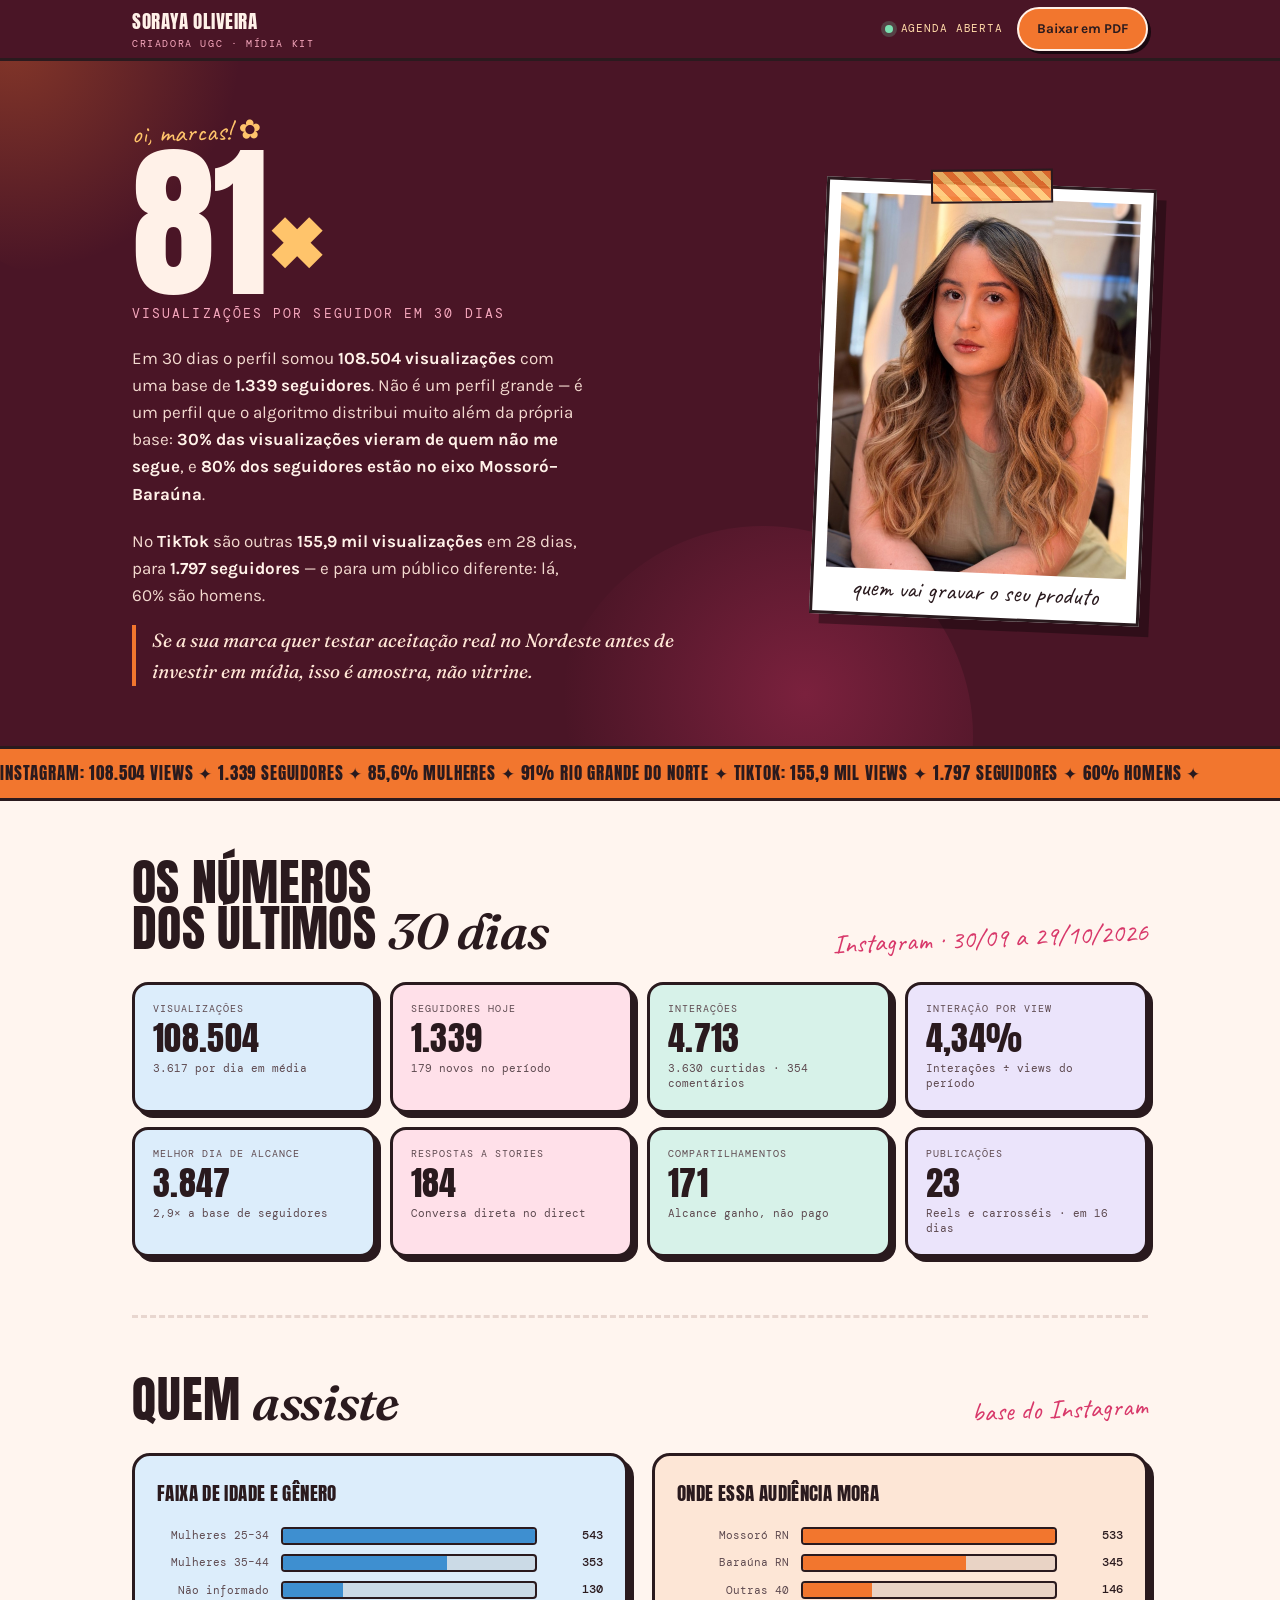
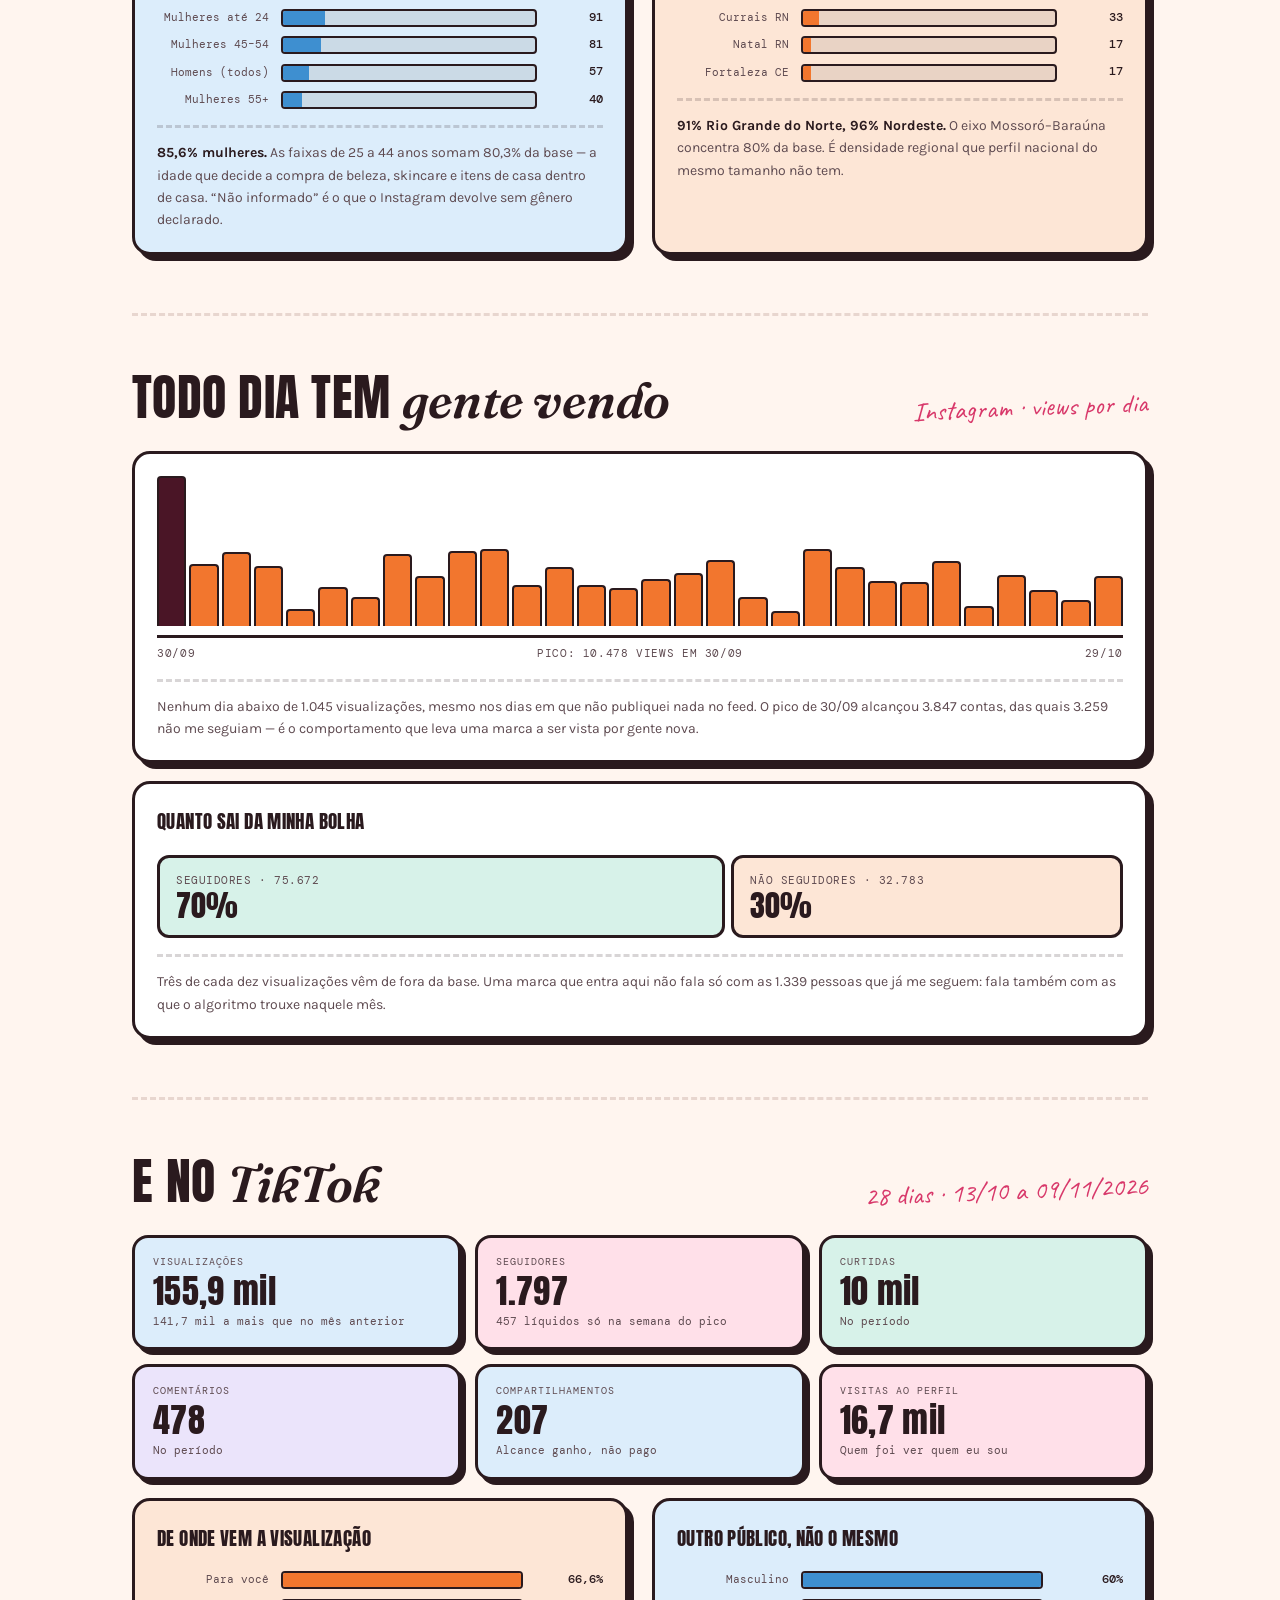
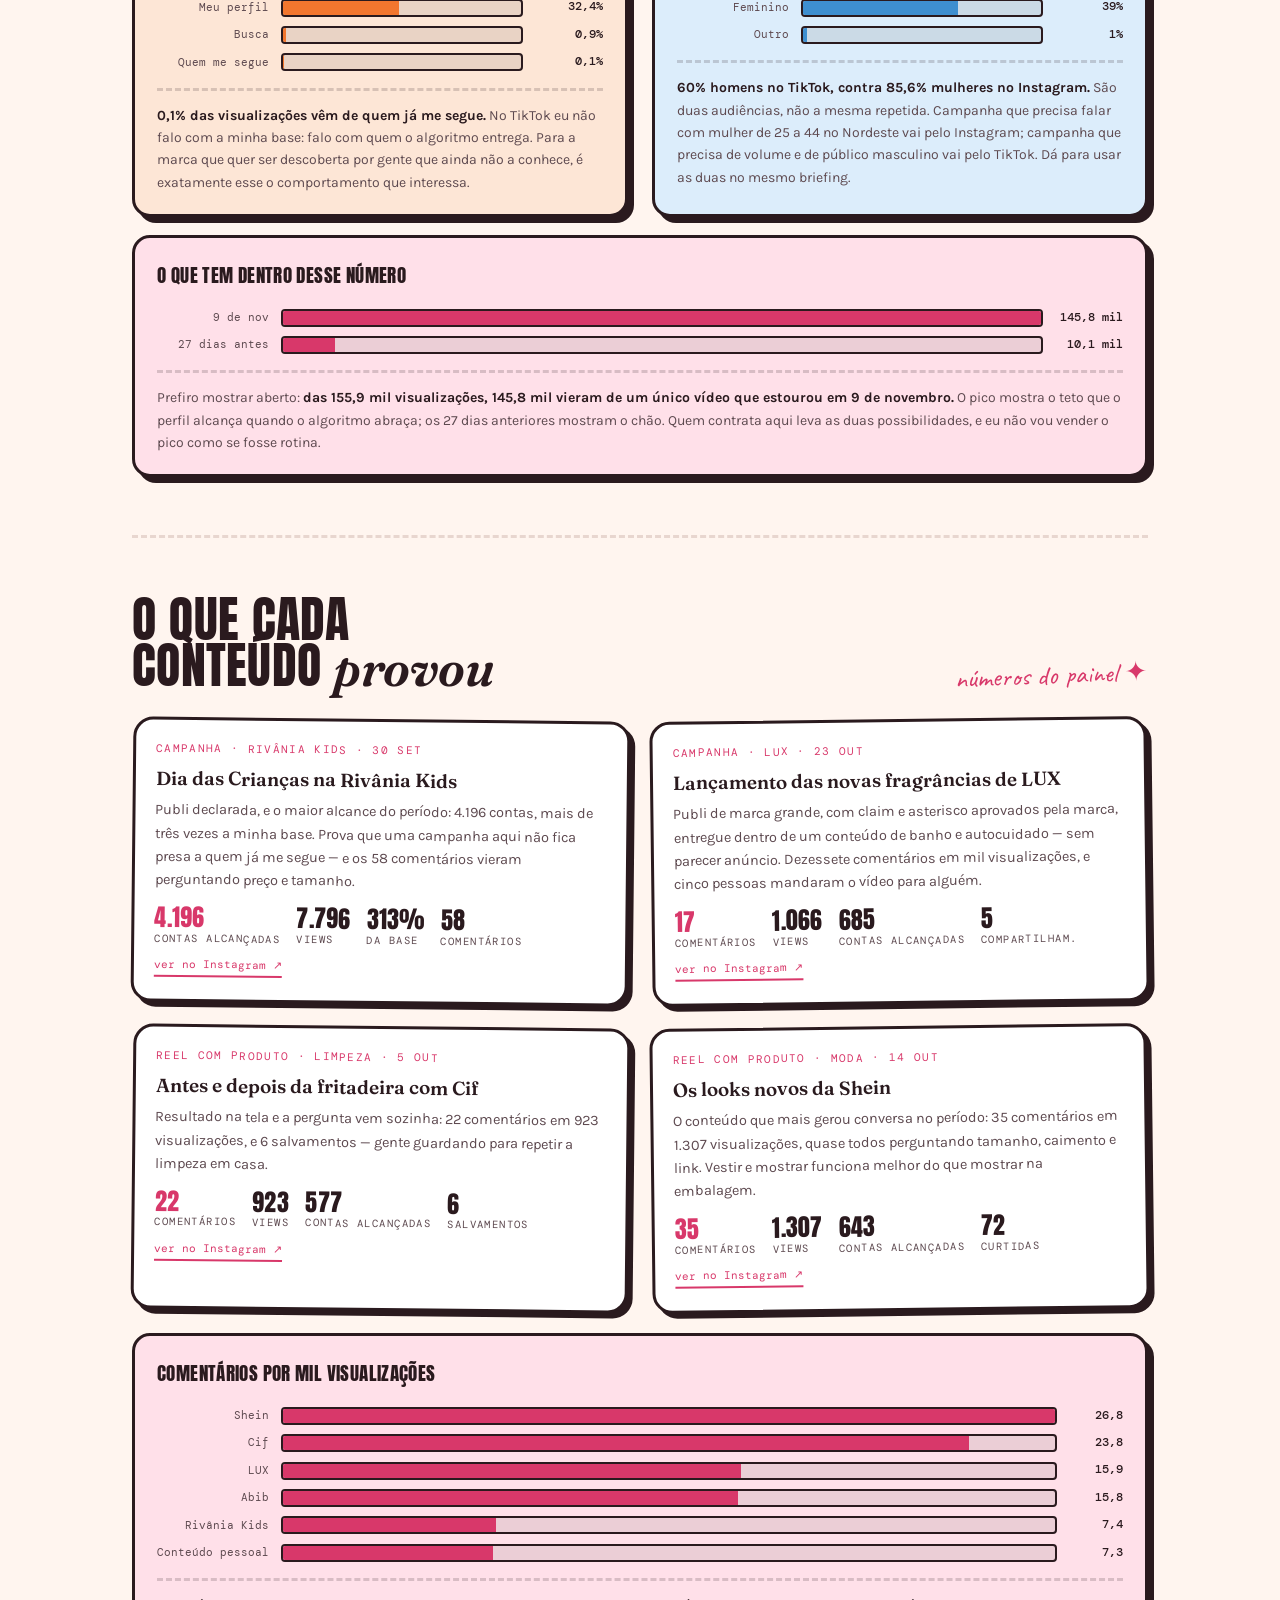
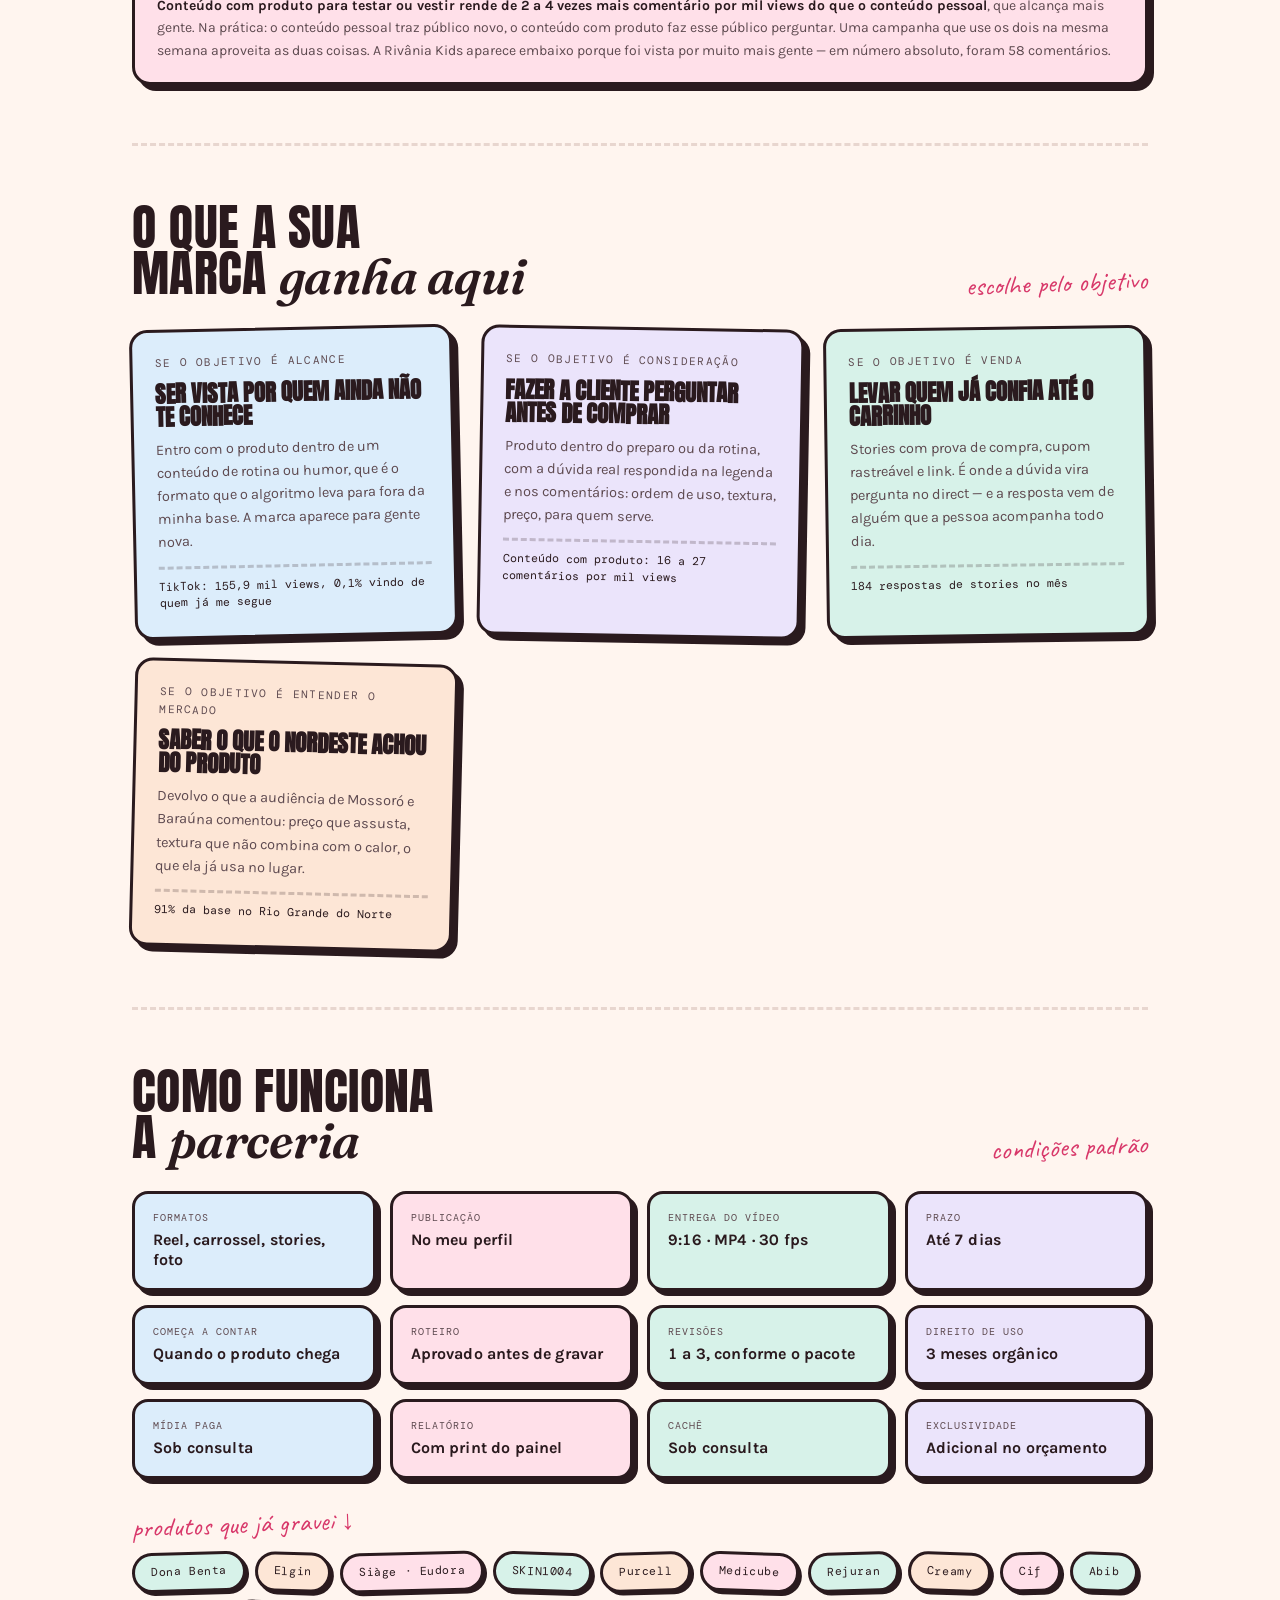
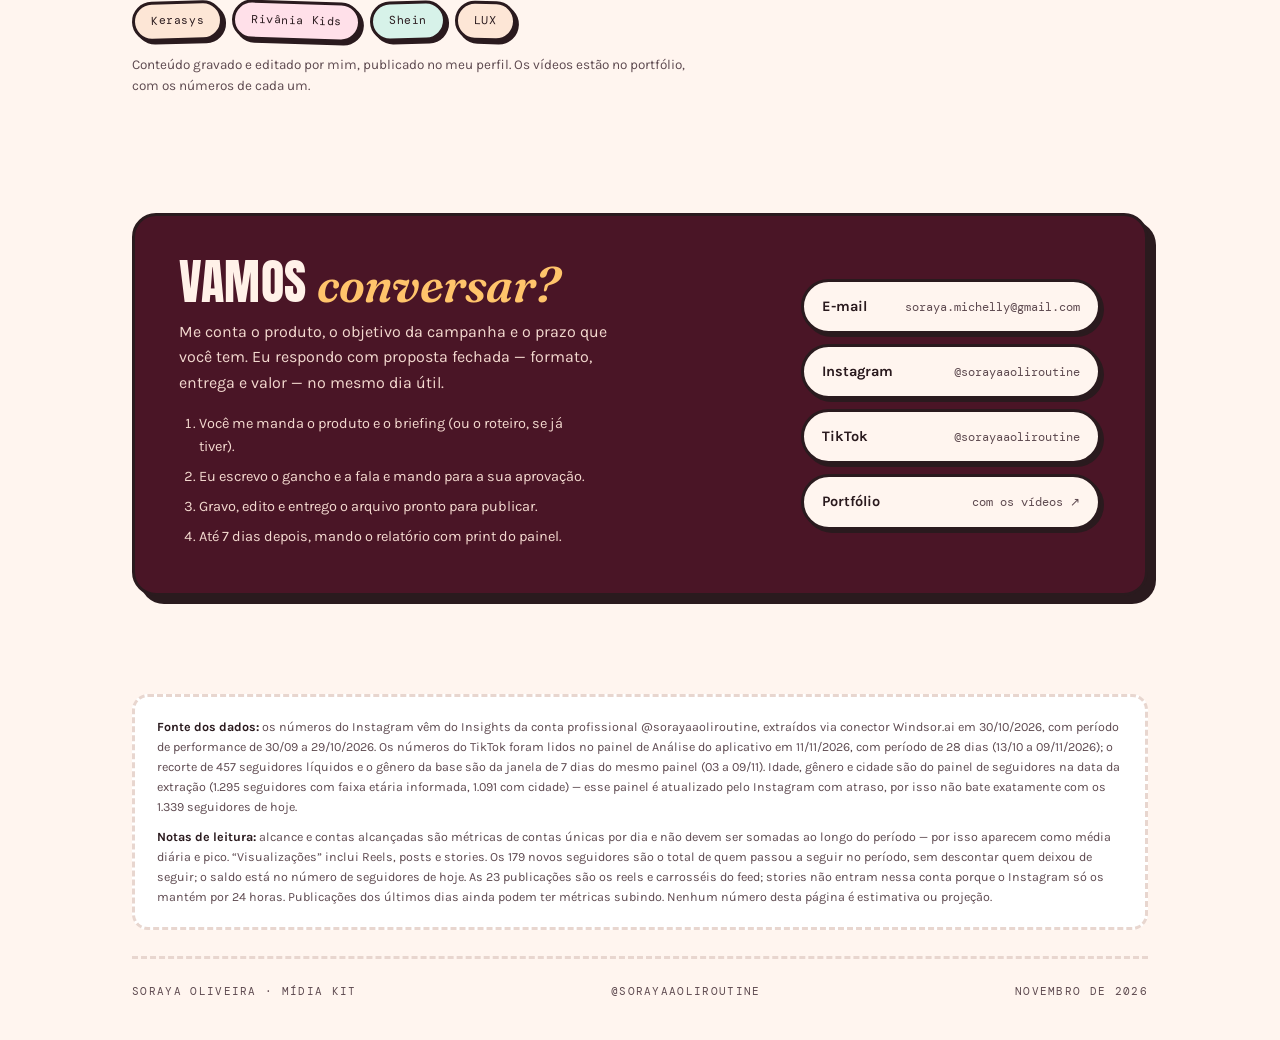
==== midia-kit/index.html @ 6ed76f70 "Poe o TikTok no contato do midia kit O portfolio ja listava @sorayaaoliroutine no TikTok; o midia ki" ====
<!doctype html>
<html lang="pt-BR">
<head>
<meta charset="utf-8">
<meta name="viewport" content="width=device-width,initial-scale=1,viewport-fit=cover">
<title>Mídia Kit · Soraya Oliveira</title>
<meta name="description" content="Mídia kit de Soraya Oliveira, criadora UGC: números do Instagram, público, o que a marca ganha por objetivo e condições de parceria.">
<link rel="preconnect" href="https://fonts.googleapis.com">
<link rel="preconnect" href="https://fonts.gstatic.com" crossorigin>
<link rel="stylesheet" href="https://fonts.googleapis.com/css2?family=Anton&family=Caveat:wght@600;700&family=DM+Mono:wght@400;500&family=Fraunces:ital,opsz,wght@0,9..144,600;1,9..144,500;1,9..144,600&family=Karla:wght@400;500;700&display=swap">
<style>
  /* mesmo mundo visual do portfolio: colagem de revista, sempre claro */
  :root {
    --ground: #FFF5EF;
    --paper: #FFFFFF;
    --ink: #2A1A1E;
    --ink-2: #5E4A50;
    --ink-3: #9A868C;
    --line: #E8D6CF;

    --wine: #4A1526;
    --berry: #D8386A;
    --berry-soft: #FFE0E9;
    --tangerine: #F2762E;
    --tangerine-soft: #FDE6D6;
    --lilac: #8A6FD1;
    --lilac-soft: #EBE4FB;
    --mint: #1F9C7E;
    --mint-soft: #D7F2E9;
    --sky: #3E8FD0;
    --sky-soft: #DCEDFB;

    --poster: "Anton", "Haettenschweiler", "Arial Narrow", sans-serif;
    --serif: "Fraunces", Georgia, serif;
    --body: "Karla", "Helvetica Neue", Arial, sans-serif;
    --hand: "Caveat", "Bradley Hand", cursive;
    --mono: "DM Mono", ui-monospace, Menlo, monospace;

    --maxw: 1120px;
    --pad: clamp(18px, 5vw, 52px);
  }

  * { box-sizing: border-box; }

  body {
    background: var(--ground);
    color: var(--ink);
    font-family: var(--body);
    font-size: 16px;
    line-height: 1.6;
    -webkit-font-smoothing: antialiased;
    overflow-x: hidden;
    margin: 0;
  }

  .wrap { max-width: var(--maxw); margin: 0 auto; padding-inline: var(--pad); }
  p { margin: 0; }
  a { color: inherit; }
  a:focus-visible, button:focus-visible { outline: 3px solid var(--berry); outline-offset: 3px; }
  img { max-width: 100%; }

  /* ---------- pecas ---------- */

  .poster {
    font-family: var(--poster);
    font-weight: 400;
    text-transform: uppercase;
    line-height: 0.92;
    letter-spacing: 0.005em;
    margin: 0;
    text-wrap: balance;
  }

  .said {
    font-family: var(--serif);
    font-style: italic;
    font-weight: 600;
    text-transform: none;
    letter-spacing: -0.01em;
  }

  .note {
    font-family: var(--hand);
    font-size: clamp(21px, 2.4vw, 27px);
    line-height: 1.15;
    color: var(--berry);
    transform: rotate(-2.2deg);
    display: inline-block;
  }

  .tag {
    font-family: var(--mono);
    font-size: 11px;
    letter-spacing: 0.12em;
    text-transform: uppercase;
  }

  .btn {
    display: inline-flex;
    align-items: center;
    gap: 9px;
    font-family: var(--body);
    font-weight: 700;
    font-size: 15px;
    padding: 14px 24px;
    border-radius: 999px;
    border: 2px solid var(--ink);
    background: var(--berry);
    color: #fff;
    text-decoration: none;
    box-shadow: 4px 4px 0 var(--ink);
    transition: transform .12s ease, box-shadow .12s ease;
  }

  .btn:hover { transform: translate(2px, 2px); box-shadow: 2px 2px 0 var(--ink); }
  .btn.sun { background: var(--tangerine); color: var(--ink); }

  /* ---------- topo ---------- */

  .topbar {
    position: sticky;
    top: env(safe-area-inset-top, 0px);
    z-index: 30;
    background: var(--wine);
    color: #FFF1E8;
    border-bottom: 3px solid var(--ink);
  }

  .topbar .wrap { display: flex; align-items: center; gap: 14px; min-height: 58px; flex-wrap: wrap; }

  .brand {
    font-family: var(--poster);
    text-transform: uppercase;
    font-size: 19px;
    letter-spacing: 0.03em;
    margin-right: auto;
  }

  .brand small {
    font-family: var(--mono);
    font-size: 10px;
    letter-spacing: 0.16em;
    color: #F7A8BE;
    display: block;
    text-transform: uppercase;
  }

  .open {
    display: inline-flex;
    align-items: center;
    gap: 8px;
    font-family: var(--mono);
    font-size: 11px;
    letter-spacing: 0.08em;
    text-transform: uppercase;
    color: #FFD9A8;
  }

  .blink { width: 8px; height: 8px; border-radius: 50%; background: #7BE0B0; box-shadow: 0 0 0 4px rgba(123,224,176,.22); }

  .topbar .btn { padding: 9px 18px; font-size: 13.5px; border-color: #FFF1E8; box-shadow: 3px 3px 0 #1A0810; }

  /* ---------- abertura ---------- */

  .hero {
    background: var(--wine);
    color: #FFF1E8;
    border-bottom: 3px solid var(--ink);
    position: relative;
    overflow: hidden;
  }

  .hero::before, .hero::after { content: ""; position: absolute; border-radius: 50%; pointer-events: none; }
  .hero::before { width: 340px; height: 340px; background: radial-gradient(circle at 30% 30%, rgba(242,118,46,.34), transparent 68%); top: -120px; left: -90px; }
  .hero::after { width: 420px; height: 420px; background: radial-gradient(circle at 60% 40%, rgba(216,56,106,.34), transparent 68%); bottom: -200px; right: 24%; }

  .hero .wrap {
    position: relative;
    z-index: 1;
    display: grid;
    grid-template-columns: 1.15fr .85fr;
    gap: clamp(26px, 4vw, 56px);
    align-items: center;
    padding-block: clamp(34px, 5vw, 56px) clamp(38px, 5vw, 60px);
  }

  .hero .wrap > * { min-width: 0; }

  .hero .note { color: #FFC46B; margin-bottom: 6px; }

  .numerao {
    font-family: var(--poster);
    font-size: clamp(88px, 17vw, 168px);
    line-height: .82;
    color: #FFF1E8;
    letter-spacing: -0.01em;
  }

  .numerao .x { color: #FFC46B; }

  .numerao-leg {
    font-family: var(--mono);
    font-size: clamp(11px, 1.4vw, 13px);
    letter-spacing: 0.16em;
    text-transform: uppercase;
    color: #F7A8BE;
    margin-top: 12px;
  }

  .hero .lede { font-size: clamp(15px, 1.6vw, 17px); color: #F3D9CF; max-width: 46ch; margin-top: 20px; }
  .hero .lede strong { color: #FFF1E8; }

  .hero .lede.destaque {
    margin-top: 16px;
    border-left: 4px solid var(--tangerine);
    padding-left: 16px;
    font-family: var(--serif);
    font-style: italic;
    font-size: clamp(16px, 1.8vw, 19px);
    color: #FFE6D6;
  }

  .polaroid {
    margin: 0;
    background: var(--paper);
    padding: 12px 12px 0;
    border: 3px solid var(--ink);
    box-shadow: 10px 10px 0 rgba(0,0,0,.35);
    transform: rotate(2.4deg);
    position: relative;
    max-width: 330px;
    justify-self: end;
  }

  .polaroid img { display: block; width: 100%; height: auto; aspect-ratio: 4 / 5; object-fit: cover; object-position: 50% 16%; background: var(--berry-soft); }
  .polaroid figcaption { font-family: var(--hand); font-size: 25px; color: var(--ink); text-align: center; padding: 6px 4px 10px; line-height: 1.1; }

  .polaroid::before {
    content: "";
    position: absolute;
    top: -17px; left: 50%;
    translate: -50% 0;
    width: 118px; height: 30px;
    background: repeating-linear-gradient(45deg, rgba(242,118,46,.85) 0 7px, rgba(255,196,107,.85) 7px 14px);
    border: 2px solid var(--ink);
    rotate: -3deg;
  }

  /* ---------- faixa ---------- */

  .marquee { background: var(--tangerine); border-bottom: 3px solid var(--ink); overflow: hidden; padding-block: 11px; }
  .marquee-track { display: flex; width: max-content; gap: 26px; animation: slide 30s linear infinite; }
  .marquee span { font-family: var(--poster); text-transform: uppercase; font-size: 17px; letter-spacing: 0.05em; color: var(--ink); white-space: nowrap; }
  @keyframes slide { from { transform: translateX(0); } to { transform: translateX(-50%); } }

  /* ---------- secoes ---------- */

  section { padding-block: clamp(34px, 5vw, 58px); }

  .head { display: flex; align-items: end; gap: 16px; flex-wrap: wrap; margin-bottom: 28px; }
  .head h2 { font-size: clamp(30px, 5vw, 50px); }
  .head .note { margin-left: auto; }

  .rule-dash { border: 0; border-top: 3px dashed var(--line); margin: 0; }

  /* etiquetas de numero */

  .labels { display: grid; grid-template-columns: repeat(4, 1fr); gap: 14px; margin: 0; }

  .label {
    background: var(--paper);
    border: 3px solid var(--ink);
    border-radius: 16px;
    padding: 16px 18px 18px;
    display: grid;
    gap: 4px;
    align-content: start;
    box-shadow: 5px 5px 0 var(--ink);
  }

  .label:nth-child(4n+1) { background: var(--sky-soft); }
  .label:nth-child(4n+2) { background: var(--berry-soft); }
  .label:nth-child(4n+3) { background: var(--mint-soft); }
  .label:nth-child(4n+4) { background: var(--lilac-soft); }

  .label dt { font-family: var(--mono); font-size: 10px; letter-spacing: 0.1em; text-transform: uppercase; color: var(--ink-2); }
  .label dd { margin: 0; font-family: var(--poster); font-size: 34px; line-height: 1; letter-spacing: 0.01em; font-variant-numeric: tabular-nums; }
  .label p { font-family: var(--mono); font-size: 10.5px; color: var(--ink-2); line-height: 1.45; margin-top: 2px; }

  .cond .label dd { font-family: var(--body); font-weight: 700; font-size: 16px; line-height: 1.25; }

  /* quadros de grafico */

  .duplo { display: grid; grid-template-columns: repeat(auto-fit, minmax(320px, 1fr)); gap: clamp(16px, 2.4vw, 24px); }

  .quadro {
    margin: 0;
    background: var(--paper);
    border: 3px solid var(--ink);
    border-radius: 18px;
    box-shadow: 6px 6px 0 var(--ink);
    padding: 22px 22px 20px;
  }

  .quadro.azul { background: var(--sky-soft); }
  .quadro.laranja { background: var(--tangerine-soft); }
  .quadro.rosa { background: var(--berry-soft); }

  .figtitle { font-family: var(--poster); text-transform: uppercase; font-size: 19px; letter-spacing: 0.02em; margin-bottom: 18px; }

  .quadro figcaption { font-size: 14px; color: var(--ink-2); margin-top: 16px; padding-top: 14px; border-top: 3px dashed rgba(42,26,30,.18); }
  .quadro figcaption strong { color: var(--ink); }

  .bars { display: grid; gap: 9px; }
  .bar-row { display: grid; grid-template-columns: 112px minmax(0, 1fr) 54px; gap: 12px; align-items: center; }
  .bar-row .cat { font-family: var(--mono); font-size: 11px; color: var(--ink-2); text-align: right; white-space: nowrap; overflow: hidden; text-overflow: ellipsis; }
  .bar-track { background: rgba(42,26,30,.09); height: 18px; border: 2px solid var(--ink); border-radius: 4px; overflow: hidden; }
  .bar-fill { height: 100%; background: var(--sky); }
  .bars.warm .bar-fill { background: var(--tangerine); }
  .bars.berry .bar-fill { background: var(--berry); }
  /* o bloco do TikTok tem valores longos ("145,8 mil") e so seis etiquetas */
  #tiktok .labels { grid-template-columns: repeat(3, 1fr); }
  #tiktok .bar-row { grid-template-columns: 112px minmax(0, 1fr) 68px; }

  .bar-row .val { font-family: var(--mono); font-size: 11.5px; color: var(--ink); text-align: right; font-variant-numeric: tabular-nums; font-weight: 500; }

  @media (max-width: 520px) {
    .bar-row { grid-template-columns: 84px minmax(0, 1fr) 46px; gap: 8px; }
    .bar-row .cat, .bar-row .val { font-size: 10px; }
  }

  /* colunas do dia a dia */

  .cols { display: flex; align-items: flex-end; gap: 3px; height: 150px; position: relative; }
  .col { flex: 1 1 0; min-width: 0; background: var(--tangerine); border: 2px solid var(--ink); border-bottom: 0; border-radius: 4px 4px 0 0; }
  .col.peak { background: var(--wine); }
  .colaxis { display: flex; justify-content: space-between; font-family: var(--mono); font-size: 10.5px; color: var(--ink-2); margin-top: 9px; border-top: 3px solid var(--ink); padding-top: 8px; text-transform: uppercase; letter-spacing: .06em; }
  .tip { position: absolute; pointer-events: none; background: var(--ink); color: var(--ground); font-family: var(--mono); font-size: 11px; padding: 5px 9px; border-radius: 5px; white-space: nowrap; transform: translate(-50%,-118%); opacity: 0; transition: opacity .1s; z-index: 5; }
  .tip.on { opacity: 1; }

  /* seguidor x nao seguidor */

  .split { display: flex; gap: 6px; }
  .split > div { border: 3px solid var(--ink); border-radius: 12px; padding: 14px 16px; display: grid; gap: 2px; align-content: center; min-width: 0; }
  .split .seg { background: var(--mint-soft); flex: 60 1 0; }
  .split .nao { background: var(--tangerine-soft); flex: 40 1 0; }
  .split span { font-family: var(--mono); font-size: 11px; letter-spacing: .05em; text-transform: uppercase; color: var(--ink-2); overflow: hidden; text-overflow: ellipsis; white-space: nowrap; }
  .split b { font-family: var(--poster); font-size: 30px; line-height: 1; font-weight: 400; }

  /* provas */

  .provas { display: grid; grid-template-columns: repeat(2, 1fr); gap: clamp(16px, 2.4vw, 22px); }

  .prova {
    border: 3px solid var(--ink);
    border-radius: 20px;
    background: var(--paper);
    padding: 20px 20px 22px;
    box-shadow: 5px 5px 0 var(--ink);
    display: grid;
    gap: 9px;
    align-content: start;
  }

  .prova:nth-child(even) { rotate: -.7deg; }
  .prova:nth-child(odd) { rotate: .6deg; }
  .prova .tag { color: var(--berry); }
  .prova h3 { font-family: var(--serif); font-weight: 600; font-size: 19px; margin: 0; line-height: 1.2; }
  .prova > p { font-size: 14.5px; color: var(--ink-2); }

  .nums { display: flex; gap: 16px; flex-wrap: wrap; margin-top: 4px; }
  .nums div { font-family: var(--mono); font-size: 10.5px; color: var(--ink-2); letter-spacing: .04em; text-transform: uppercase; }
  .nums b { display: block; font-family: var(--poster); font-size: 24px; font-weight: 400; color: var(--ink); line-height: 1.1; letter-spacing: .01em; font-variant-numeric: tabular-nums; }
  .nums .star b { color: var(--berry); }

  .clip-link { font-family: var(--mono); font-size: 11px; color: var(--berry); text-decoration: none; border-bottom: 2px solid var(--berry); justify-self: start; padding-bottom: 1px; }
  .clip-link:hover { color: var(--ink); border-color: var(--ink); }

  /* ganhos */

  .ganhos { display: grid; grid-template-columns: repeat(auto-fit, minmax(270px, 1fr)); gap: clamp(16px, 2.4vw, 24px); }

  .ganho {
    border: 3px solid var(--ink);
    border-radius: 18px;
    padding: 22px 22px 24px;
    box-shadow: 6px 6px 0 var(--ink);
    display: grid;
    gap: 10px;
    align-content: start;
  }

  .ganho:nth-child(1) { background: var(--sky-soft); rotate: -1.2deg; }
  .ganho:nth-child(2) { background: var(--lilac-soft); rotate: 1deg; }
  .ganho:nth-child(3) { background: var(--mint-soft); rotate: -.8deg; }
  .ganho:nth-child(4) { background: var(--tangerine-soft); rotate: 1.4deg; }

  .ganho .tag { color: var(--ink-2); }
  .ganho h3 { font-family: var(--poster); text-transform: uppercase; font-size: 23px; line-height: 1; margin: 0; }
  .ganho p { font-size: 14.5px; color: var(--ink-2); }

  .ganho .prova-num {
    font-family: var(--mono);
    font-size: 11.5px;
    color: var(--ink);
    border-top: 3px dashed rgba(42,26,30,.22);
    padding-top: 10px;
    margin-top: 2px;
    line-height: 1.45;
  }

  /* marcas */

  .marcas-bloco { margin-top: clamp(22px, 3vw, 30px); display: grid; gap: 12px; justify-items: start; }
  .chips { display: flex; flex-wrap: wrap; gap: 9px; }

  .chip {
    font-family: var(--mono);
    font-size: 11.5px;
    letter-spacing: 0.05em;
    border: 3px solid var(--ink);
    border-radius: 999px;
    padding: 8px 16px;
    background: var(--paper);
    box-shadow: 3px 3px 0 var(--ink);
    rotate: -1.5deg;
  }

  .chip:nth-child(even) { rotate: 1.8deg; }
  .chip:nth-child(3n) { background: var(--berry-soft); }
  .chip:nth-child(3n+1) { background: var(--mint-soft); }
  .chip:nth-child(3n+2) { background: var(--tangerine-soft); }

  .rodape-chips { font-size: 13.5px; color: var(--ink-2); max-width: 70ch; }

  /* contato */

  .contact {
    background: var(--wine);
    color: #FFF1E8;
    border: 3px solid var(--ink);
    border-radius: 24px;
    padding: clamp(26px, 4vw, 44px);
    display: grid;
    grid-template-columns: 1fr auto;
    gap: clamp(22px, 3vw, 40px);
    align-items: center;
    box-shadow: 8px 8px 0 var(--ink);
  }

  .contact h2 { font-size: clamp(30px, 4.6vw, 48px); color: #FFF1E8; }
  .contact .said { color: #FFC46B; }
  .contact > div > p { color: #F3D9CF; margin-top: 12px; max-width: 46ch; }

  .passos { margin: 16px 0 0; padding-left: 20px; color: #F3D9CF; font-size: 14.5px; display: grid; gap: 7px; max-width: 46ch; }
  .passos::marker { color: #FFC46B; }

  .channels { display: grid; gap: 10px; min-width: 300px; }

  .channel {
    display: flex;
    align-items: baseline;
    justify-content: space-between;
    gap: 14px;
    flex-wrap: wrap;
    padding: 13px 18px;
    border: 3px solid var(--ink);
    border-radius: 999px;
    background: var(--ground);
    color: var(--ink);
    text-decoration: none;
    font-weight: 700;
    font-size: 14.5px;
    box-shadow: 3px 3px 0 var(--ink);
    transition: transform .12s ease, box-shadow .12s ease, background .12s ease;
  }

  .channel:hover { transform: translate(2px,2px); box-shadow: 1px 1px 0 var(--ink); background: var(--tangerine); }
  .channel .val { font-family: var(--mono); font-size: 12px; font-weight: 400; color: var(--ink-2); overflow-wrap: anywhere; }

  /* fonte dos dados */

  .fonte { margin-top: clamp(26px, 4vw, 40px); border: 3px dashed var(--line); border-radius: 16px; padding: 20px 22px; background: var(--paper); display: grid; gap: 10px; }
  .fonte p { font-size: 12.5px; color: var(--ink-2); line-height: 1.6; }
  .fonte strong { color: var(--ink); }

  footer { border-top: 3px dashed var(--line); margin-top: 26px; padding-block: 24px 40px; display: flex; justify-content: space-between; gap: 14px; flex-wrap: wrap; color: var(--ink-2); }

  @media (max-width: 880px) {
    .provas { grid-template-columns: 1fr; }
    .hero .wrap { grid-template-columns: 1fr; }
    .polaroid { max-width: 320px; margin-inline: auto; justify-self: center; }
    .labels { grid-template-columns: repeat(2, 1fr); }
    .contact { grid-template-columns: 1fr; }
    .channels { min-width: 0; }
  }

  @media (max-width: 520px) {
    .labels { grid-template-columns: 1fr; }
  }

  @media (prefers-reduced-motion: reduce) {
    *, *::before, *::after { transition: none !important; animation: none !important; }
  }

</style>
</head>
<body>
<header class="topbar">
  <div class="wrap">
    <div class="brand">
      Soraya Oliveira
      <small>Criadora UGC · mídia kit</small>
    </div>
    <span class="open"><i class="blink"></i> Agenda aberta</span>
    <a class="btn sun dl" href="midia-kit-soraya-oliveira.pdf" download>Baixar em PDF</a>
  </div>
</header>

<!-- ================= ABERTURA ================= -->
<div class="hero">
  <div class="wrap">
    <div>
      <span class="note">oi, marcas! ✿</span>

      <p class="numerao">81<span class="x">×</span></p>
      <p class="numerao-leg">visualizações por seguidor em 30 dias</p>

      <p class="lede">
        Em 30 dias o perfil somou <strong>108.504 visualizações</strong> com uma base de
        <strong>1.339 seguidores</strong>. Não é um perfil grande — é um perfil que o algoritmo
        distribui muito além da própria base: <strong>30% das visualizações vieram de quem não me
        segue</strong>, e <strong>80% dos seguidores estão no eixo Mossoró–Baraúna</strong>.
      </p>

      <p class="lede">
        No <strong>TikTok</strong> são outras <strong>155,9 mil visualizações</strong> em 28 dias,
        para <strong>1.797 seguidores</strong> — e para um público diferente: lá, 60% são homens.
      </p>

      <p class="lede destaque">
        Se a sua marca quer testar aceitação real no Nordeste antes de investir em mídia,
        isso é amostra, não vitrine.
      </p>
    </div>

    <figure class="polaroid">
      <img src="soraya.jpg" alt="Soraya Oliveira, criadora de conteúdo UGC" width="1000" height="1250">
      <figcaption>quem vai gravar o seu produto</figcaption>
    </figure>
  </div>
</div>

<!-- ================= FAIXA ================= -->
<div class="marquee" aria-hidden="true">
  <div class="marquee-track">
    <span>Instagram: 108.504 views ✦ 1.339 seguidores ✦ 85,6% mulheres ✦ 91% Rio Grande do Norte ✦ TikTok: 155,9 mil views ✦ 1.797 seguidores ✦ 60% homens ✦&nbsp;</span>
  </div>
</div>

<main class="wrap">

  <!-- ================= NUMEROS ================= -->
  <section id="numeros">
    <div class="head">
      <h2 class="poster">Os números<br>dos últimos <span class="said">30 dias</span></h2>
      <span class="note">Instagram · 30/09 a 29/10/2026</span>
    </div>

    <dl class="labels">
      <div class="label"><dt>Visualizações</dt><dd>108.504</dd><p>3.617 por dia em média</p></div>
      <div class="label"><dt>Seguidores hoje</dt><dd>1.339</dd><p>179 novos no período</p></div>
      <div class="label"><dt>Interações</dt><dd>4.713</dd><p>3.630 curtidas · 354 comentários</p></div>
      <div class="label"><dt>Interação por view</dt><dd>4,34%</dd><p>Interações ÷ views do período</p></div>
      <div class="label"><dt>Melhor dia de alcance</dt><dd>3.847</dd><p>2,9× a base de seguidores</p></div>
      <div class="label"><dt>Respostas a stories</dt><dd>184</dd><p>Conversa direta no direct</p></div>
      <div class="label"><dt>Compartilhamentos</dt><dd>171</dd><p>Alcance ganho, não pago</p></div>
      <div class="label"><dt>Publicações</dt><dd>23</dd><p>Reels e carrosséis · em 16 dias</p></div>
    </dl>
  </section>

  <hr class="rule-dash">

  <!-- ================= PUBLICO ================= -->
  <section id="publico">
    <div class="head">
      <h2 class="poster">Quem <span class="said">assiste</span></h2>
      <span class="note">base do Instagram</span>
    </div>

    <div class="duplo">
      <figure class="quadro azul">
        <p class="figtitle">Faixa de idade e gênero</p>
        <div class="bars">
          <div class="bar-row"><span class="cat">Mulheres 25–34</span><div class="bar-track"><div class="bar-fill" style="width:100%"></div></div><span class="val">543</span></div>
          <div class="bar-row"><span class="cat">Mulheres 35–44</span><div class="bar-track"><div class="bar-fill" style="width:65%"></div></div><span class="val">353</span></div>
          <div class="bar-row"><span class="cat">Não informado</span><div class="bar-track"><div class="bar-fill" style="width:23.9%"></div></div><span class="val">130</span></div>
          <div class="bar-row"><span class="cat">Mulheres até 24</span><div class="bar-track"><div class="bar-fill" style="width:16.8%"></div></div><span class="val">91</span></div>
          <div class="bar-row"><span class="cat">Mulheres 45–54</span><div class="bar-track"><div class="bar-fill" style="width:14.9%"></div></div><span class="val">81</span></div>
          <div class="bar-row"><span class="cat">Homens (todos)</span><div class="bar-track"><div class="bar-fill" style="width:10.5%"></div></div><span class="val">57</span></div>
          <div class="bar-row"><span class="cat">Mulheres 55+</span><div class="bar-track"><div class="bar-fill" style="width:7.4%"></div></div><span class="val">40</span></div>
        </div>
        <figcaption><strong>85,6% mulheres.</strong> As faixas de 25 a 44 anos somam 80,3% da base — a idade que decide a compra de beleza, skincare e itens de casa dentro de casa. “Não informado” é o que o Instagram devolve sem gênero declarado.</figcaption>
      </figure>

      <figure class="quadro laranja">
        <p class="figtitle">Onde essa audiência mora</p>
        <div class="bars warm">
          <div class="bar-row"><span class="cat">Mossoró RN</span><div class="bar-track"><div class="bar-fill" style="width:100%"></div></div><span class="val">533</span></div>
          <div class="bar-row"><span class="cat">Baraúna RN</span><div class="bar-track"><div class="bar-fill" style="width:64.7%"></div></div><span class="val">345</span></div>
          <div class="bar-row"><span class="cat">Outras 40</span><div class="bar-track"><div class="bar-fill" style="width:27.4%"></div></div><span class="val">146</span></div>
          <div class="bar-row"><span class="cat">Currais RN</span><div class="bar-track"><div class="bar-fill" style="width:6.2%"></div></div><span class="val">33</span></div>
          <div class="bar-row"><span class="cat">Natal RN</span><div class="bar-track"><div class="bar-fill" style="width:3.2%"></div></div><span class="val">17</span></div>
          <div class="bar-row"><span class="cat">Fortaleza CE</span><div class="bar-track"><div class="bar-fill" style="width:3.2%"></div></div><span class="val">17</span></div>
        </div>
        <figcaption><strong>91% Rio Grande do Norte, 96% Nordeste.</strong> O eixo Mossoró–Baraúna concentra 80% da base. É densidade regional que perfil nacional do mesmo tamanho não tem.</figcaption>
      </figure>
    </div>
  </section>

  <hr class="rule-dash">

  <!-- ================= DIA A DIA ================= -->
  <section id="diario">
    <div class="head">
      <h2 class="poster">Todo dia tem <span class="said">gente vendo</span></h2>
      <span class="note">Instagram · views por dia</span>
    </div>

    <figure class="quadro">
      <div class="cols" id="cols"><div class="tip" id="tip"></div></div>
      <div class="colaxis"><span>30/09</span><span>pico: 10.478 views em 30/09</span><span>29/10</span></div>
      <figcaption>Nenhum dia abaixo de 1.045 visualizações, mesmo nos dias em que não publiquei nada no feed. O pico de 30/09 alcançou 3.847 contas, das quais 3.259 não me seguiam — é o comportamento que leva uma marca a ser vista por gente nova.</figcaption>
    </figure>

    <figure class="quadro" style="margin-top:18px">
      <p class="figtitle">Quanto sai da minha bolha</p>
      <div class="split">
        <div class="seg"><span>seguidores · 75.672</span><b>70%</b></div>
        <div class="nao"><span>não seguidores · 32.783</span><b>30%</b></div>
      </div>
      <figcaption>Três de cada dez visualizações vêm de fora da base. Uma marca que entra aqui não fala só com as 1.339 pessoas que já me seguem: fala também com as que o algoritmo trouxe naquele mês.</figcaption>
    </figure>
  </section>

  <hr class="rule-dash">

  <!-- ================= TIKTOK ================= -->
  <section id="tiktok">
    <div class="head">
      <h2 class="poster">E no <span class="said">TikTok</span></h2>
      <span class="note">28 dias · 13/10 a 09/11/2026</span>
    </div>

    <dl class="labels">
      <div class="label"><dt>Visualizações</dt><dd>155,9 mil</dd><p>141,7 mil a mais que no mês anterior</p></div>
      <div class="label"><dt>Seguidores</dt><dd>1.797</dd><p>457 líquidos só na semana do pico</p></div>
      <div class="label"><dt>Curtidas</dt><dd>10 mil</dd><p>No período</p></div>
      <div class="label"><dt>Comentários</dt><dd>478</dd><p>No período</p></div>
      <div class="label"><dt>Compartilhamentos</dt><dd>207</dd><p>Alcance ganho, não pago</p></div>
      <div class="label"><dt>Visitas ao perfil</dt><dd>16,7 mil</dd><p>Quem foi ver quem eu sou</p></div>
    </dl>

    <div class="duplo" style="margin-top:18px">
      <figure class="quadro laranja">
        <p class="figtitle">De onde vem a visualização</p>
        <div class="bars warm">
          <div class="bar-row"><span class="cat">Para você</span><div class="bar-track"><div class="bar-fill" style="width:100%"></div></div><span class="val">66,6%</span></div>
          <div class="bar-row"><span class="cat">Meu perfil</span><div class="bar-track"><div class="bar-fill" style="width:48.6%"></div></div><span class="val">32,4%</span></div>
          <div class="bar-row"><span class="cat">Busca</span><div class="bar-track"><div class="bar-fill" style="width:1.4%"></div></div><span class="val">0,9%</span></div>
          <div class="bar-row"><span class="cat">Quem me segue</span><div class="bar-track"><div class="bar-fill" style="width:0.2%"></div></div><span class="val">0,1%</span></div>
        </div>
        <figcaption><strong>0,1% das visualizações vêm de quem já me segue.</strong> No TikTok eu não falo com a minha base: falo com quem o algoritmo entrega. Para a marca que quer ser descoberta por gente que ainda não a conhece, é exatamente esse o comportamento que interessa.</figcaption>
      </figure>

      <figure class="quadro azul">
        <p class="figtitle">Outro público, não o mesmo</p>
        <div class="bars">
          <div class="bar-row"><span class="cat">Masculino</span><div class="bar-track"><div class="bar-fill" style="width:100%"></div></div><span class="val">60%</span></div>
          <div class="bar-row"><span class="cat">Feminino</span><div class="bar-track"><div class="bar-fill" style="width:65%"></div></div><span class="val">39%</span></div>
          <div class="bar-row"><span class="cat">Outro</span><div class="bar-track"><div class="bar-fill" style="width:1.7%"></div></div><span class="val">1%</span></div>
        </div>
        <figcaption><strong>60% homens no TikTok, contra 85,6% mulheres no Instagram.</strong> São duas audiências, não a mesma repetida. Campanha que precisa falar com mulher de 25 a 44 no Nordeste vai pelo Instagram; campanha que precisa de volume e de público masculino vai pelo TikTok. Dá para usar as duas no mesmo briefing.</figcaption>
      </figure>
    </div>

    <figure class="quadro rosa" style="margin-top:18px">
      <p class="figtitle">O que tem dentro desse número</p>
      <div class="bars berry">
        <div class="bar-row"><span class="cat">9 de nov</span><div class="bar-track"><div class="bar-fill" style="width:100%"></div></div><span class="val">145,8 mil</span></div>
        <div class="bar-row"><span class="cat">27 dias antes</span><div class="bar-track"><div class="bar-fill" style="width:6.9%"></div></div><span class="val">10,1 mil</span></div>
      </div>
      <figcaption>Prefiro mostrar aberto: <strong>das 155,9 mil visualizações, 145,8 mil vieram de um único vídeo que estourou em 9 de novembro.</strong> O pico mostra o teto que o perfil alcança quando o algoritmo abraça; os 27 dias anteriores mostram o chão. Quem contrata aqui leva as duas possibilidades, e eu não vou vender o pico como se fosse rotina.</figcaption>
    </figure>
  </section>

  <hr class="rule-dash">

  <!-- ================= PROVAS ================= -->
  <section id="provas">
    <div class="head">
      <h2 class="poster">O que cada<br>conteúdo <span class="said">provou</span></h2>
      <span class="note">números do painel ✦</span>
    </div>

    <div class="provas">
      <article class="prova">
        <span class="tag">Campanha · Rivânia Kids · 30 set</span>
        <h3>Dia das Crianças na Rivânia Kids</h3>
        <p>Publi declarada, e o maior alcance do período: 4.196 contas, mais de três vezes a minha base. Prova que uma campanha aqui não fica presa a quem já me segue — e os 58 comentários vieram perguntando preço e tamanho.</p>
        <div class="nums">
          <div class="star"><b>4.196</b>contas alcançadas</div>
          <div><b>7.796</b>views</div>
          <div><b>313%</b>da base</div>
          <div><b>58</b>comentários</div>
        </div>
        <a class="clip-link" href="https://www.instagram.com/reel/Dd66SUpp7Xo/" target="_blank" rel="noopener">ver no Instagram ↗</a>
      </article>

      <article class="prova">
        <span class="tag">Campanha · LUX · 23 out</span>
        <h3>Lançamento das novas fragrâncias de LUX</h3>
        <p>Publi de marca grande, com claim e asterisco aprovados pela marca, entregue dentro de um conteúdo de banho e autocuidado — sem parecer anúncio. Dezessete comentários em mil visualizações, e cinco pessoas mandaram o vídeo para alguém.</p>
        <div class="nums">
          <div class="star"><b>17</b>comentários</div>
          <div><b>1.066</b>views</div>
          <div><b>685</b>contas alcançadas</div>
          <div><b>5</b>compartilham.</div>
        </div>
        <a class="clip-link" href="https://www.instagram.com/reel/De2HKQMpwyJ/" target="_blank" rel="noopener">ver no Instagram ↗</a>
      </article>

      <article class="prova">
        <span class="tag">Reel com produto · limpeza · 5 out</span>
        <h3>Antes e depois da fritadeira com Cif</h3>
        <p>Resultado na tela e a pergunta vem sozinha: 22 comentários em 923 visualizações, e 6 salvamentos — gente guardando para repetir a limpeza em casa.</p>
        <div class="nums">
          <div class="star"><b>22</b>comentários</div>
          <div><b>923</b>views</div>
          <div><b>577</b>contas alcançadas</div>
          <div><b>6</b>salvamentos</div>
        </div>
        <a class="clip-link" href="https://www.instagram.com/reel/DeICrFkpcfK/" target="_blank" rel="noopener">ver no Instagram ↗</a>
      </article>

      <article class="prova">
        <span class="tag">Reel com produto · moda · 14 out</span>
        <h3>Os looks novos da Shein</h3>
        <p>O conteúdo que mais gerou conversa no período: 35 comentários em 1.307 visualizações, quase todos perguntando tamanho, caimento e link. Vestir e mostrar funciona melhor do que mostrar na embalagem.</p>
        <div class="nums">
          <div class="star"><b>35</b>comentários</div>
          <div><b>1.307</b>views</div>
          <div><b>643</b>contas alcançadas</div>
          <div><b>72</b>curtidas</div>
        </div>
        <a class="clip-link" href="https://www.instagram.com/reel/DeeiBCtOu9y/" target="_blank" rel="noopener">ver no Instagram ↗</a>
      </article>

    </div>

    <figure class="quadro rosa" style="margin-top:22px">
      <p class="figtitle">Comentários por mil visualizações</p>
      <div class="bars berry">
        <div class="bar-row"><span class="cat">Shein</span><div class="bar-track"><div class="bar-fill" style="width:100%"></div></div><span class="val">26,8</span></div>
        <div class="bar-row"><span class="cat">Cif</span><div class="bar-track"><div class="bar-fill" style="width:88.8%"></div></div><span class="val">23,8</span></div>
        <div class="bar-row"><span class="cat">LUX</span><div class="bar-track"><div class="bar-fill" style="width:59.3%"></div></div><span class="val">15,9</span></div>
        <div class="bar-row"><span class="cat">Abib</span><div class="bar-track"><div class="bar-fill" style="width:59%"></div></div><span class="val">15,8</span></div>
        <div class="bar-row"><span class="cat">Rivânia Kids</span><div class="bar-track"><div class="bar-fill" style="width:27.6%"></div></div><span class="val">7,4</span></div>
        <div class="bar-row"><span class="cat">Conteúdo pessoal</span><div class="bar-track"><div class="bar-fill" style="width:27.2%"></div></div><span class="val">7,3</span></div>
      </div>
      <figcaption><strong>Conteúdo com produto para testar ou vestir rende de 2 a 4 vezes mais comentário por mil views do que o conteúdo pessoal</strong>, que alcança mais gente. Na prática: o conteúdo pessoal traz público novo, o conteúdo com produto faz esse público perguntar. Uma campanha que use os dois na mesma semana aproveita as duas coisas. A Rivânia Kids aparece embaixo porque foi vista por muito mais gente — em número absoluto, foram 58 comentários.</figcaption>
    </figure>
  </section>

  <hr class="rule-dash">

  <!-- ================= GANHOS ================= -->
  <section id="ganhos">
    <div class="head">
      <h2 class="poster">O que a sua<br>marca <span class="said">ganha aqui</span></h2>
      <span class="note">escolhe pelo objetivo</span>
    </div>

    <div class="ganhos">
      <article class="ganho">
        <span class="tag">Se o objetivo é alcance</span>
        <h3>Ser vista por quem ainda não te conhece</h3>
        <p>Entro com o produto dentro de um conteúdo de rotina ou humor, que é o formato que o algoritmo leva para fora da minha base. A marca aparece para gente nova.</p>
        <p class="prova-num">TikTok: 155,9 mil views, 0,1% vindo de quem já me segue</p>
      </article>
      <article class="ganho">
        <span class="tag">Se o objetivo é consideração</span>
        <h3>Fazer a cliente perguntar antes de comprar</h3>
        <p>Produto dentro do preparo ou da rotina, com a dúvida real respondida na legenda e nos comentários: ordem de uso, textura, preço, para quem serve.</p>
        <p class="prova-num">Conteúdo com produto: 16 a 27 comentários por mil views</p>
      </article>
      <article class="ganho">
        <span class="tag">Se o objetivo é venda</span>
        <h3>Levar quem já confia até o carrinho</h3>
        <p>Stories com prova de compra, cupom rastreável e link. É onde a dúvida vira pergunta no direct — e a resposta vem de alguém que a pessoa acompanha todo dia.</p>
        <p class="prova-num">184 respostas de stories no mês</p>
      </article>
      <article class="ganho">
        <span class="tag">Se o objetivo é entender o mercado</span>
        <h3>Saber o que o Nordeste achou do produto</h3>
        <p>Devolvo o que a audiência de Mossoró e Baraúna comentou: preço que assusta, textura que não combina com o calor, o que ela já usa no lugar.</p>
        <p class="prova-num">91% da base no Rio Grande do Norte</p>
      </article>
    </div>
  </section>

  <hr class="rule-dash">

  <!-- ================= PARCERIA ================= -->
  <section id="parceria">
    <div class="head">
      <h2 class="poster">Como funciona<br>a <span class="said">parceria</span></h2>
      <span class="note">condições padrão</span>
    </div>

    <dl class="labels cond">
      <div class="label"><dt>Formatos</dt><dd>Reel, carrossel, stories, foto</dd></div>
      <div class="label"><dt>Publicação</dt><dd>No meu perfil</dd></div>
      <div class="label"><dt>Entrega do vídeo</dt><dd>9:16 · MP4 · 30 fps</dd></div>
      <div class="label"><dt>Prazo</dt><dd>Até 7 dias</dd></div>
      <div class="label"><dt>Começa a contar</dt><dd>Quando o produto chega</dd></div>
      <div class="label"><dt>Roteiro</dt><dd>Aprovado antes de gravar</dd></div>
      <div class="label"><dt>Revisões</dt><dd>1 a 3, conforme o pacote</dd></div>
      <div class="label"><dt>Direito de uso</dt><dd>3 meses orgânico</dd></div>
      <div class="label"><dt>Mídia paga</dt><dd>Sob consulta</dd></div>
      <div class="label"><dt>Relatório</dt><dd>Com print do painel</dd></div>
      <div class="label"><dt>Cachê</dt><dd>Sob consulta</dd></div>
      <div class="label"><dt>Exclusividade</dt><dd>Adicional no orçamento</dd></div>
    </dl>

    <div class="marcas-bloco">
      <span class="note">produtos que já gravei ↓</span>
      <div class="chips">
        <span class="chip">Dona Benta</span>
        <span class="chip">Elgin</span>
        <span class="chip">Siàge · Eudora</span>
        <span class="chip">SKIN1004</span>
        <span class="chip">Purcell</span>
        <span class="chip">Medicube</span>
        <span class="chip">Rejuran</span>
        <span class="chip">Creamy</span>
        <span class="chip">Cif</span>
        <span class="chip">Abib</span>
        <span class="chip">Kerasys</span>
        <span class="chip">Rivânia Kids</span>
        <span class="chip">Shein</span>
        <span class="chip">LUX</span>
      </div>
      <p class="rodape-chips">Conteúdo gravado e editado por mim, publicado no meu perfil. Os vídeos estão no portfólio, com os números de cada um.</p>
    </div>
  </section>

  <!-- ================= CONTATO ================= -->
  <section id="contato">
    <div class="contact">
      <div>
        <h2 class="poster">Vamos <span class="said">conversar?</span></h2>
        <p>Me conta o produto, o objetivo da campanha e o prazo que você tem. Eu respondo com proposta fechada — formato, entrega e valor — no mesmo dia útil.</p>
        <ol class="passos">
          <li>Você me manda o produto e o briefing (ou o roteiro, se já tiver).</li>
          <li>Eu escrevo o gancho e a fala e mando para a sua aprovação.</li>
          <li>Gravo, edito e entrego o arquivo pronto para publicar.</li>
          <li>Até 7 dias depois, mando o relatório com print do painel.</li>
        </ol>
      </div>

      <div class="channels">
        <a class="channel" href="mailto:soraya.michelly@gmail.com?subject=Parceria%20com%20a%20Soraya">
          <span>E-mail</span>
          <span class="val">soraya.michelly@gmail.com</span>
        </a>
        <a class="channel" href="https://instagram.com/sorayaaoliroutine" target="_blank" rel="noopener">
          <span>Instagram</span>
          <span class="val">@sorayaaoliroutine</span>
        </a>
        <a class="channel" href="https://tiktok.com/@sorayaaoliroutine" target="_blank" rel="noopener">
          <span>TikTok</span>
          <span class="val">@sorayaaoliroutine</span>
        </a>
        <a class="channel" href="https://sorayamichelly-dev.github.io/ugc/portfolio/" target="_blank" rel="noopener">
          <span>Portfólio</span>
          <span class="val">com os vídeos ↗</span>
        </a>
      </div>
    </div>
  </section>

  <div class="fonte">
    <p><strong>Fonte dos dados:</strong> os números do Instagram vêm do Insights da conta profissional @sorayaaoliroutine, extraídos via conector Windsor.ai em 30/10/2026, com período de performance de 30/09 a 29/10/2026. Os números do TikTok foram lidos no painel de Análise do aplicativo em 11/11/2026, com período de 28 dias (13/10 a 09/11/2026); o recorte de 457 seguidores líquidos e o gênero da base são da janela de 7 dias do mesmo painel (03 a 09/11). Idade, gênero e cidade são do painel de seguidores na data da extração (1.295 seguidores com faixa etária informada, 1.091 com cidade) — esse painel é atualizado pelo Instagram com atraso, por isso não bate exatamente com os 1.339 seguidores de hoje.</p>
    <p><strong>Notas de leitura:</strong> alcance e contas alcançadas são métricas de contas únicas por dia e não devem ser somadas ao longo do período — por isso aparecem como média diária e pico. “Visualizações” inclui Reels, posts e stories. Os 179 novos seguidores são o total de quem passou a seguir no período, sem descontar quem deixou de seguir; o saldo está no número de seguidores de hoje. As 23 publicações são os reels e carrosséis do feed; stories não entram nessa conta porque o Instagram só os mantém por 24 horas. Publicações dos últimos dias ainda podem ter métricas subindo. Nenhum número desta página é estimativa ou projeção.</p>
  </div>

  <footer>
    <span class="tag">Soraya Oliveira · Mídia kit</span>
    <span class="tag">@sorayaaoliroutine</span>
    <span class="tag">Novembro de 2026</span>
  </footer>

</main>

<script>
  (function(){
    var v=[10478,4292,5115,4191,1173,2709,1969,5039,3435,5233,5313,2862,4068,2790,2573,3254,3655,4578,1957,1045,5320,4082,3146,3047,4512,1343,3599,2496,1783,3447];
    var d=["30/09","01/10","02/10","03/10","04/10","05/10","06/10","07/10","08/10","09/10","10/10","11/10","12/10","13/10","14/10","15/10","16/10","17/10","18/10","19/10","20/10","21/10","22/10","23/10","24/10","25/10","26/10","27/10","28/10","29/10"];
    var max=Math.max.apply(null,v);
    var host=document.getElementById('cols');
    var tip=document.getElementById('tip');
    v.forEach(function(n,i){
      var el=document.createElement('div');
      el.className='col'+(n===max?' peak':'');
      el.style.height=Math.max(5,Math.round(n/max*100))+'%';
      el.addEventListener('mouseenter',function(){
        tip.textContent=d[i]+' · '+n.toLocaleString('pt-BR')+' views';
        tip.style.left=(el.offsetLeft+el.offsetWidth/2)+'px';
        tip.style.top=el.offsetTop+'px';
        tip.classList.add('on');
      });
      el.addEventListener('mouseleave',function(){tip.classList.remove('on');});
      host.appendChild(el);
    });
  })();
</script>
</body>
</html>
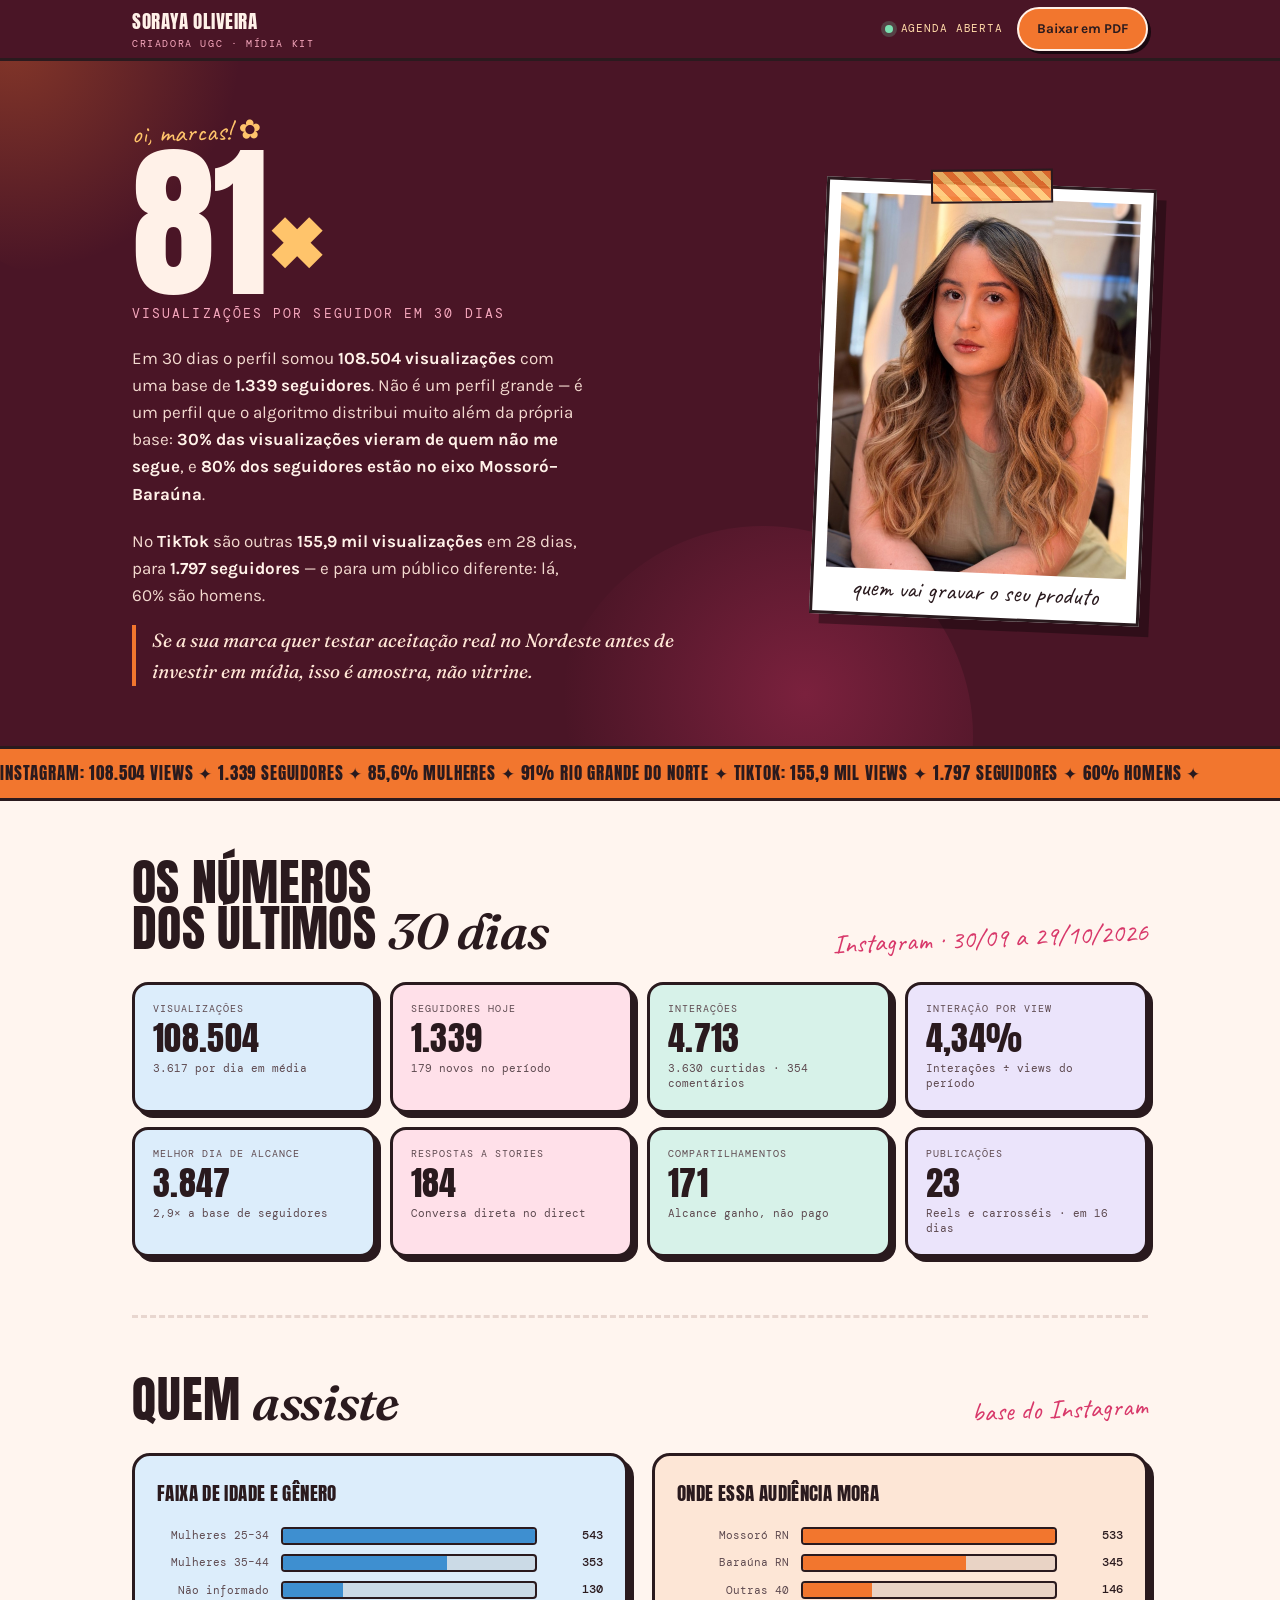
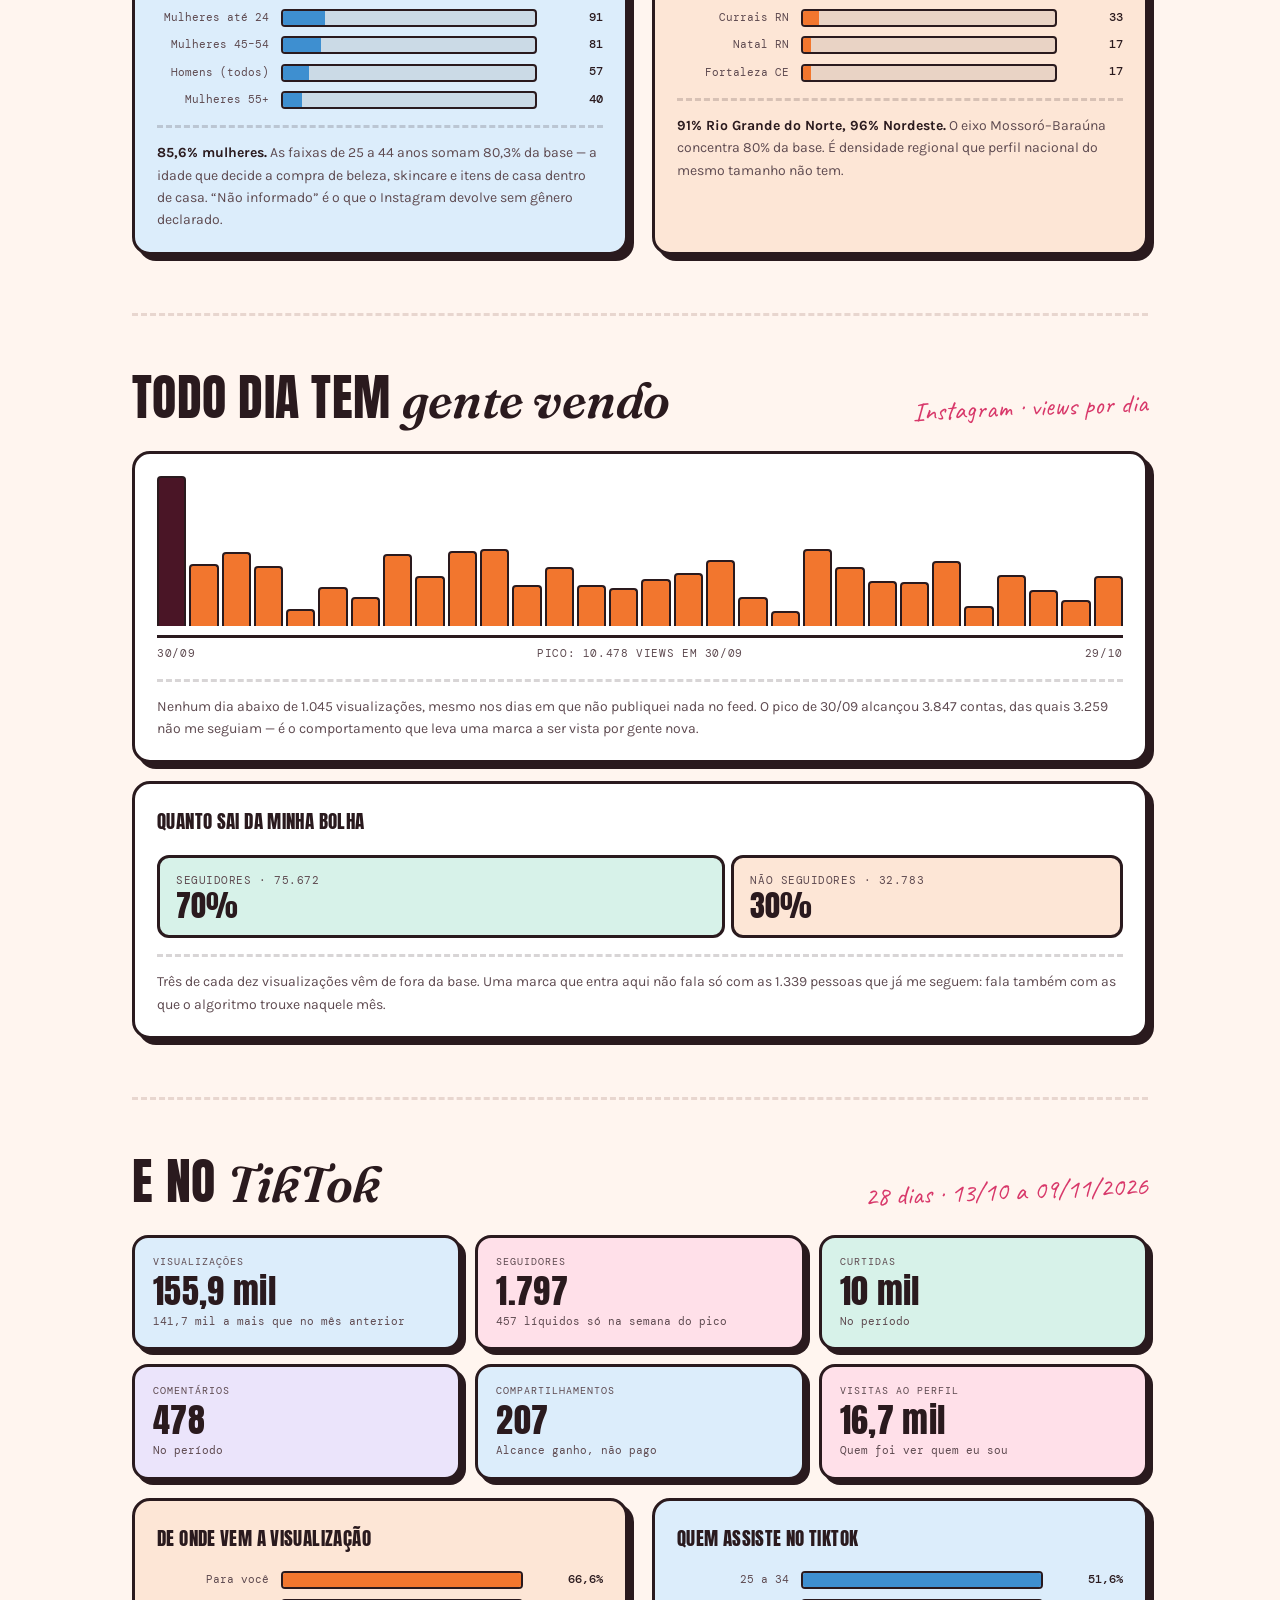
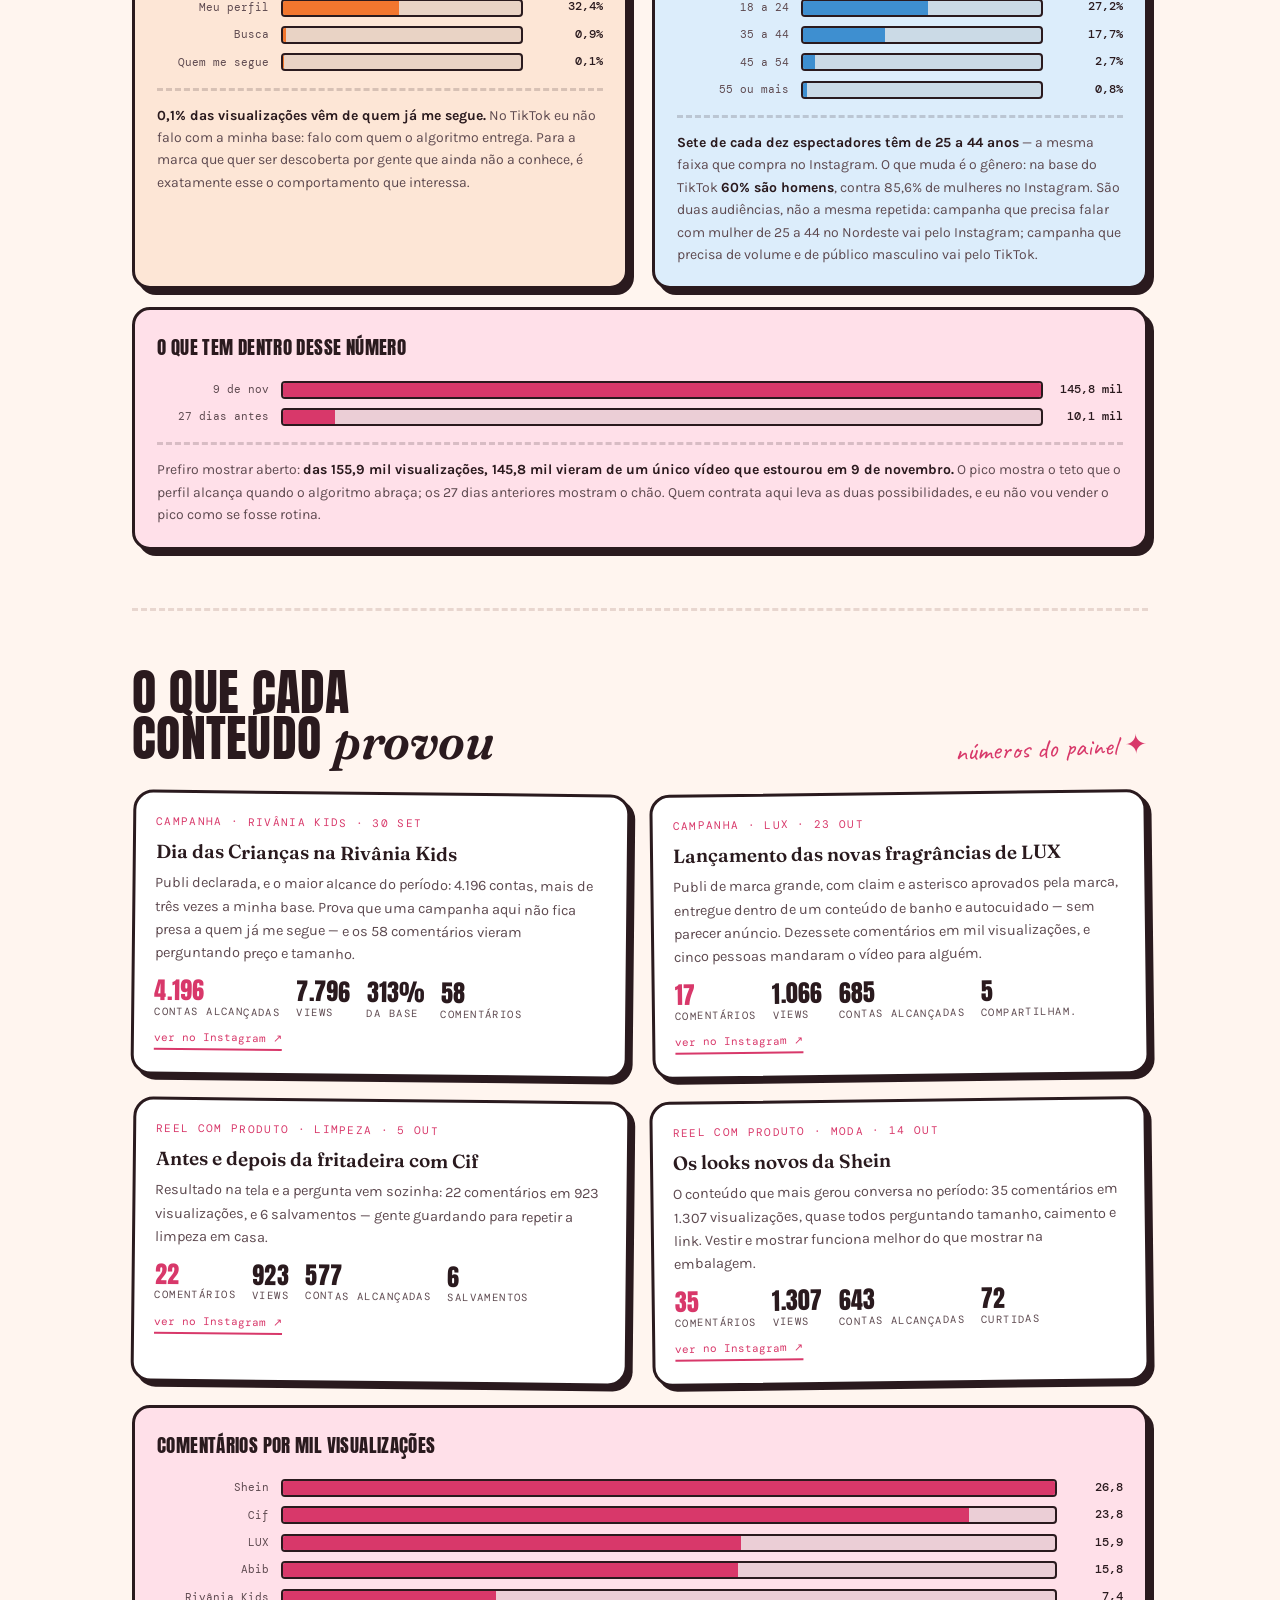
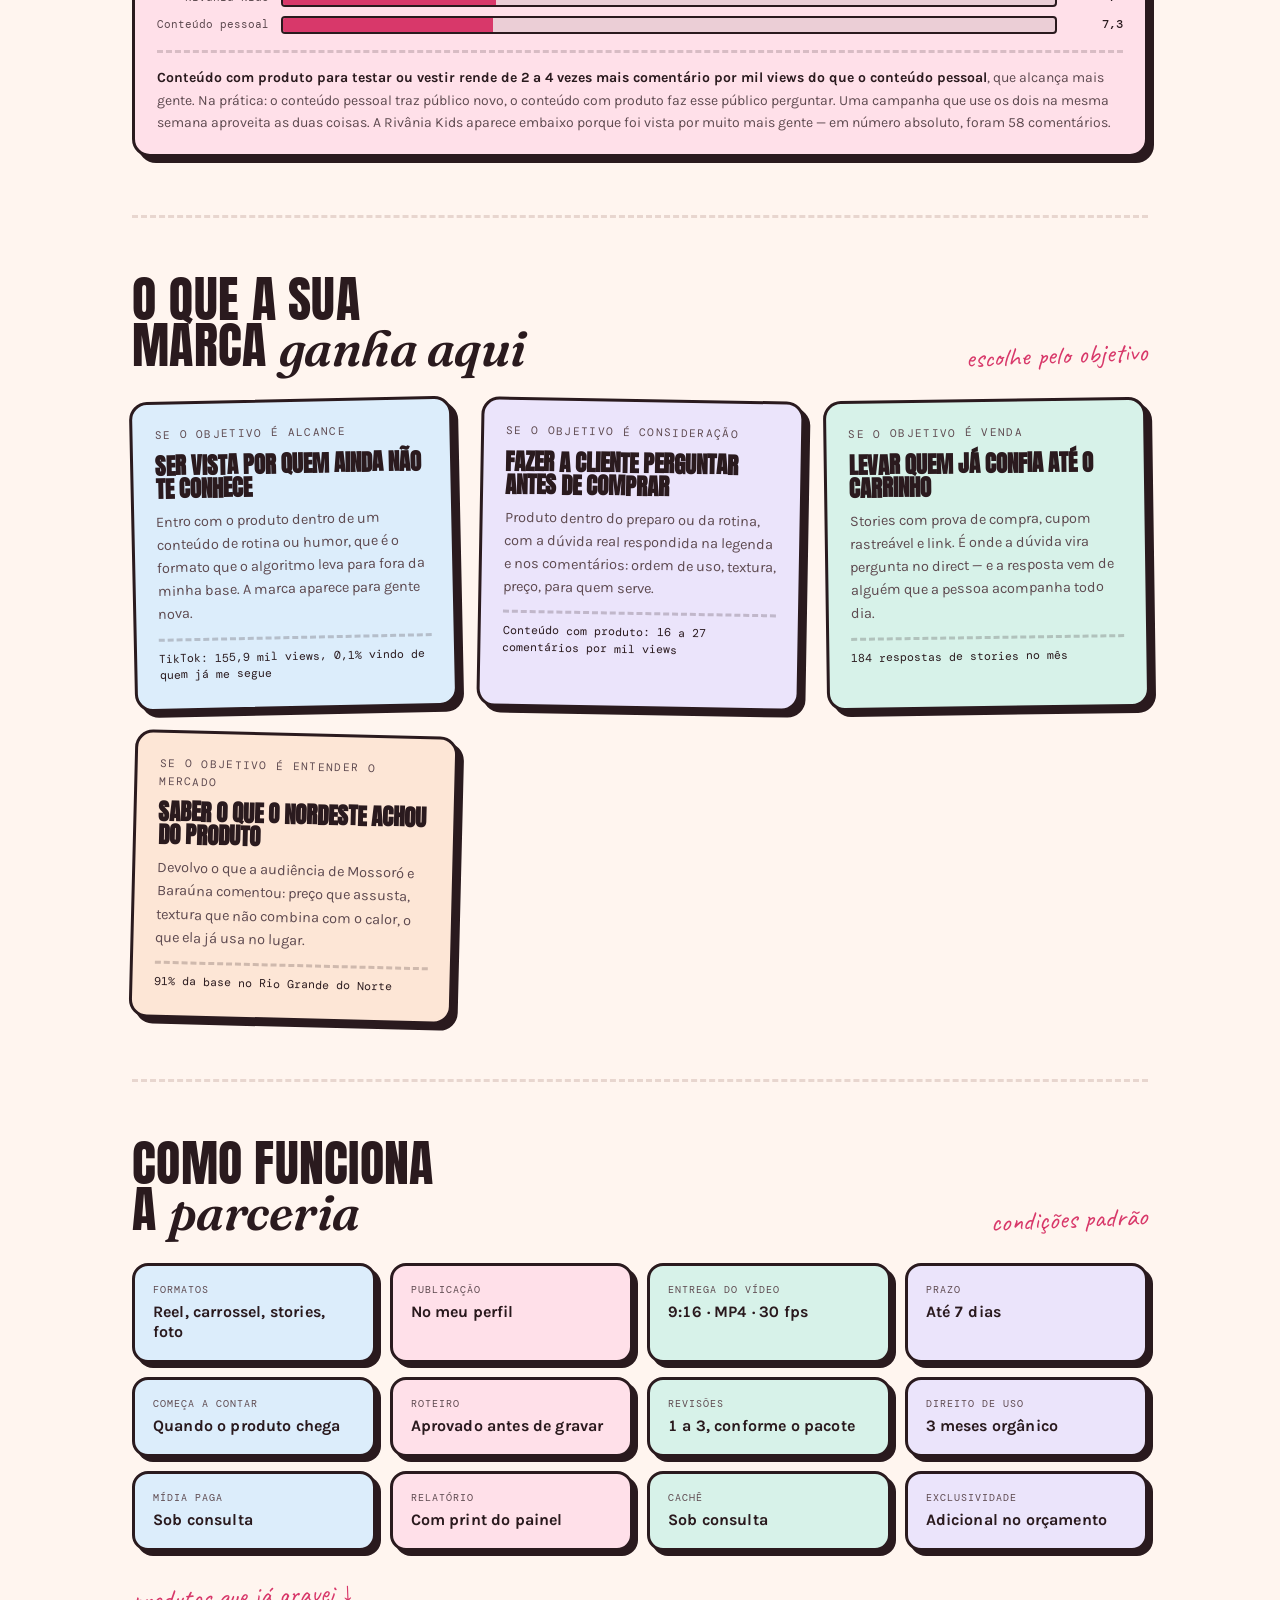
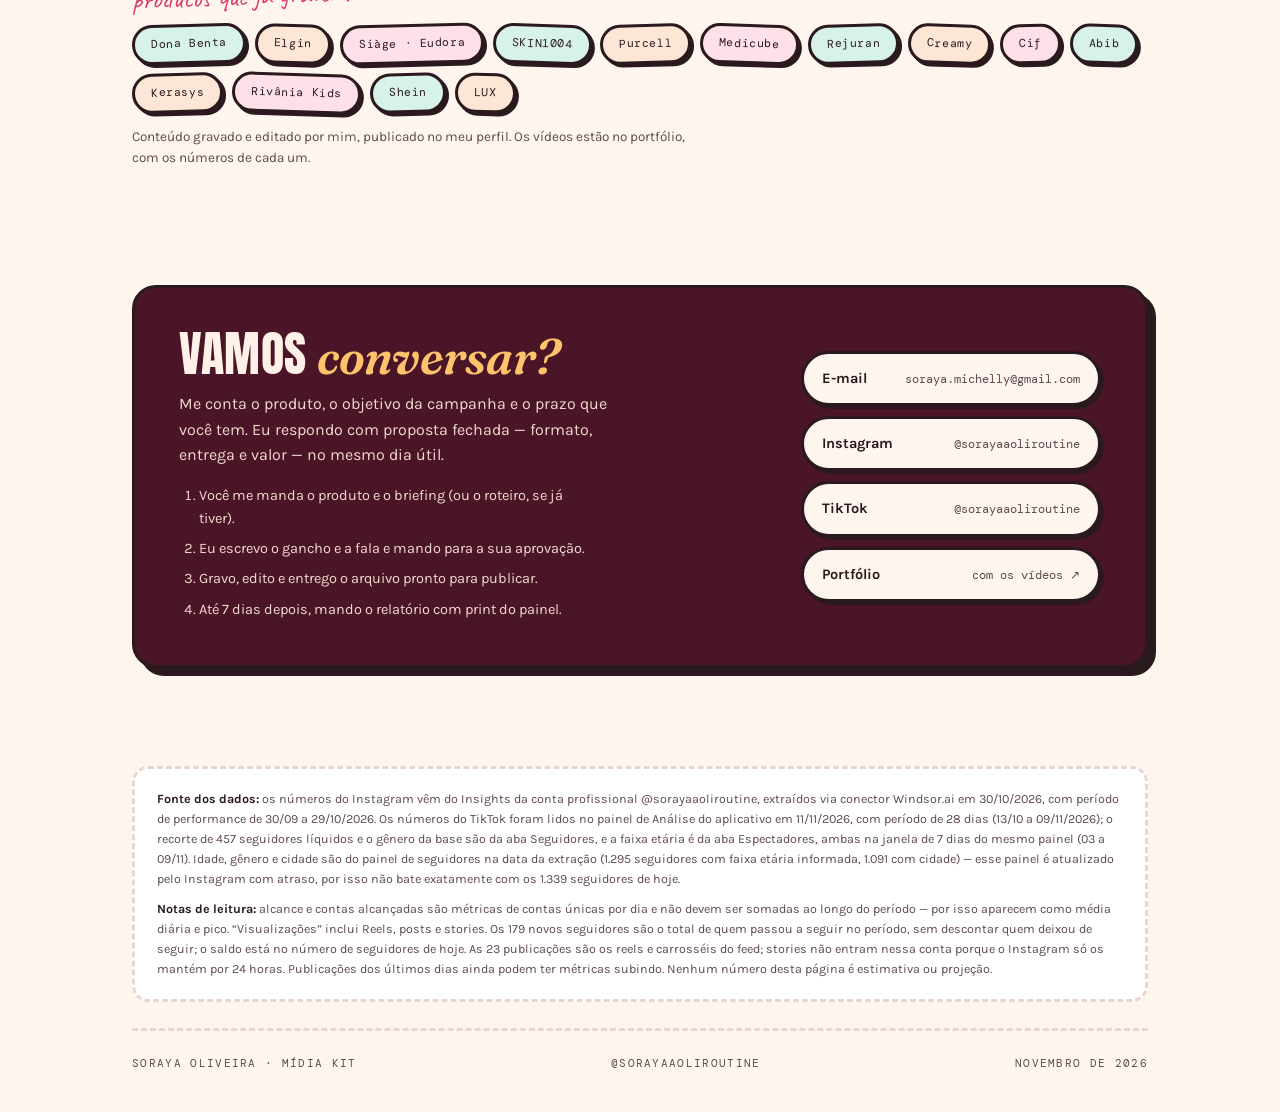
==== commit cd27a93e: "Acrescenta a faixa etaria do TikTok ao midia kit Dados da aba Espectadores do painel, janela de 7 di" ====
--- a/midia-kit/index.html
+++ b/midia-kit/index.html
@@ -674,13 +674,15 @@
       </figure>
 
       <figure class="quadro azul">
-        <p class="figtitle">Outro público, não o mesmo</p>
+        <p class="figtitle">Quem assiste no TikTok</p>
         <div class="bars">
-          <div class="bar-row"><span class="cat">Masculino</span><div class="bar-track"><div class="bar-fill" style="width:100%"></div></div><span class="val">60%</span></div>
-          <div class="bar-row"><span class="cat">Feminino</span><div class="bar-track"><div class="bar-fill" style="width:65%"></div></div><span class="val">39%</span></div>
-          <div class="bar-row"><span class="cat">Outro</span><div class="bar-track"><div class="bar-fill" style="width:1.7%"></div></div><span class="val">1%</span></div>
+          <div class="bar-row"><span class="cat">25 a 34</span><div class="bar-track"><div class="bar-fill" style="width:100%"></div></div><span class="val">51,6%</span></div>
+          <div class="bar-row"><span class="cat">18 a 24</span><div class="bar-track"><div class="bar-fill" style="width:52.7%"></div></div><span class="val">27,2%</span></div>
+          <div class="bar-row"><span class="cat">35 a 44</span><div class="bar-track"><div class="bar-fill" style="width:34.3%"></div></div><span class="val">17,7%</span></div>
+          <div class="bar-row"><span class="cat">45 a 54</span><div class="bar-track"><div class="bar-fill" style="width:5.2%"></div></div><span class="val">2,7%</span></div>
+          <div class="bar-row"><span class="cat">55 ou mais</span><div class="bar-track"><div class="bar-fill" style="width:1.6%"></div></div><span class="val">0,8%</span></div>
         </div>
-        <figcaption><strong>60% homens no TikTok, contra 85,6% mulheres no Instagram.</strong> São duas audiências, não a mesma repetida. Campanha que precisa falar com mulher de 25 a 44 no Nordeste vai pelo Instagram; campanha que precisa de volume e de público masculino vai pelo TikTok. Dá para usar as duas no mesmo briefing.</figcaption>
+        <figcaption><strong>Sete de cada dez espectadores têm de 25 a 44 anos</strong> — a mesma faixa que compra no Instagram. O que muda é o gênero: na base do TikTok <strong>60% são homens</strong>, contra 85,6% de mulheres no Instagram. São duas audiências, não a mesma repetida: campanha que precisa falar com mulher de 25 a 44 no Nordeste vai pelo Instagram; campanha que precisa de volume e de público masculino vai pelo TikTok.</figcaption>
       </figure>
     </div>
 
@@ -891,7 +893,7 @@
   </section>
 
   <div class="fonte">
-    <p><strong>Fonte dos dados:</strong> os números do Instagram vêm do Insights da conta profissional @sorayaaoliroutine, extraídos via conector Windsor.ai em 30/10/2026, com período de performance de 30/09 a 29/10/2026. Os números do TikTok foram lidos no painel de Análise do aplicativo em 11/11/2026, com período de 28 dias (13/10 a 09/11/2026); o recorte de 457 seguidores líquidos e o gênero da base são da janela de 7 dias do mesmo painel (03 a 09/11). Idade, gênero e cidade são do painel de seguidores na data da extração (1.295 seguidores com faixa etária informada, 1.091 com cidade) — esse painel é atualizado pelo Instagram com atraso, por isso não bate exatamente com os 1.339 seguidores de hoje.</p>
+    <p><strong>Fonte dos dados:</strong> os números do Instagram vêm do Insights da conta profissional @sorayaaoliroutine, extraídos via conector Windsor.ai em 30/10/2026, com período de performance de 30/09 a 29/10/2026. Os números do TikTok foram lidos no painel de Análise do aplicativo em 11/11/2026, com período de 28 dias (13/10 a 09/11/2026); o recorte de 457 seguidores líquidos e o gênero da base são da aba Seguidores, e a faixa etária é da aba Espectadores, ambas na janela de 7 dias do mesmo painel (03 a 09/11). Idade, gênero e cidade são do painel de seguidores na data da extração (1.295 seguidores com faixa etária informada, 1.091 com cidade) — esse painel é atualizado pelo Instagram com atraso, por isso não bate exatamente com os 1.339 seguidores de hoje.</p>
     <p><strong>Notas de leitura:</strong> alcance e contas alcançadas são métricas de contas únicas por dia e não devem ser somadas ao longo do período — por isso aparecem como média diária e pico. “Visualizações” inclui Reels, posts e stories. Os 179 novos seguidores são o total de quem passou a seguir no período, sem descontar quem deixou de seguir; o saldo está no número de seguidores de hoje. As 23 publicações são os reels e carrosséis do feed; stories não entram nessa conta porque o Instagram só os mantém por 24 horas. Publicações dos últimos dias ainda podem ter métricas subindo. Nenhum número desta página é estimativa ou projeção.</p>
   </div>
 
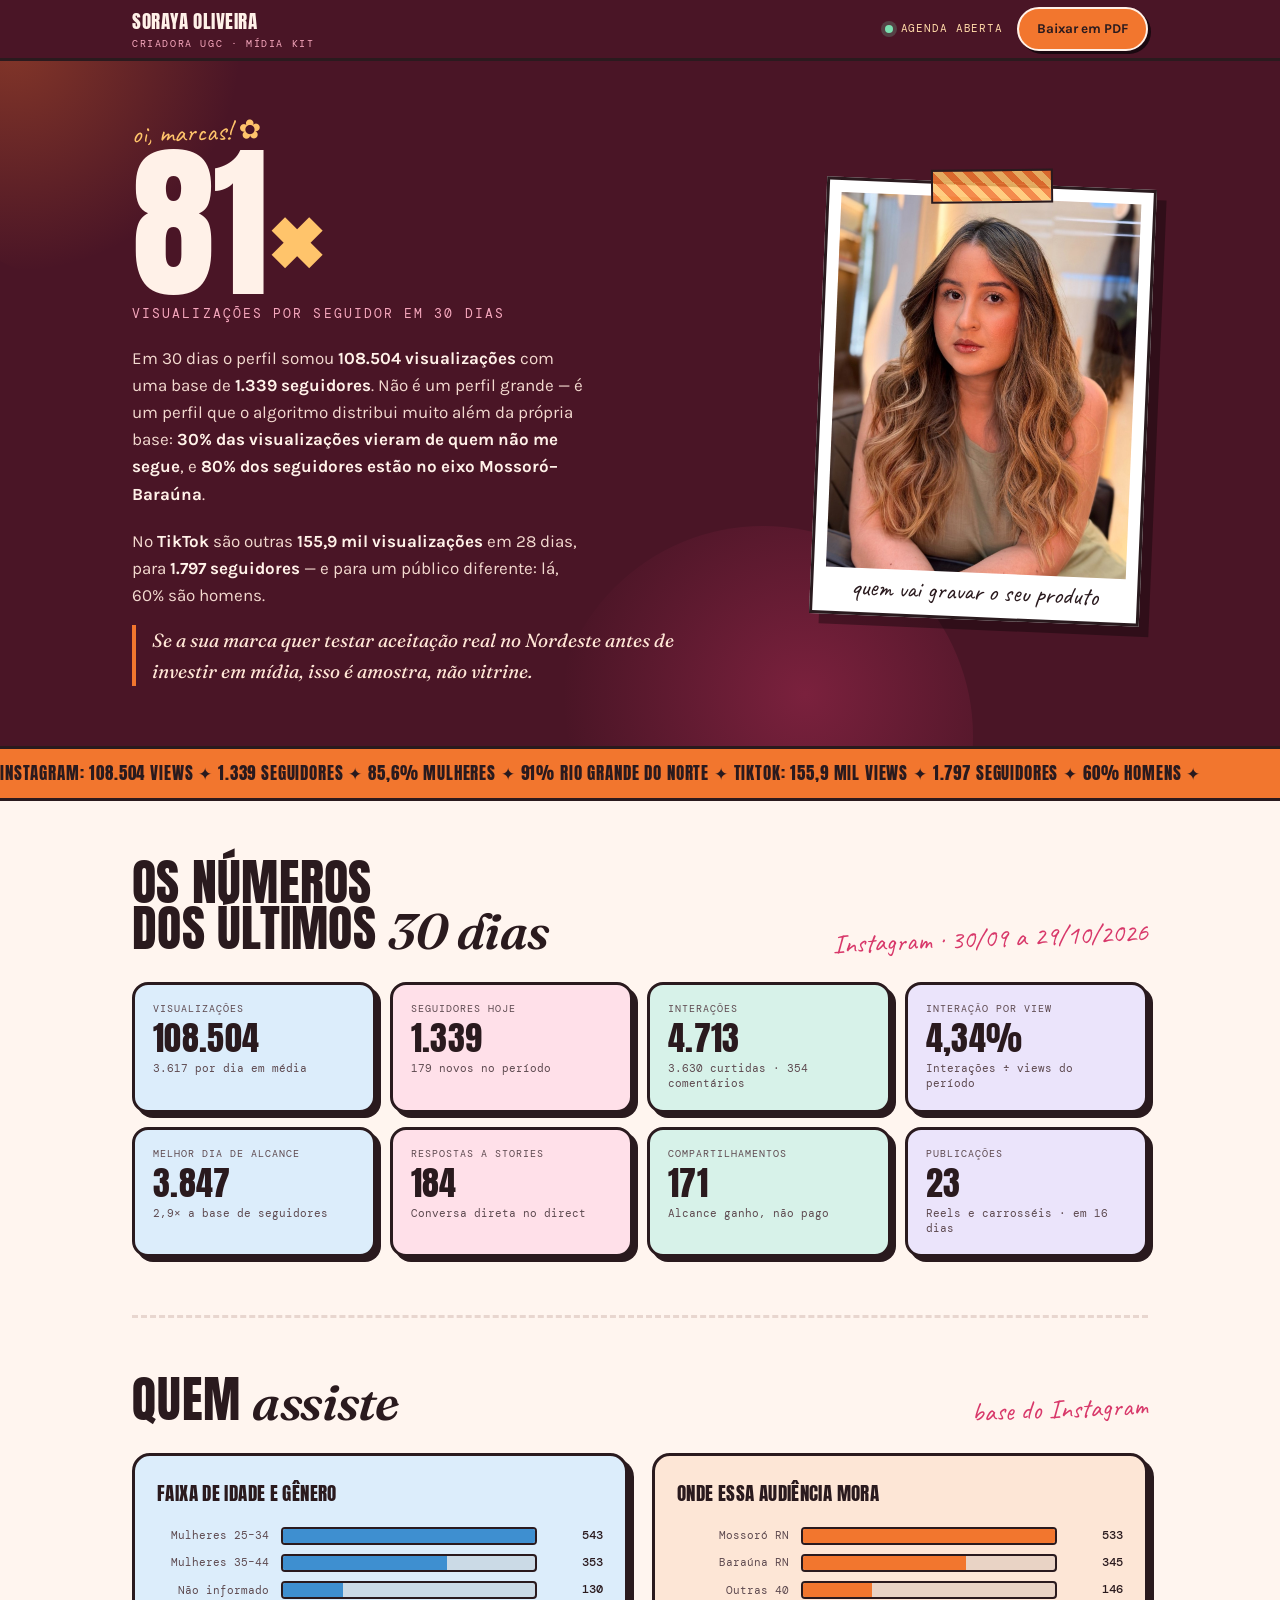
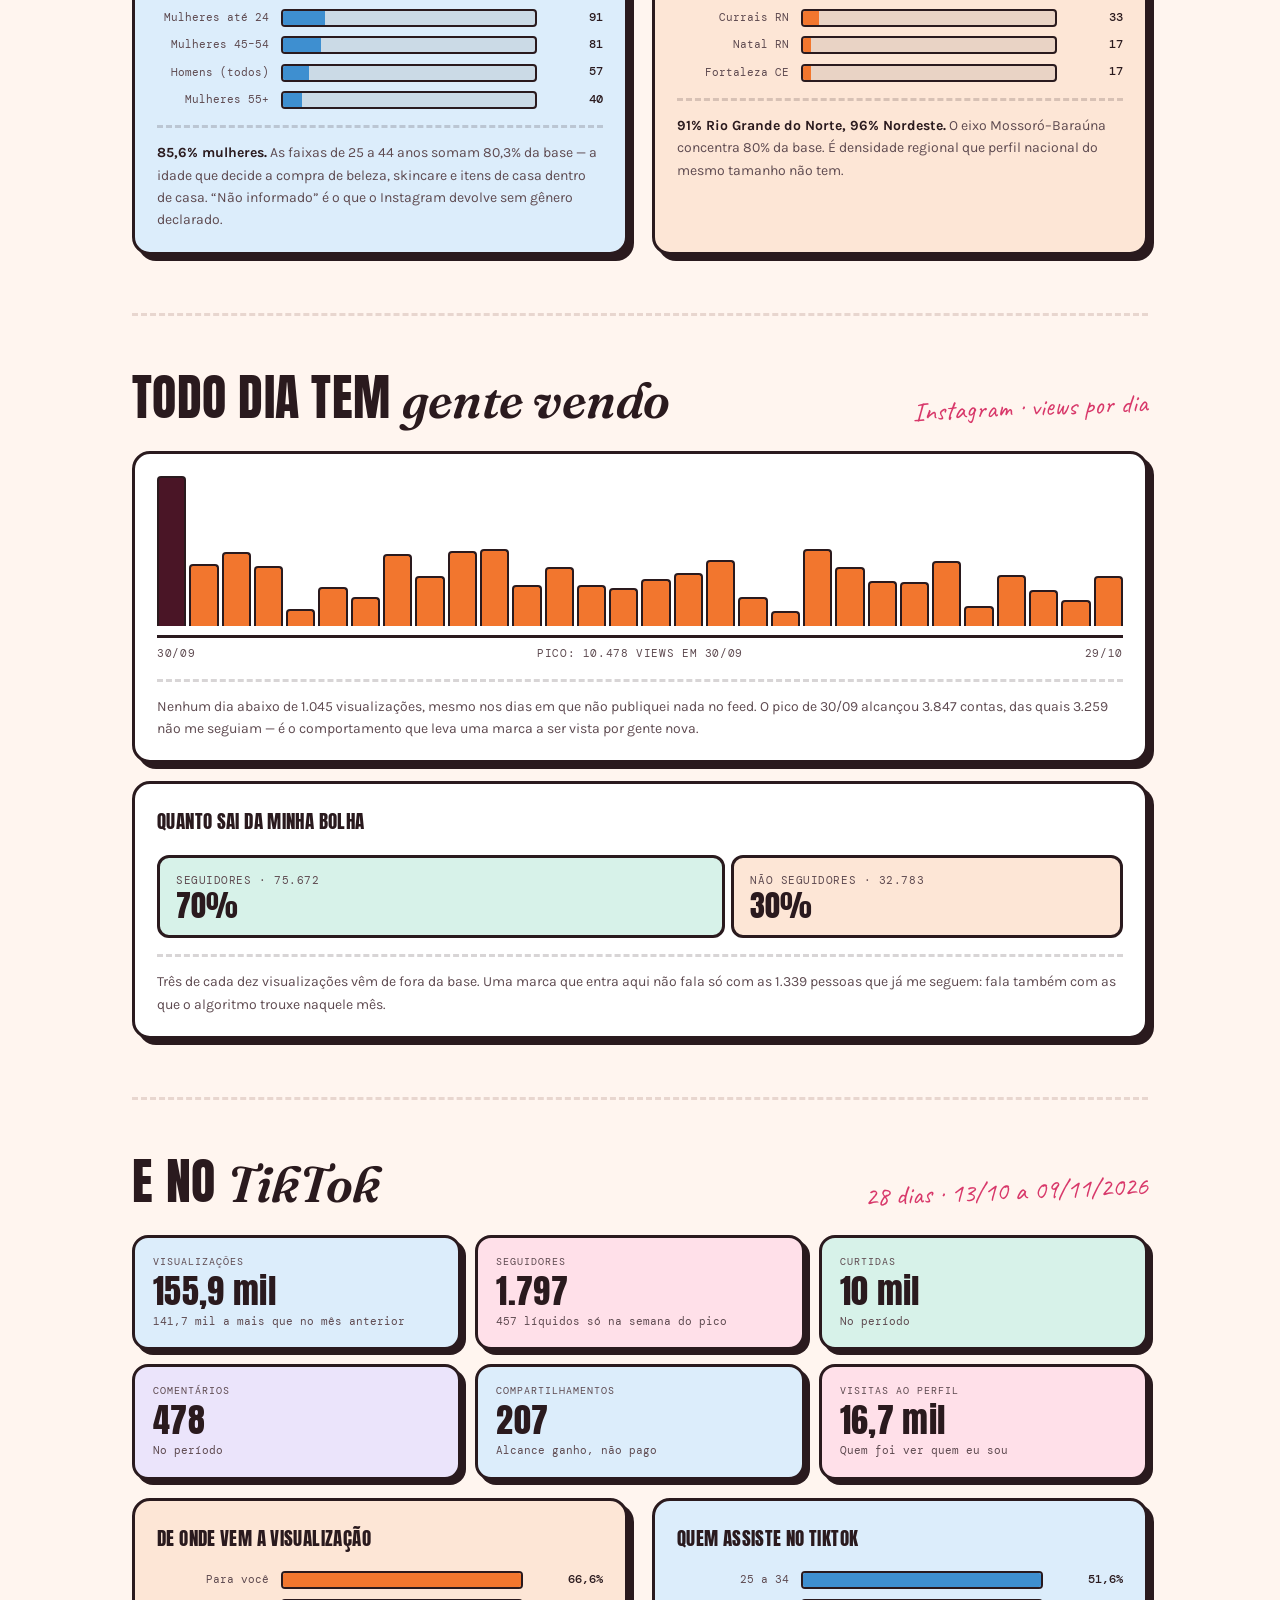
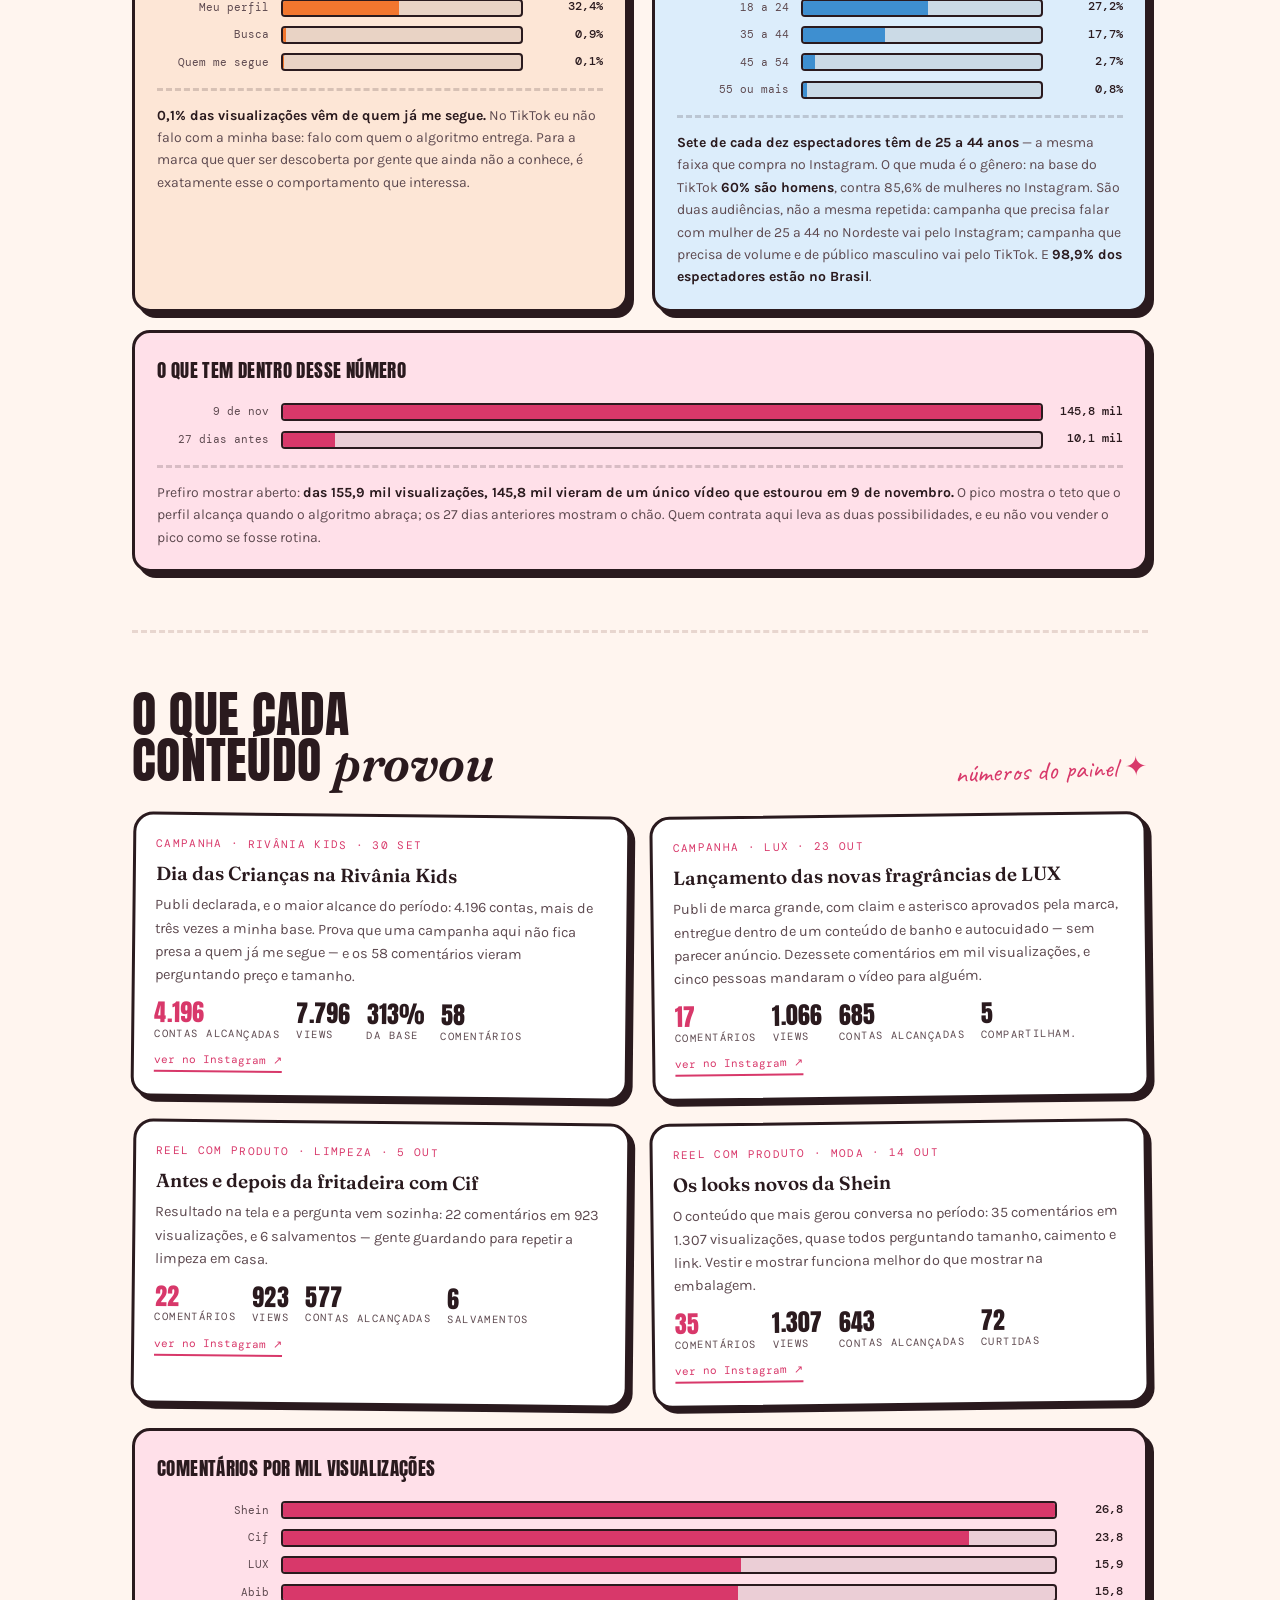
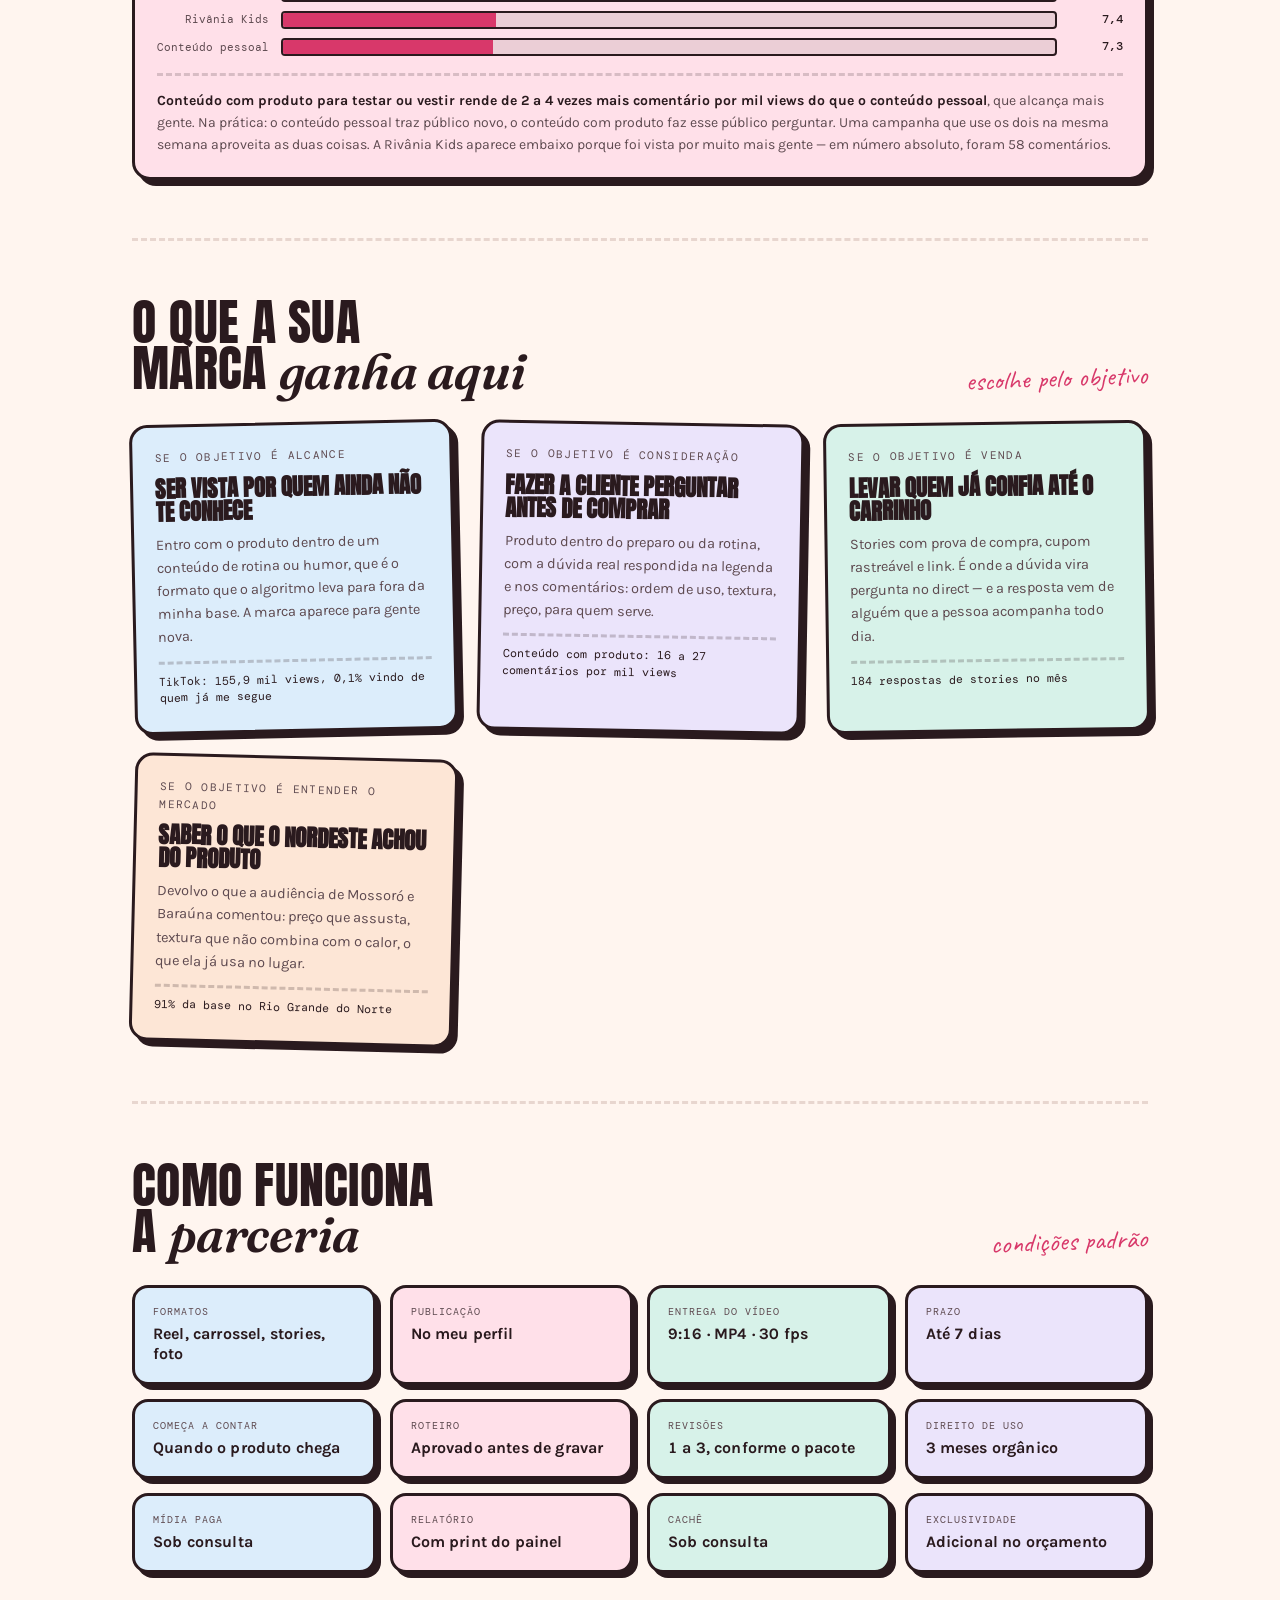
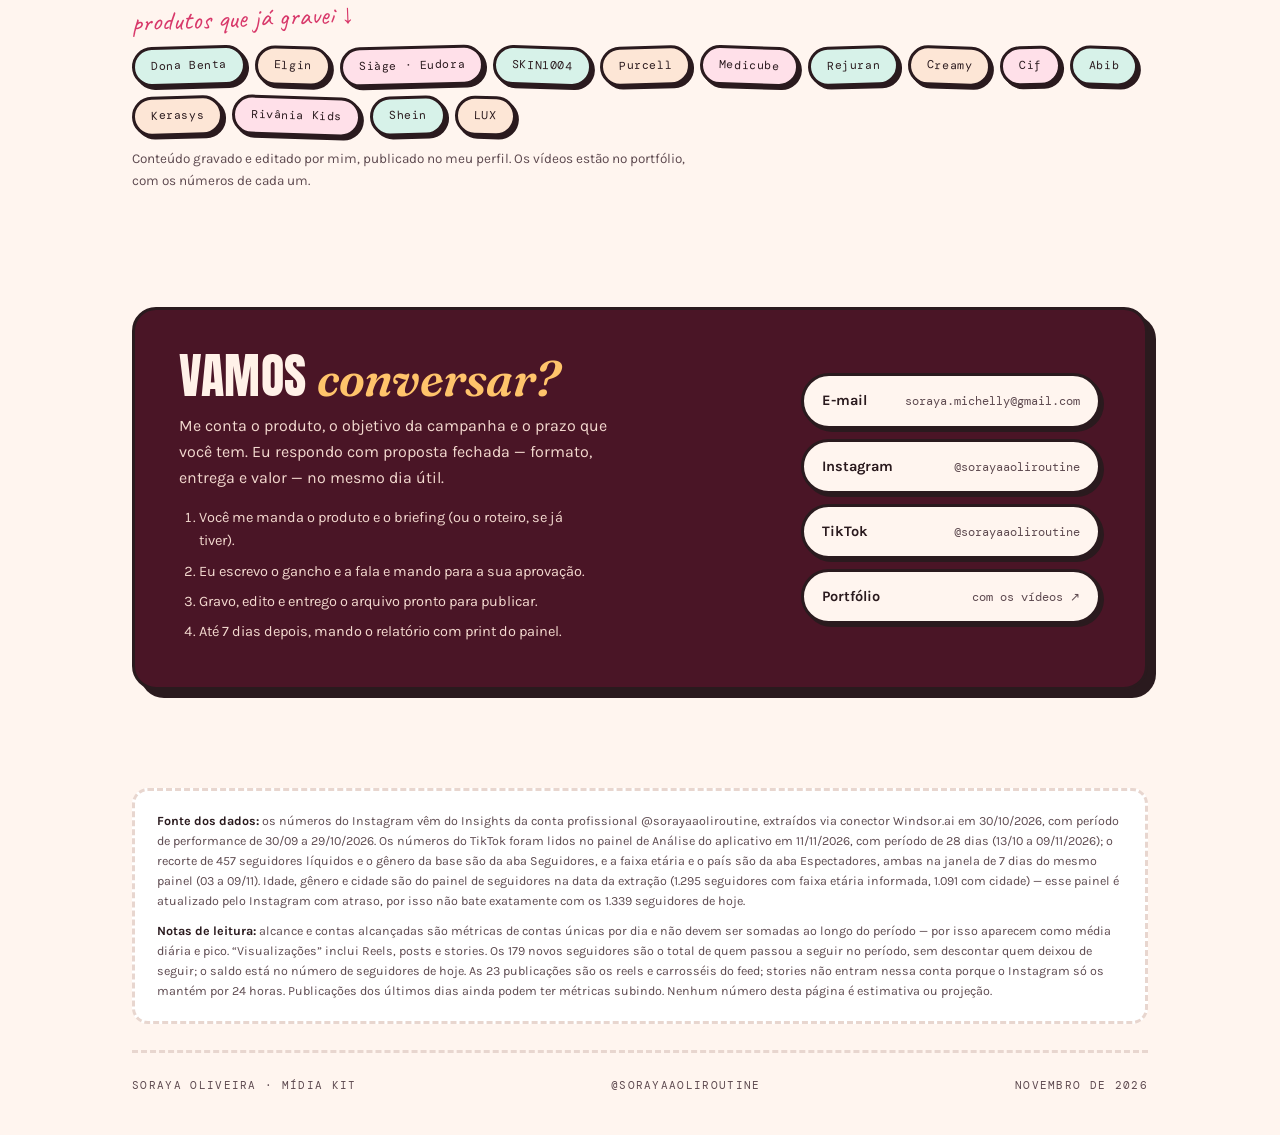
==== commit 33c9e6a2: "Acrescenta o pais dos espectadores do TikTok 98,9% estao no Brasil, da aba Espectadores na janela de" ====
--- a/midia-kit/index.html
+++ b/midia-kit/index.html
@@ -682,7 +682,7 @@
           <div class="bar-row"><span class="cat">45 a 54</span><div class="bar-track"><div class="bar-fill" style="width:5.2%"></div></div><span class="val">2,7%</span></div>
           <div class="bar-row"><span class="cat">55 ou mais</span><div class="bar-track"><div class="bar-fill" style="width:1.6%"></div></div><span class="val">0,8%</span></div>
         </div>
-        <figcaption><strong>Sete de cada dez espectadores têm de 25 a 44 anos</strong> — a mesma faixa que compra no Instagram. O que muda é o gênero: na base do TikTok <strong>60% são homens</strong>, contra 85,6% de mulheres no Instagram. São duas audiências, não a mesma repetida: campanha que precisa falar com mulher de 25 a 44 no Nordeste vai pelo Instagram; campanha que precisa de volume e de público masculino vai pelo TikTok.</figcaption>
+        <figcaption><strong>Sete de cada dez espectadores têm de 25 a 44 anos</strong> — a mesma faixa que compra no Instagram. O que muda é o gênero: na base do TikTok <strong>60% são homens</strong>, contra 85,6% de mulheres no Instagram. São duas audiências, não a mesma repetida: campanha que precisa falar com mulher de 25 a 44 no Nordeste vai pelo Instagram; campanha que precisa de volume e de público masculino vai pelo TikTok. E <strong>98,9% dos espectadores estão no Brasil</strong>.</figcaption>
       </figure>
     </div>
 
@@ -893,7 +893,7 @@
   </section>
 
   <div class="fonte">
-    <p><strong>Fonte dos dados:</strong> os números do Instagram vêm do Insights da conta profissional @sorayaaoliroutine, extraídos via conector Windsor.ai em 30/10/2026, com período de performance de 30/09 a 29/10/2026. Os números do TikTok foram lidos no painel de Análise do aplicativo em 11/11/2026, com período de 28 dias (13/10 a 09/11/2026); o recorte de 457 seguidores líquidos e o gênero da base são da aba Seguidores, e a faixa etária é da aba Espectadores, ambas na janela de 7 dias do mesmo painel (03 a 09/11). Idade, gênero e cidade são do painel de seguidores na data da extração (1.295 seguidores com faixa etária informada, 1.091 com cidade) — esse painel é atualizado pelo Instagram com atraso, por isso não bate exatamente com os 1.339 seguidores de hoje.</p>
+    <p><strong>Fonte dos dados:</strong> os números do Instagram vêm do Insights da conta profissional @sorayaaoliroutine, extraídos via conector Windsor.ai em 30/10/2026, com período de performance de 30/09 a 29/10/2026. Os números do TikTok foram lidos no painel de Análise do aplicativo em 11/11/2026, com período de 28 dias (13/10 a 09/11/2026); o recorte de 457 seguidores líquidos e o gênero da base são da aba Seguidores, e a faixa etária e o país são da aba Espectadores, ambas na janela de 7 dias do mesmo painel (03 a 09/11). Idade, gênero e cidade são do painel de seguidores na data da extração (1.295 seguidores com faixa etária informada, 1.091 com cidade) — esse painel é atualizado pelo Instagram com atraso, por isso não bate exatamente com os 1.339 seguidores de hoje.</p>
     <p><strong>Notas de leitura:</strong> alcance e contas alcançadas são métricas de contas únicas por dia e não devem ser somadas ao longo do período — por isso aparecem como média diária e pico. “Visualizações” inclui Reels, posts e stories. Os 179 novos seguidores são o total de quem passou a seguir no período, sem descontar quem deixou de seguir; o saldo está no número de seguidores de hoje. As 23 publicações são os reels e carrosséis do feed; stories não entram nessa conta porque o Instagram só os mantém por 24 horas. Publicações dos últimos dias ainda podem ter métricas subindo. Nenhum número desta página é estimativa ou projeção.</p>
   </div>
 
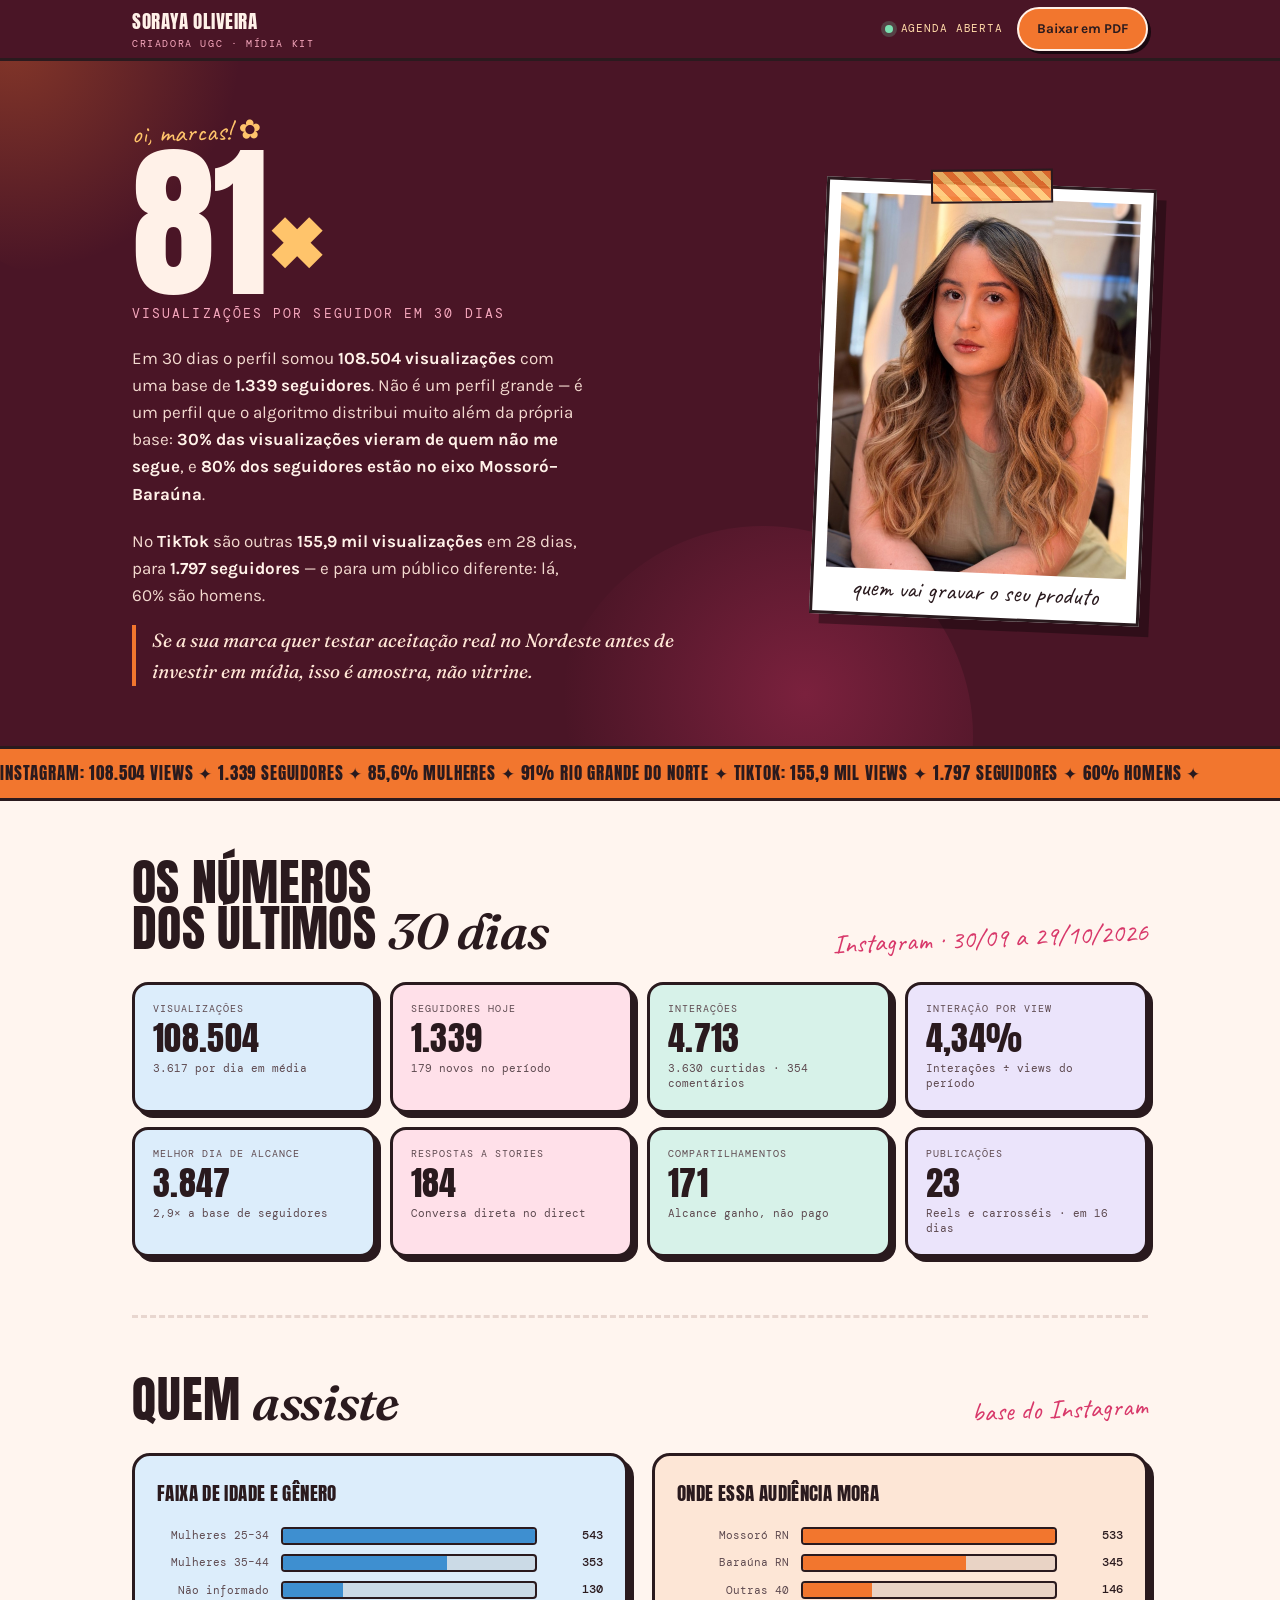
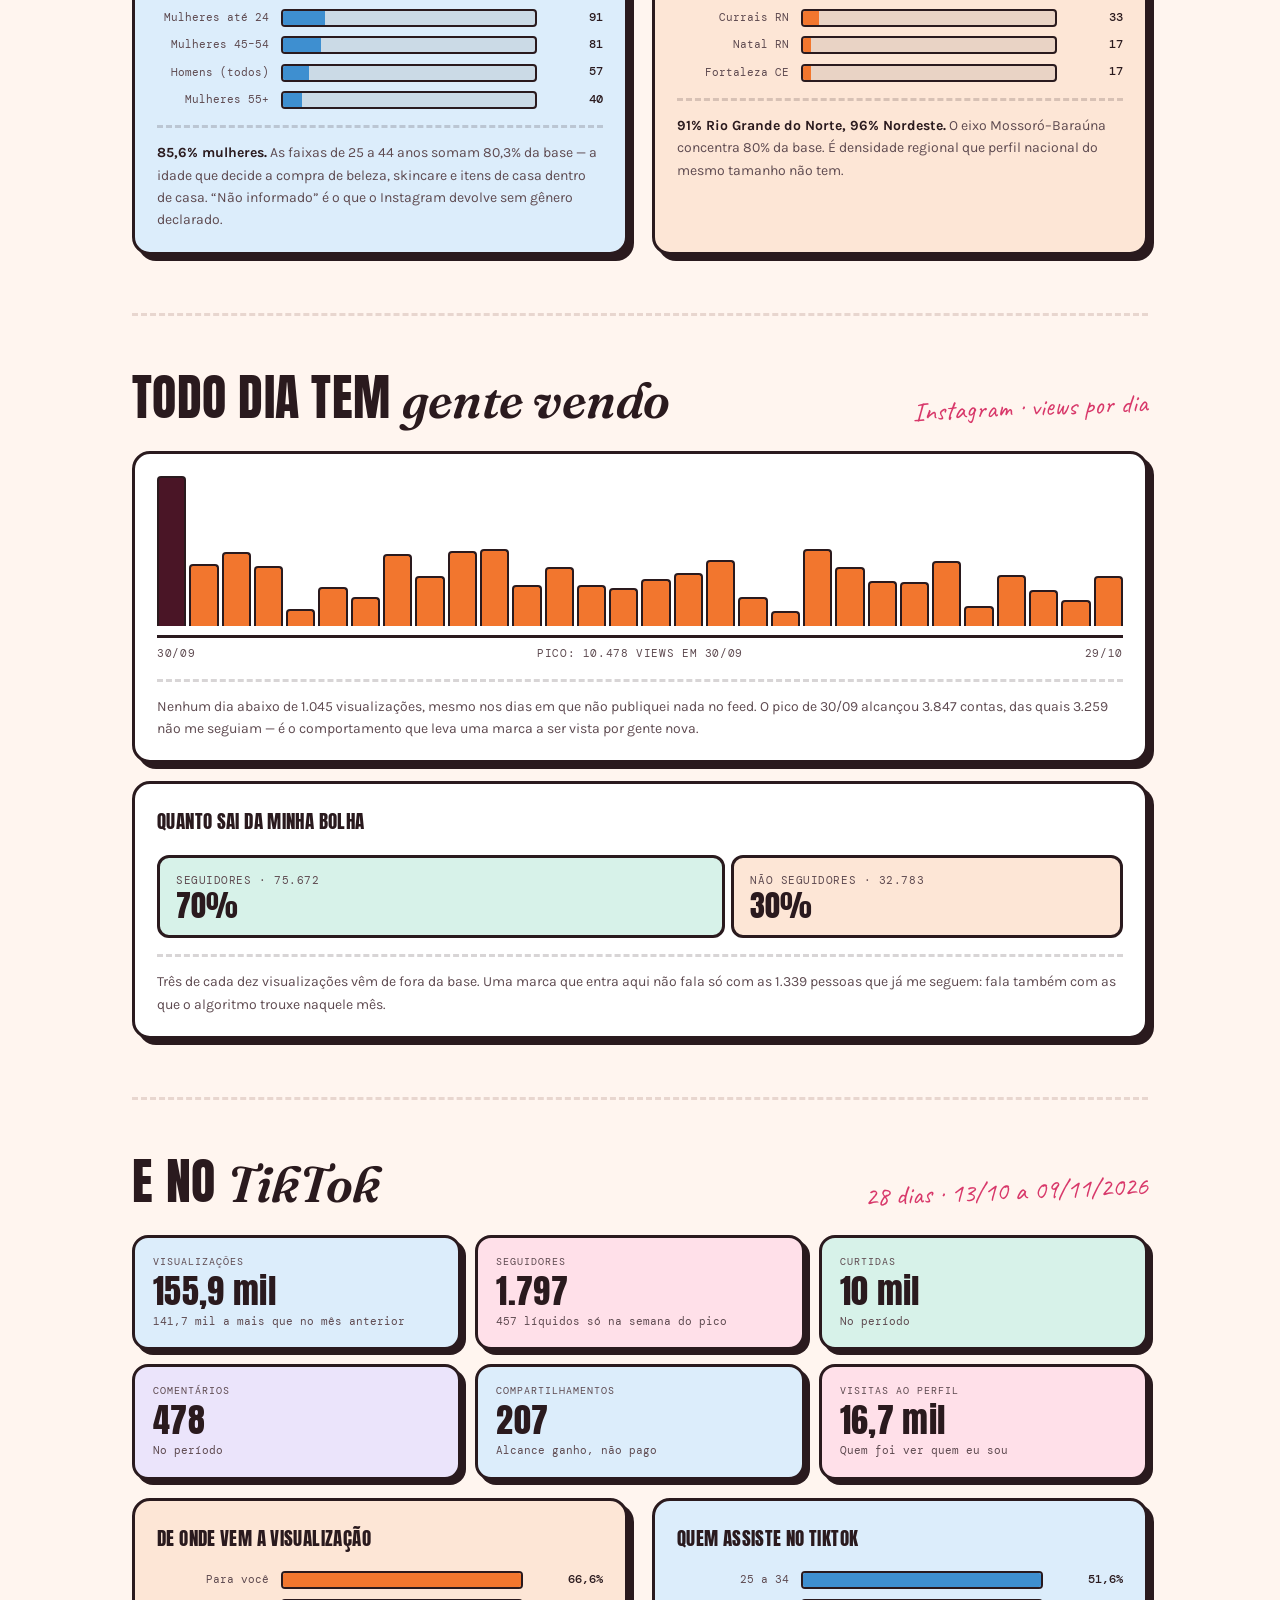
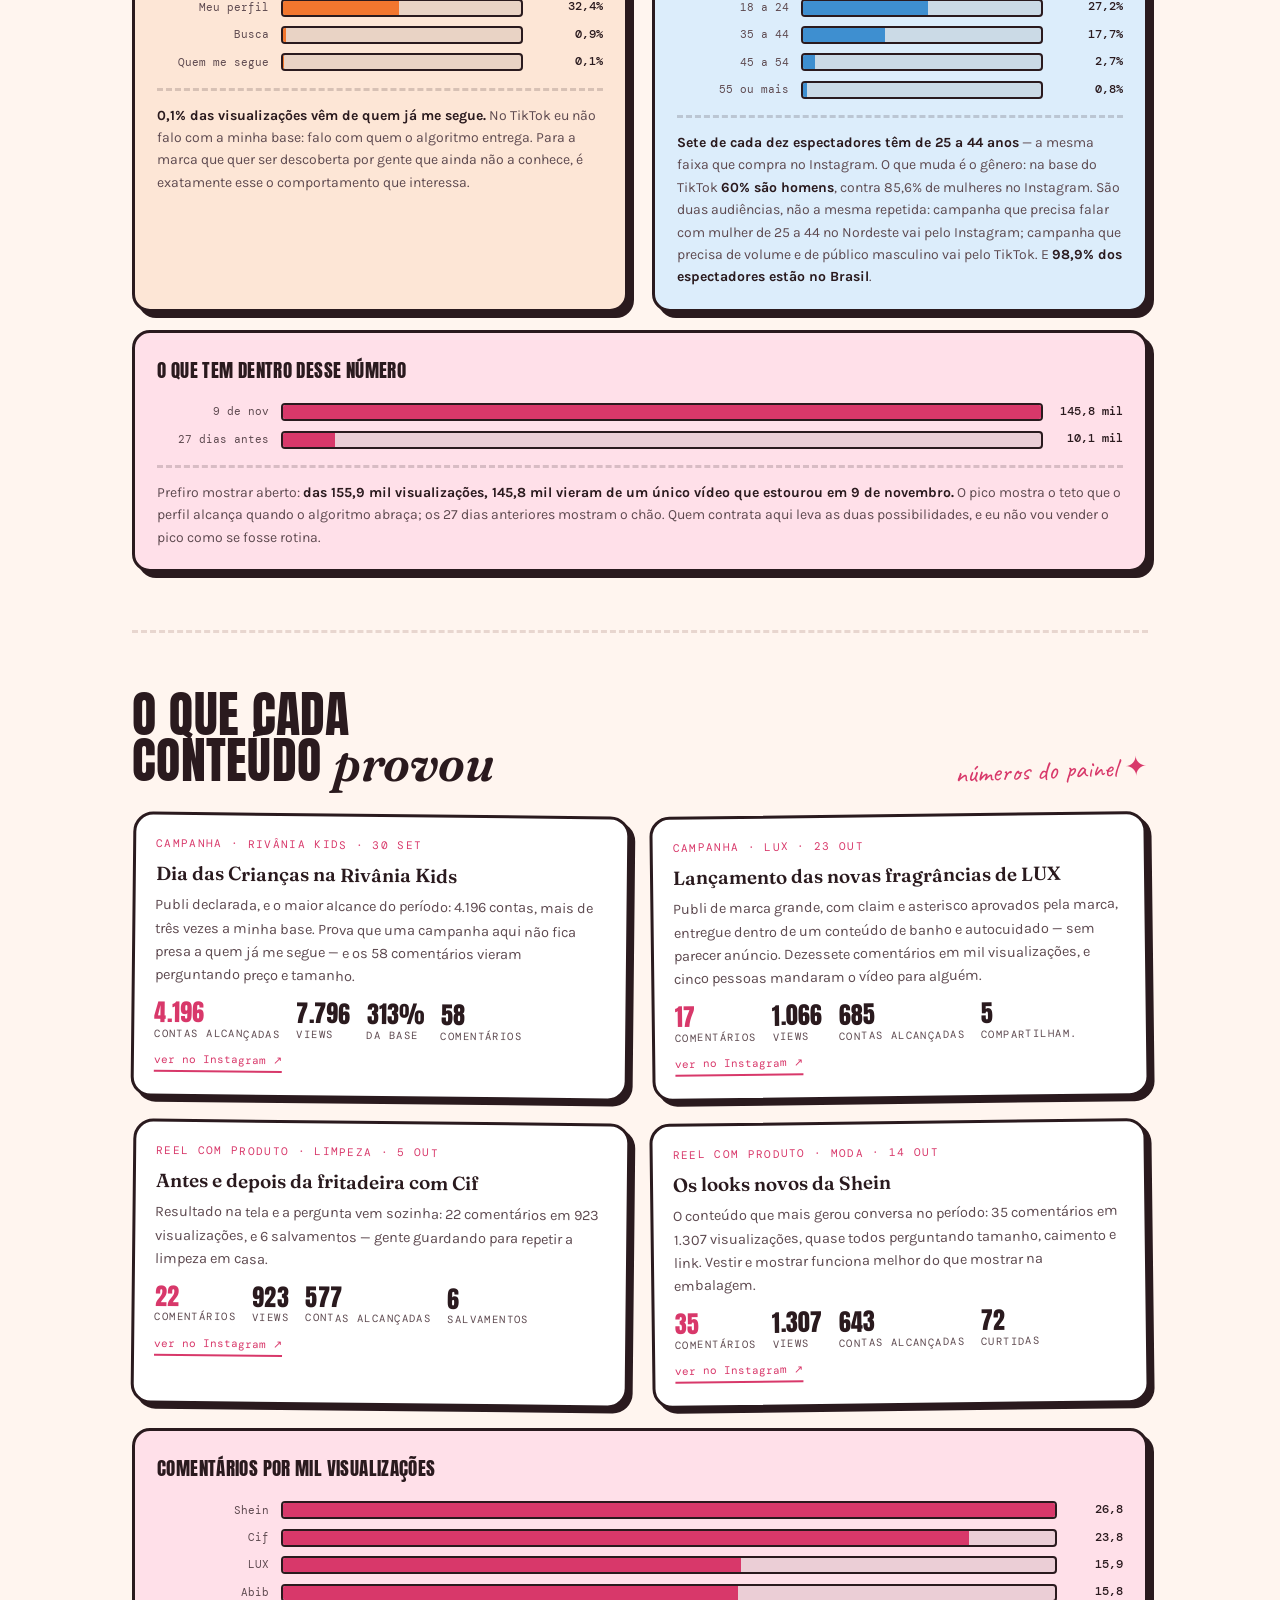
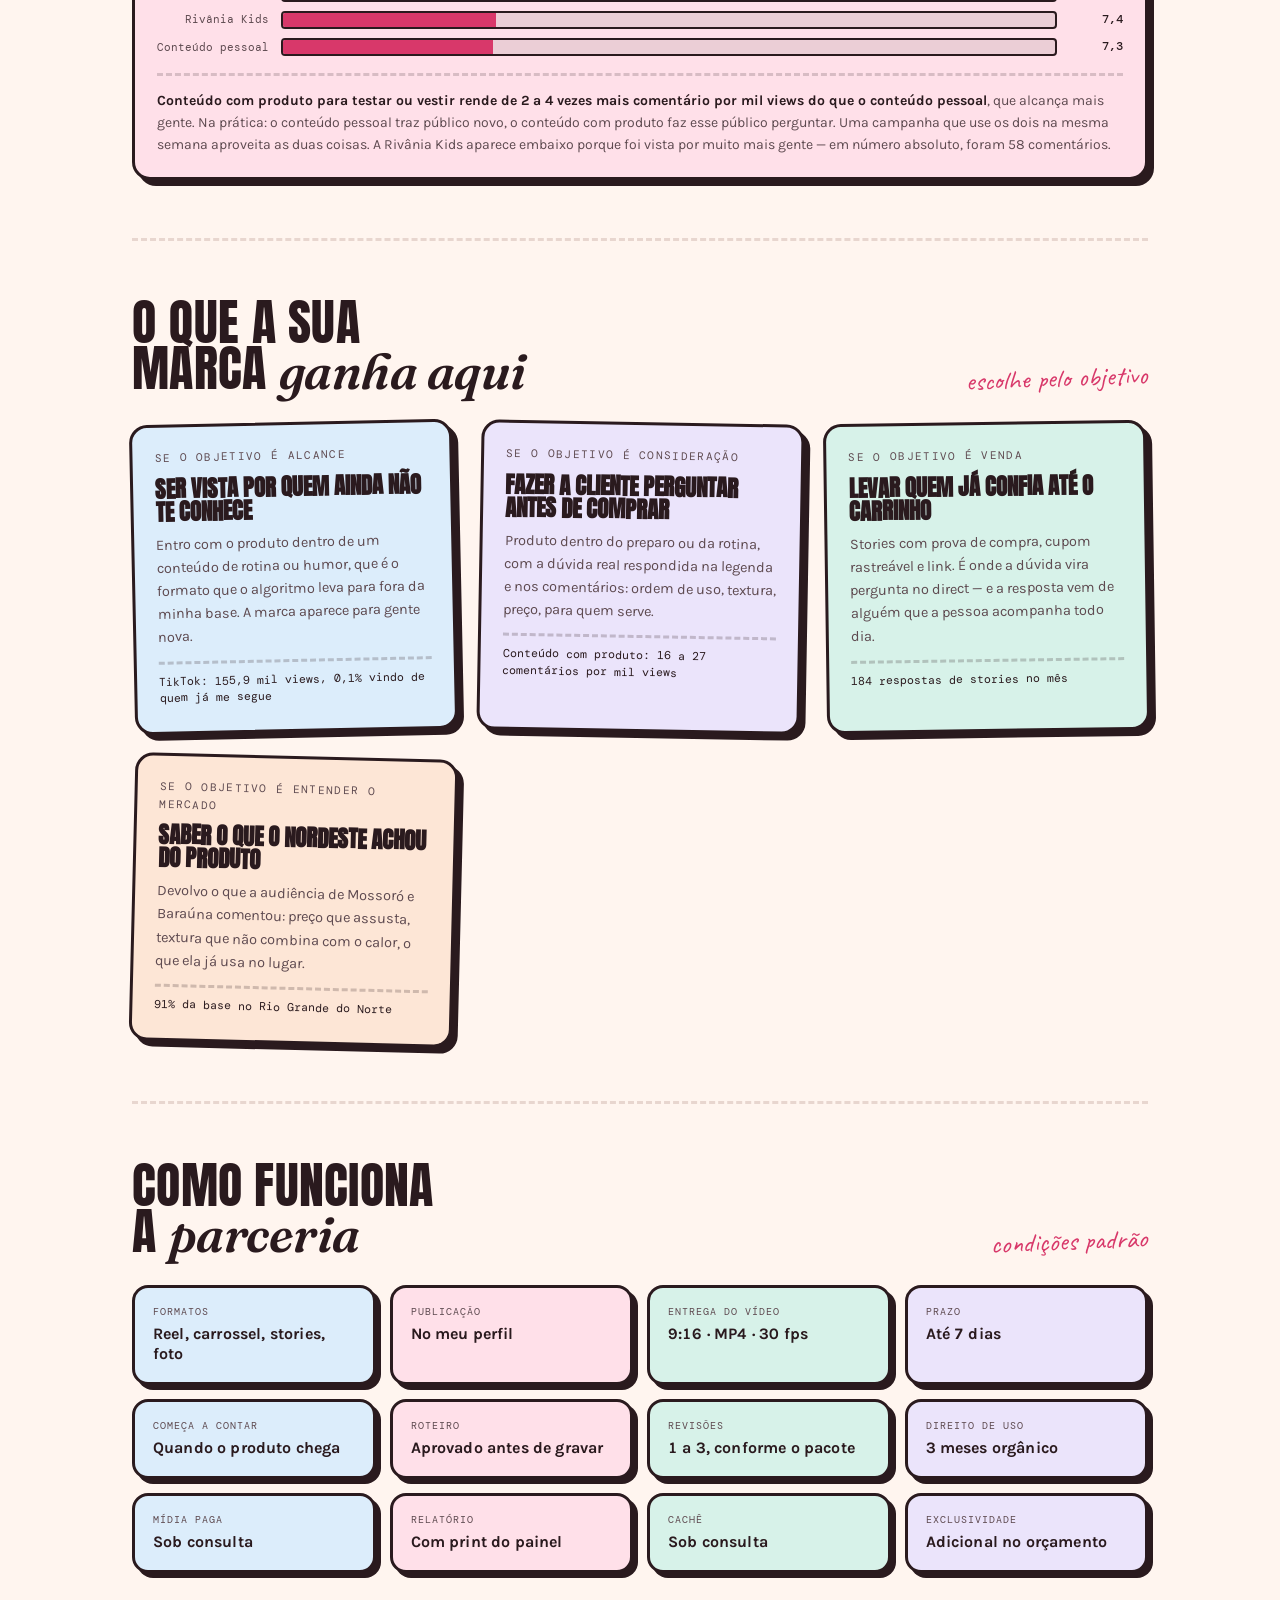
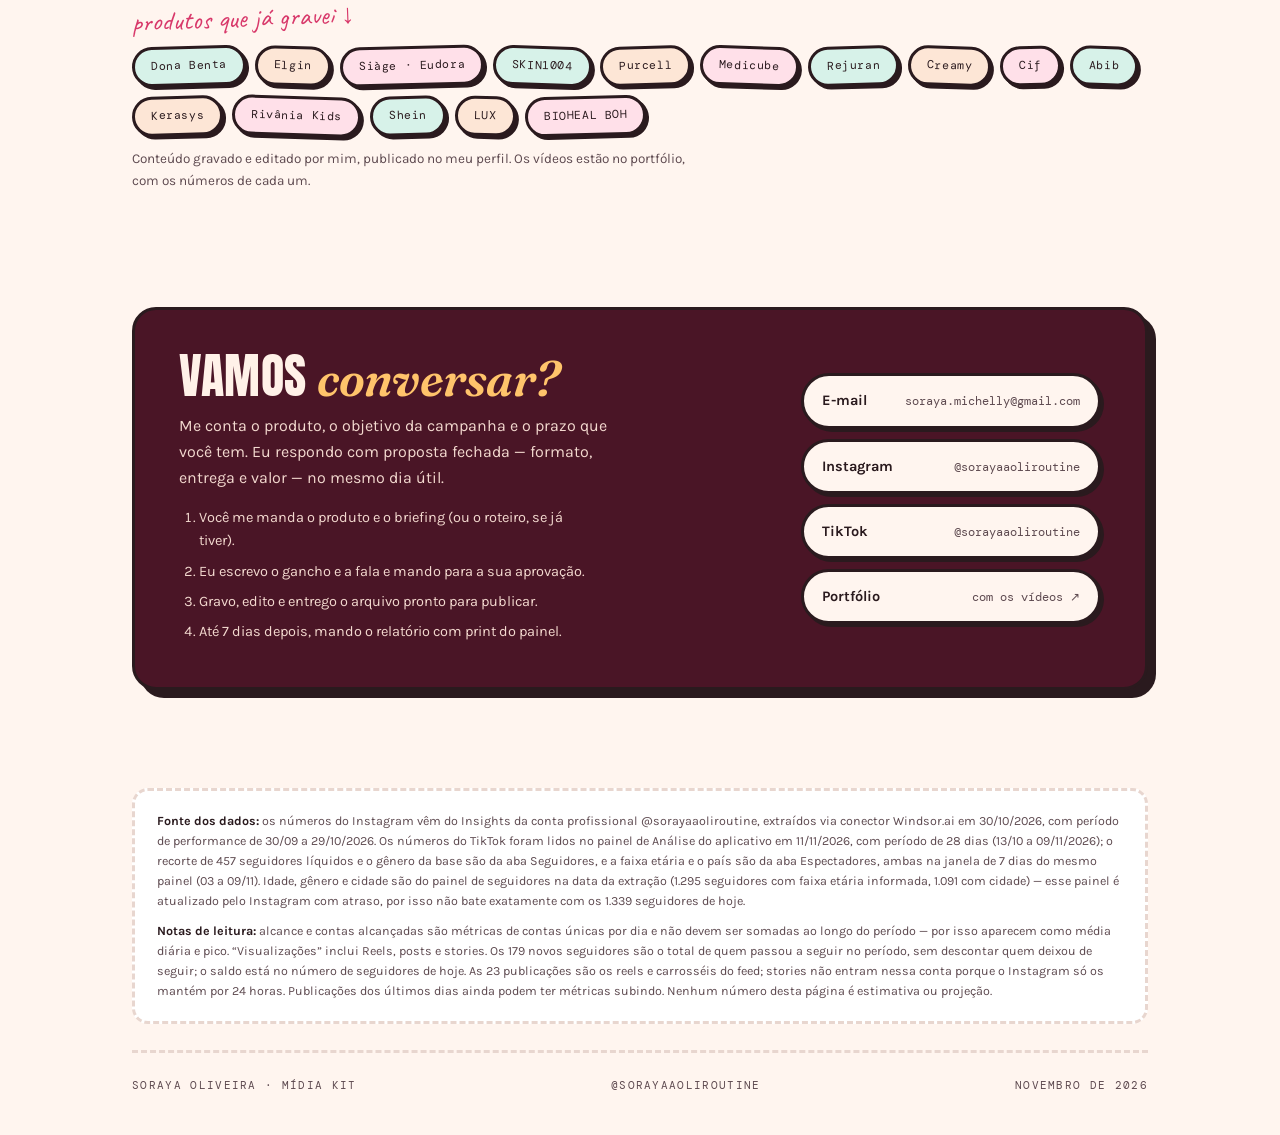
==== commit 497077e1: "Acrescenta o provador da Shein e a BIOHEAL BOH ao portfolio Reels de 03/11 e 10/11, os dois ja em bt" ====
--- a/midia-kit/index.html
+++ b/midia-kit/index.html
@@ -852,6 +852,7 @@
         <span class="chip">Rivânia Kids</span>
         <span class="chip">Shein</span>
         <span class="chip">LUX</span>
+        <span class="chip">BIOHEAL BOH</span>
       </div>
       <p class="rodape-chips">Conteúdo gravado e editado por mim, publicado no meu perfil. Os vídeos estão no portfólio, com os números de cada um.</p>
     </div>
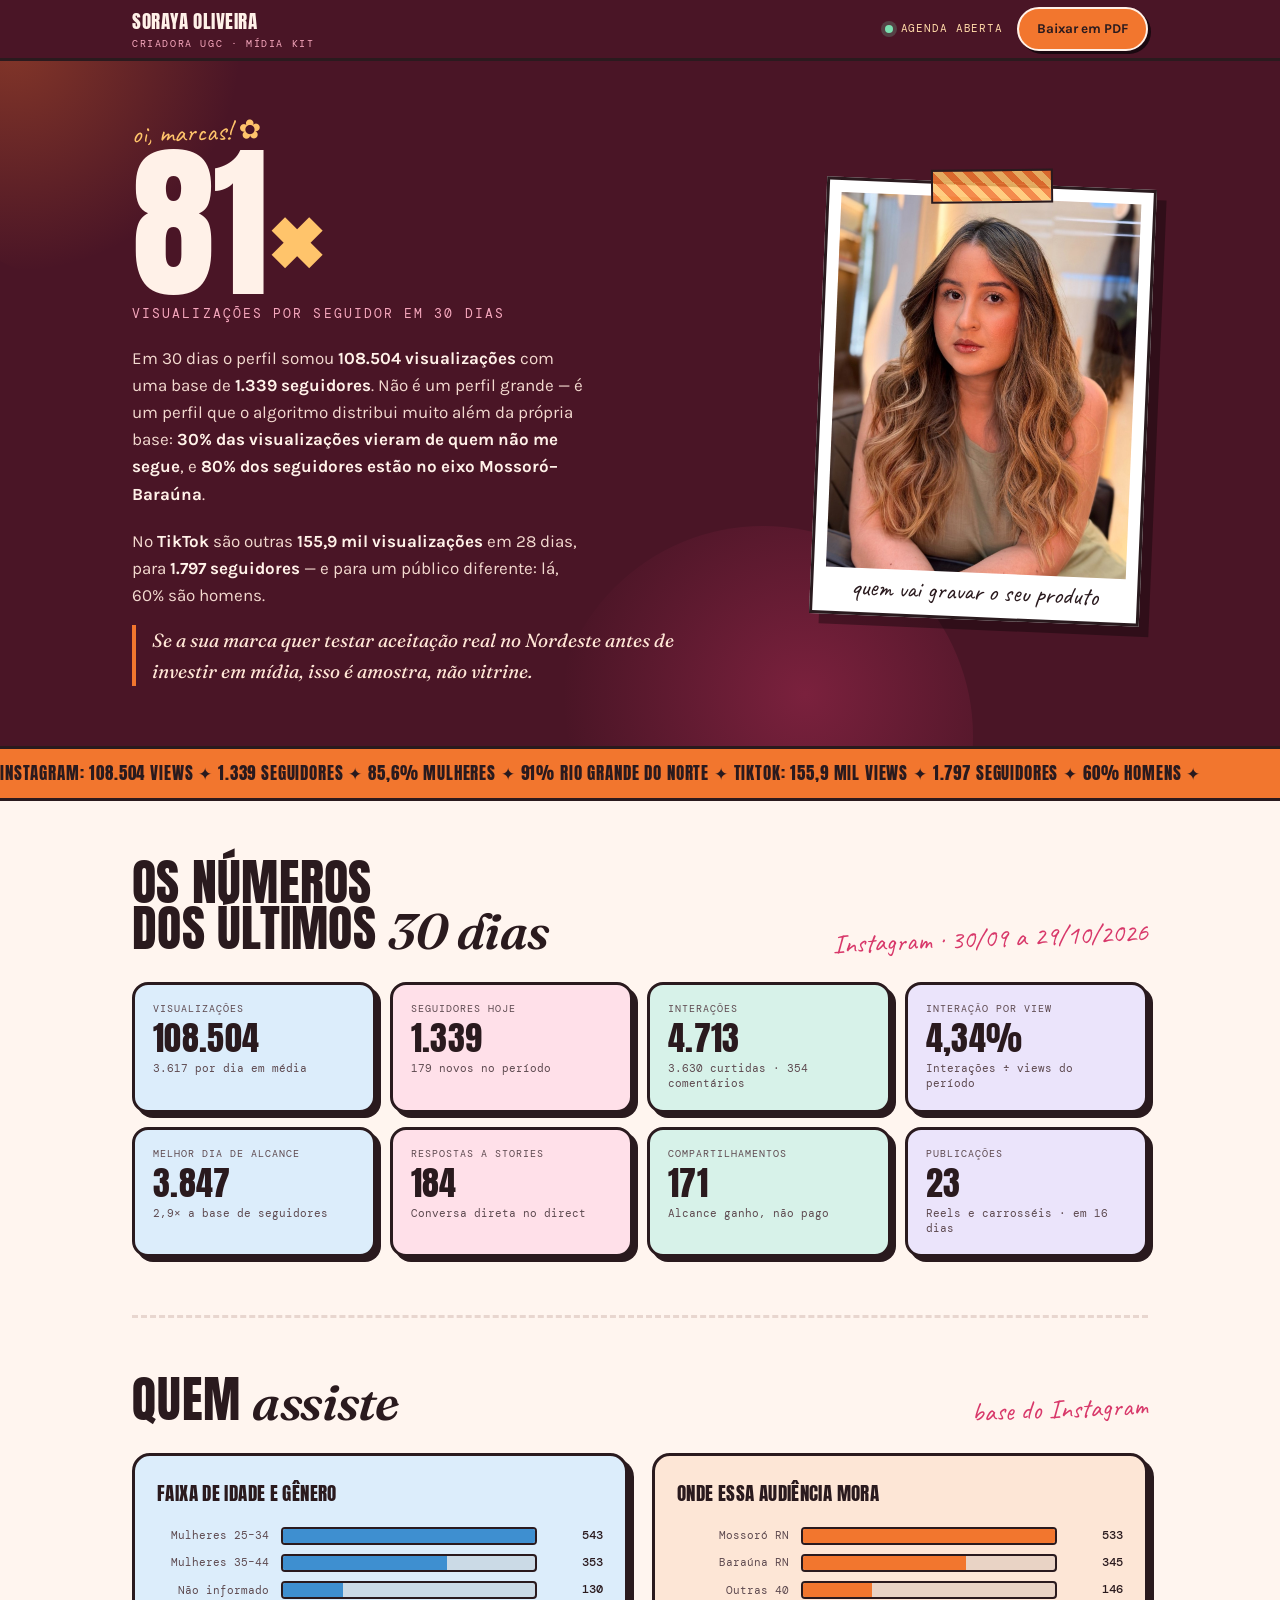
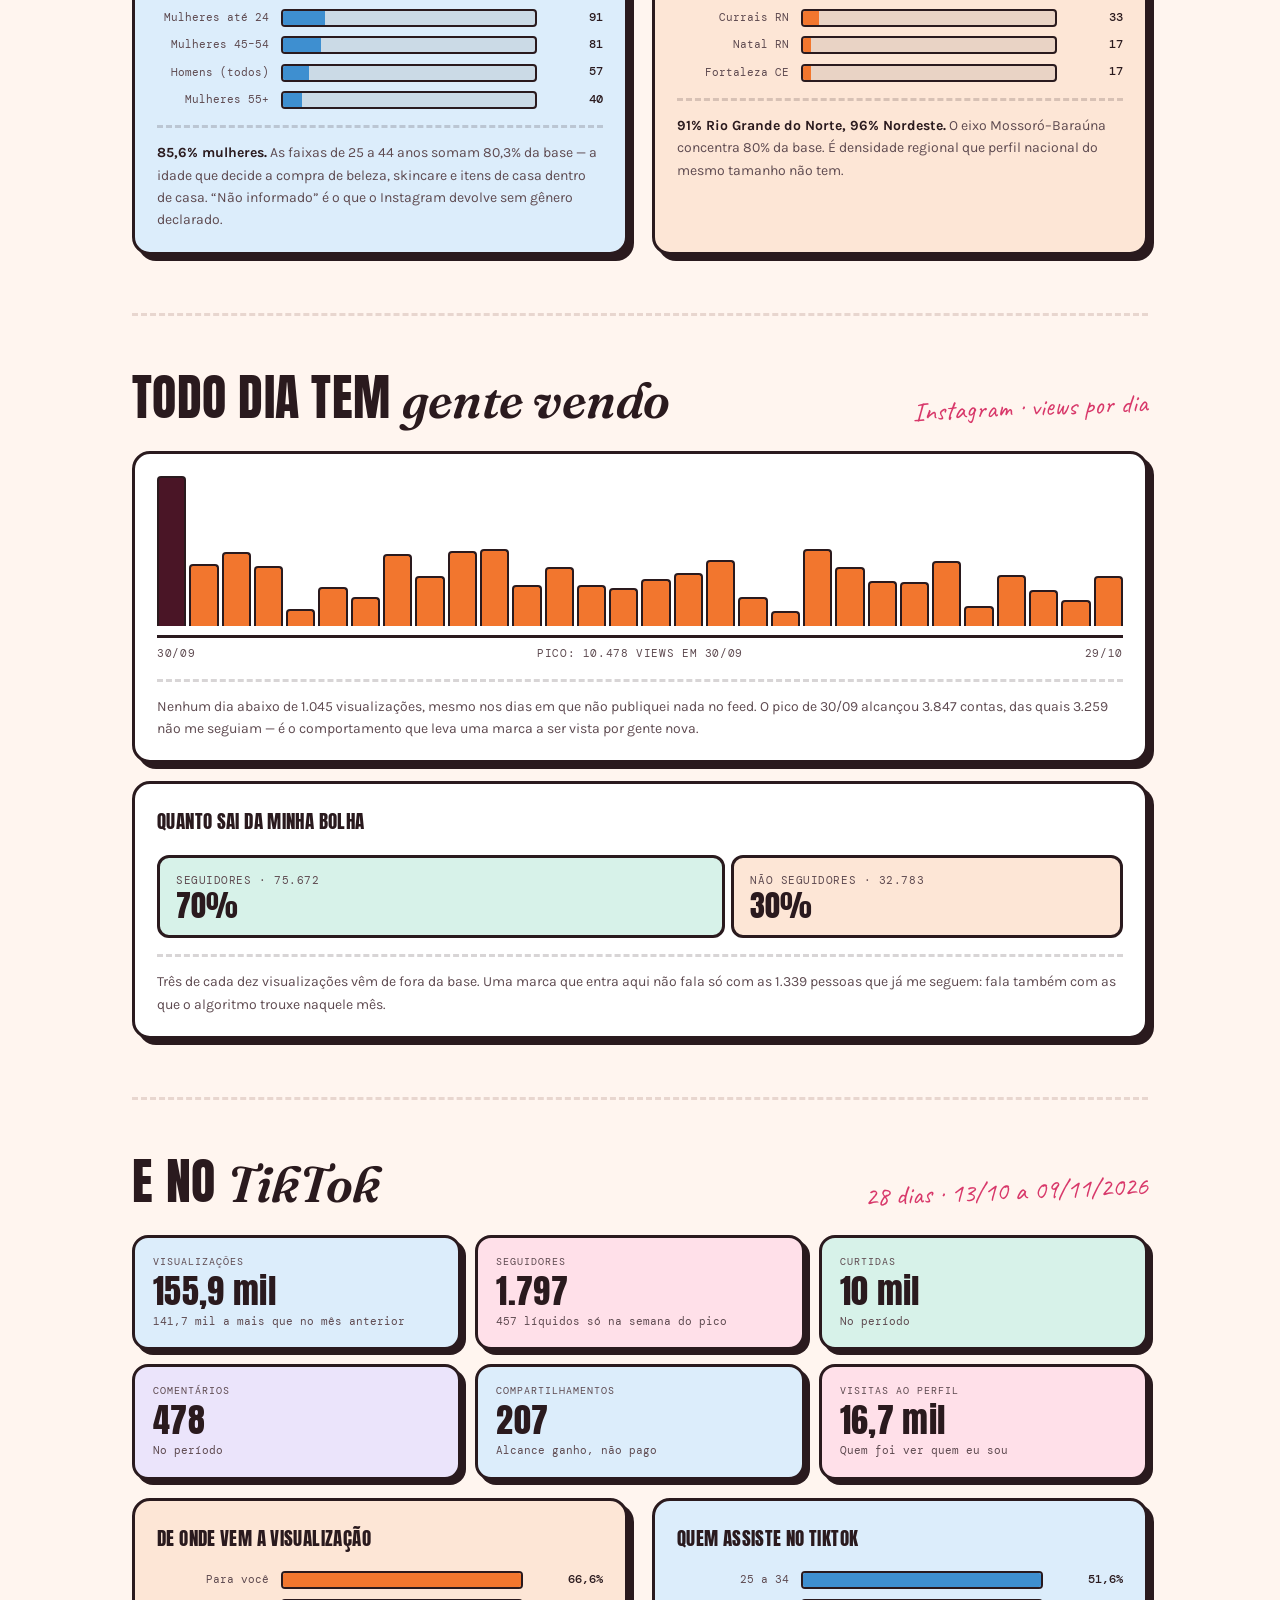
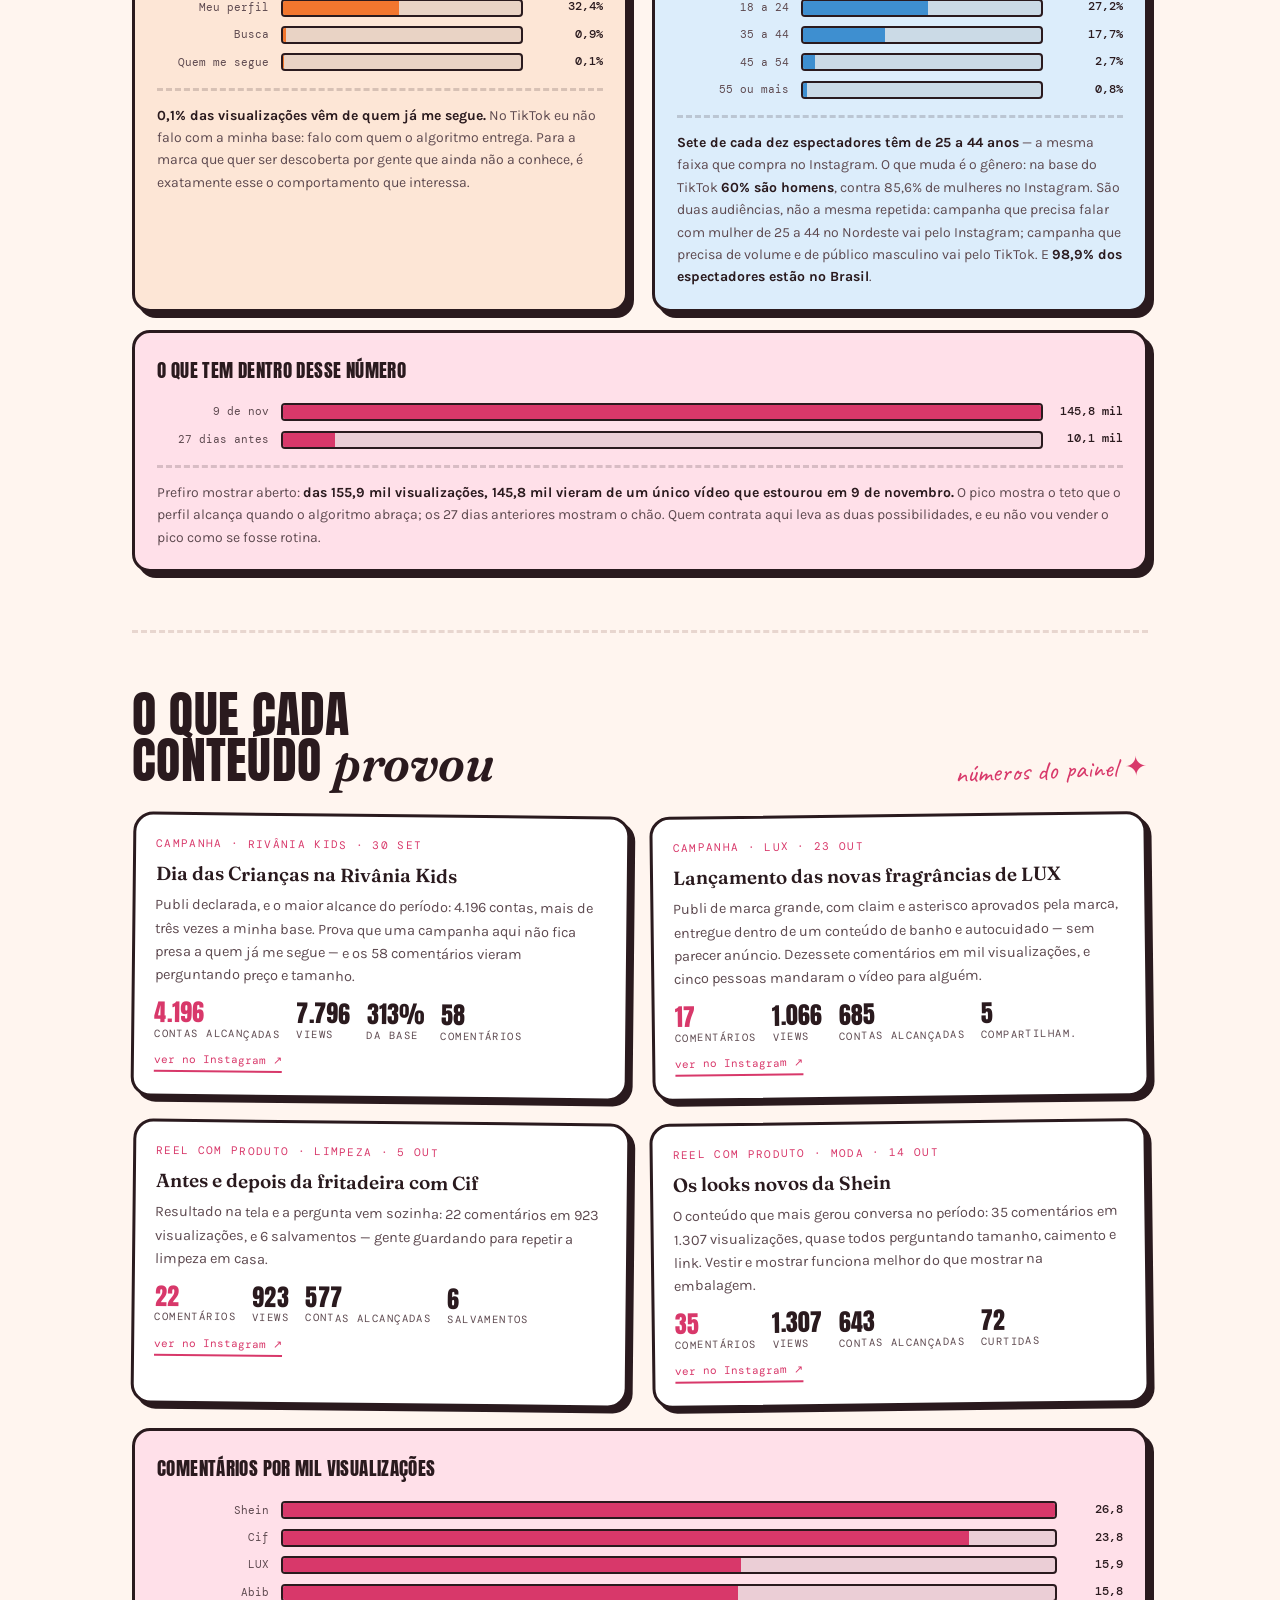
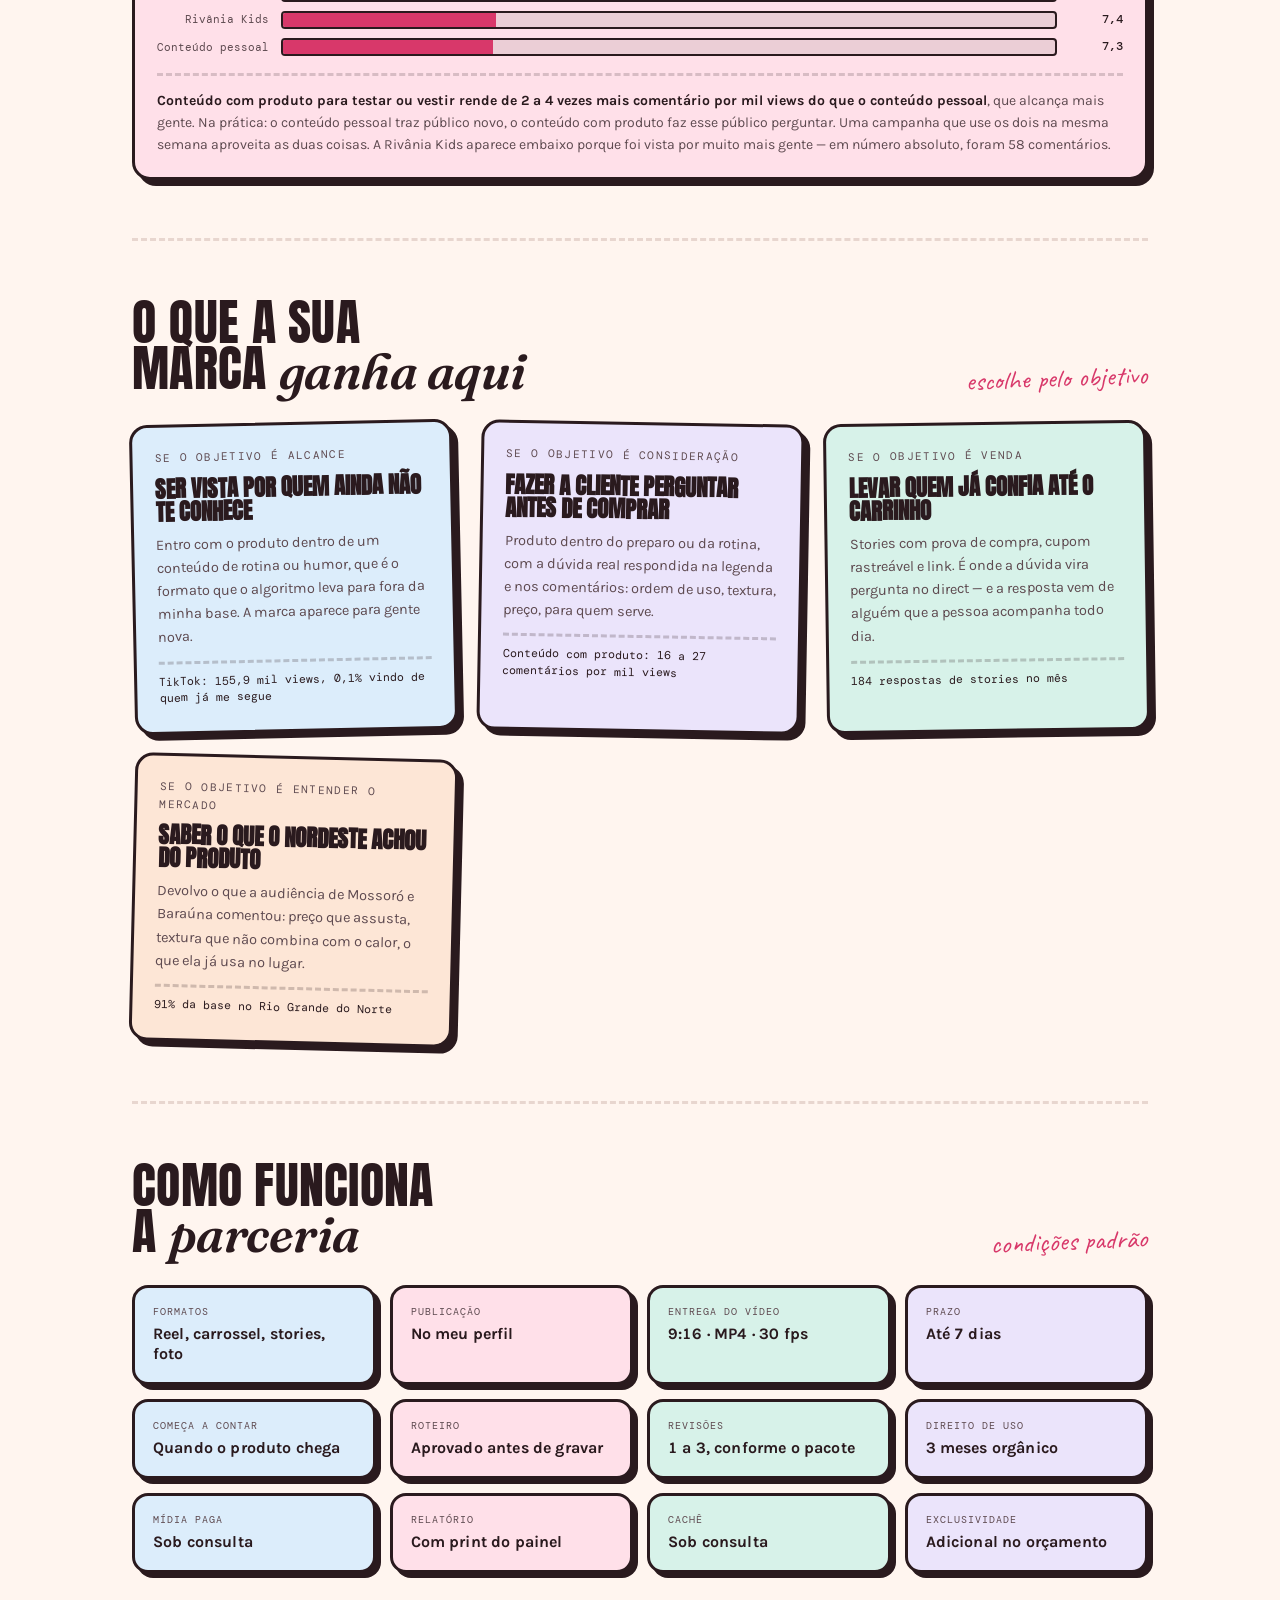
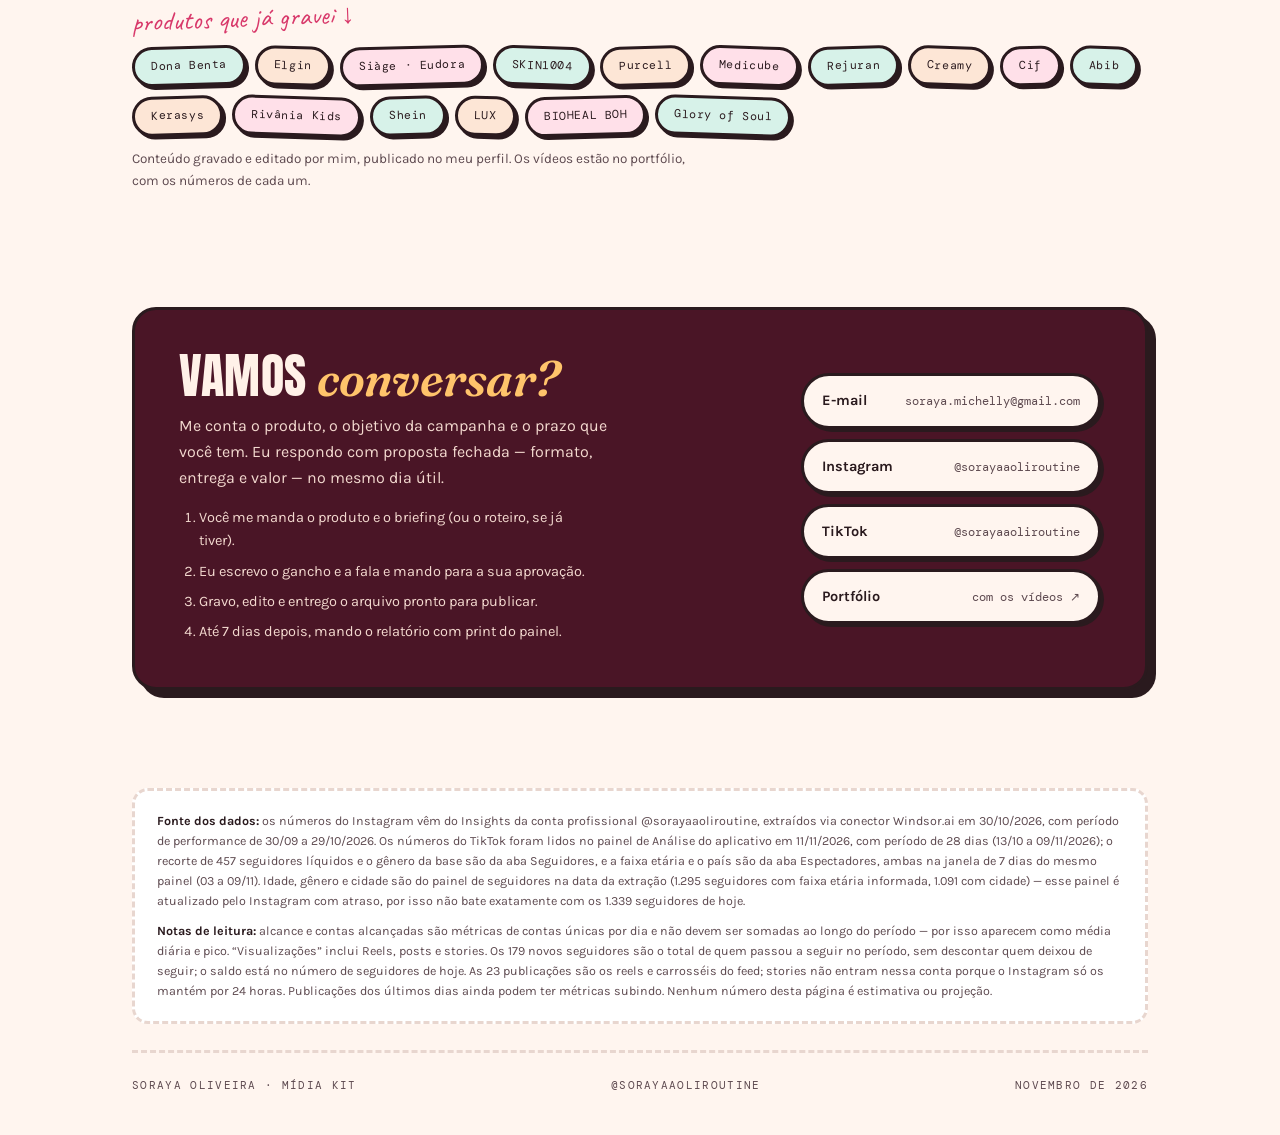
==== commit 4afae45f: "Credita a Glory of Soul no video de barreira cutanea A Soraya confirmou que a parceria desse video e" ====
--- a/midia-kit/index.html
+++ b/midia-kit/index.html
@@ -853,6 +853,7 @@
         <span class="chip">Shein</span>
         <span class="chip">LUX</span>
         <span class="chip">BIOHEAL BOH</span>
+        <span class="chip">Glory of Soul</span>
       </div>
       <p class="rodape-chips">Conteúdo gravado e editado por mim, publicado no meu perfil. Os vídeos estão no portfólio, com os números de cada um.</p>
     </div>
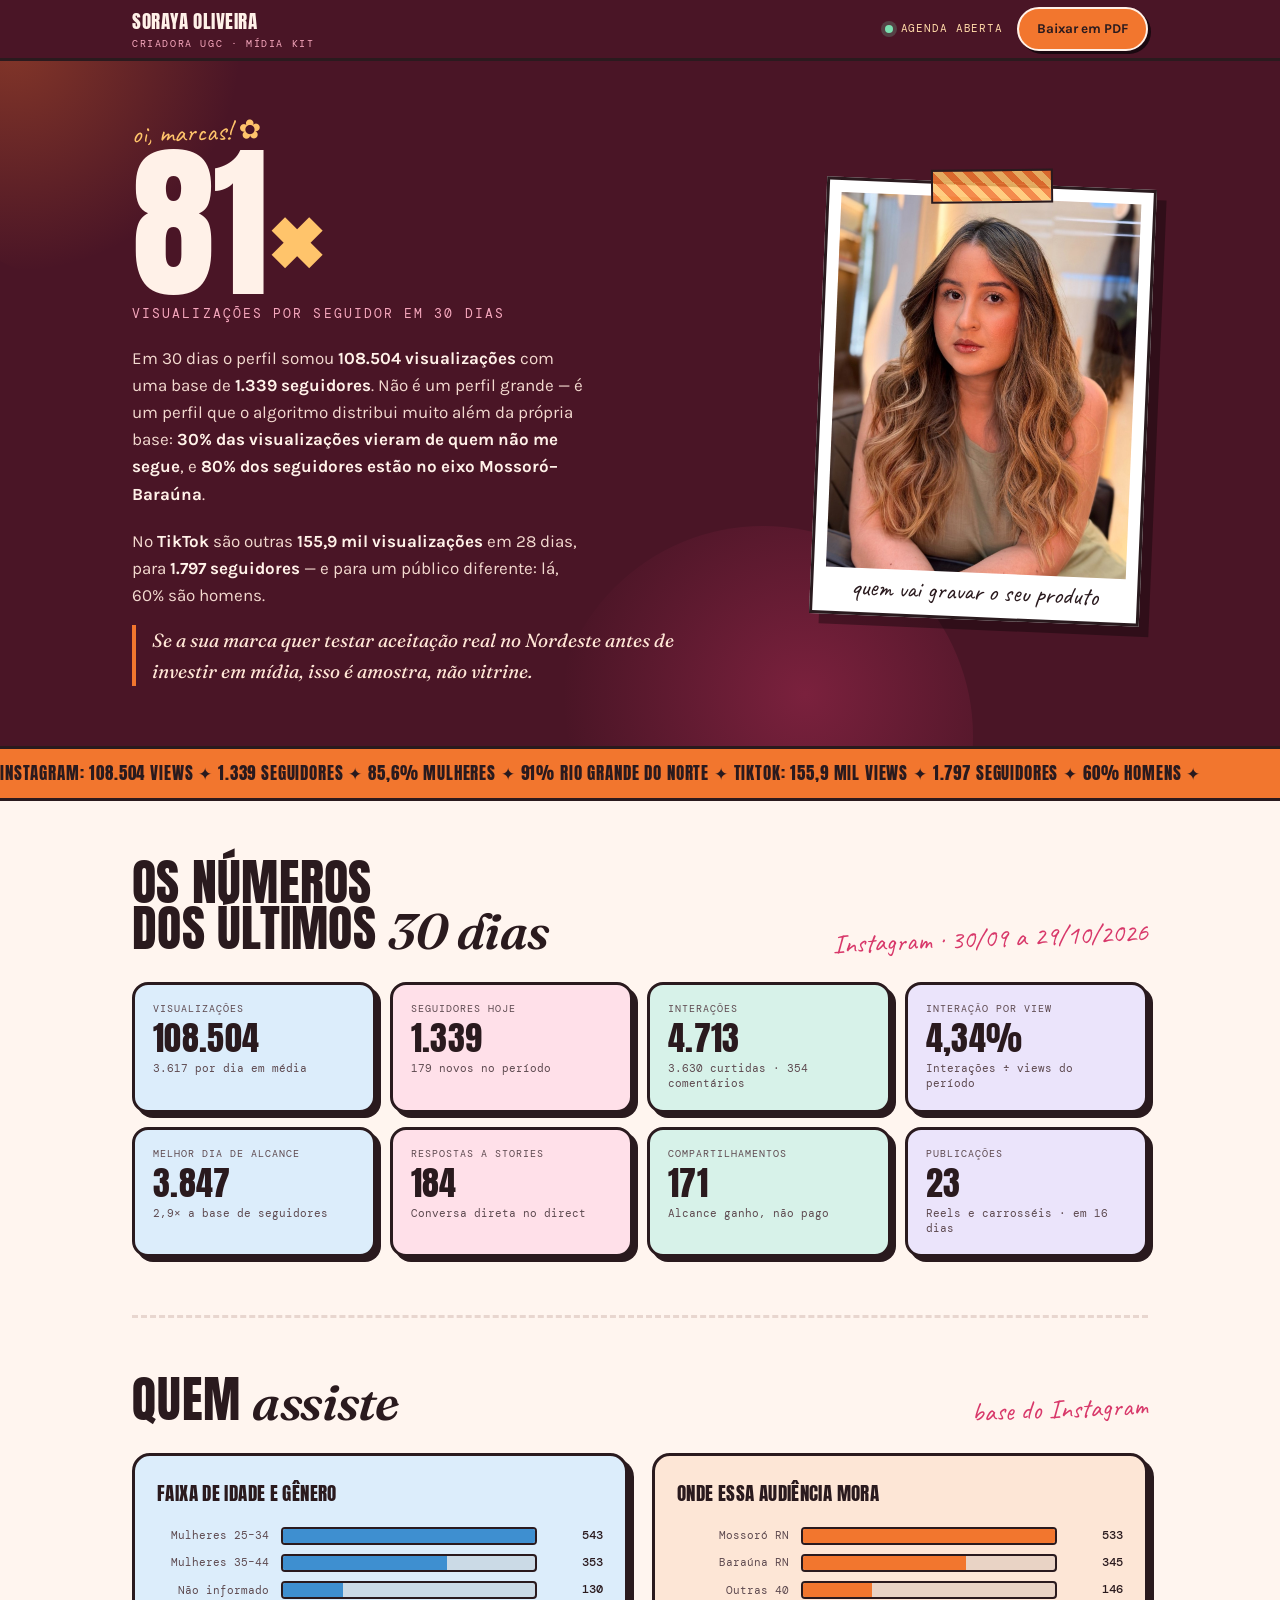
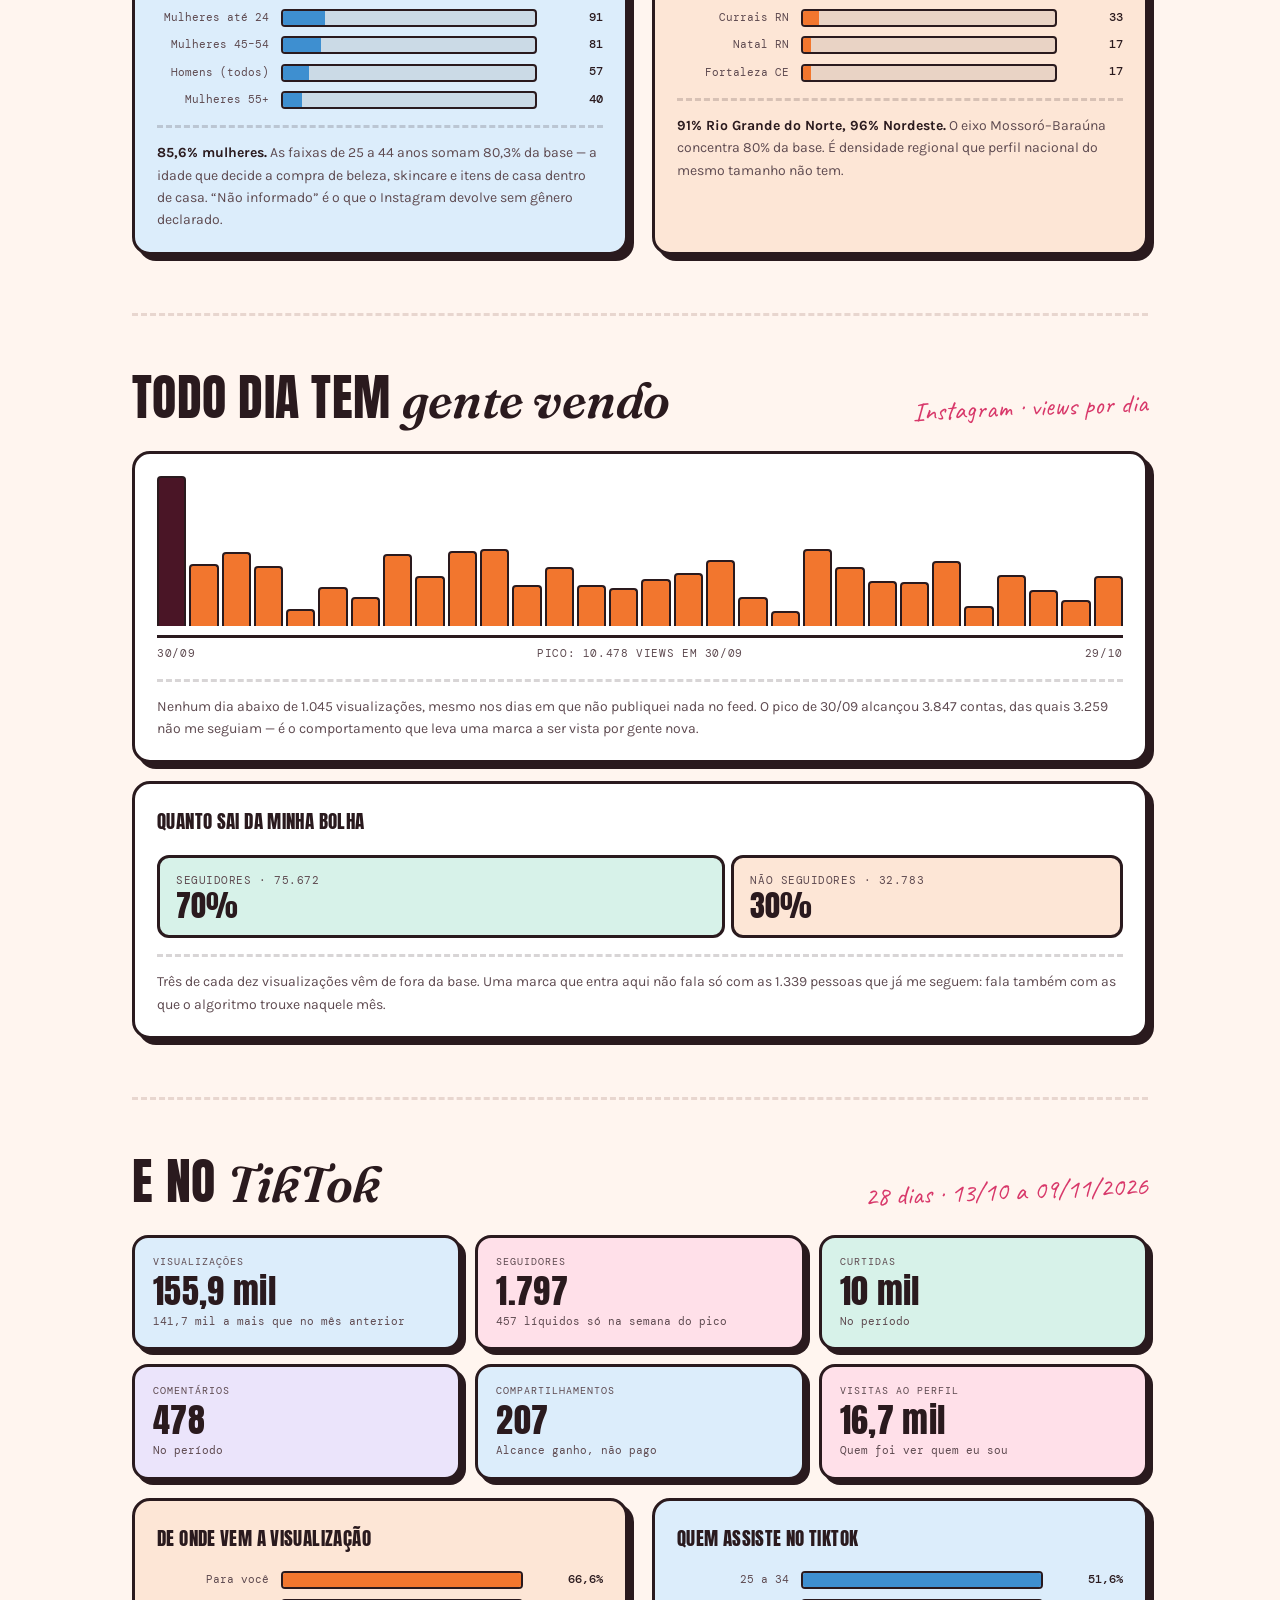
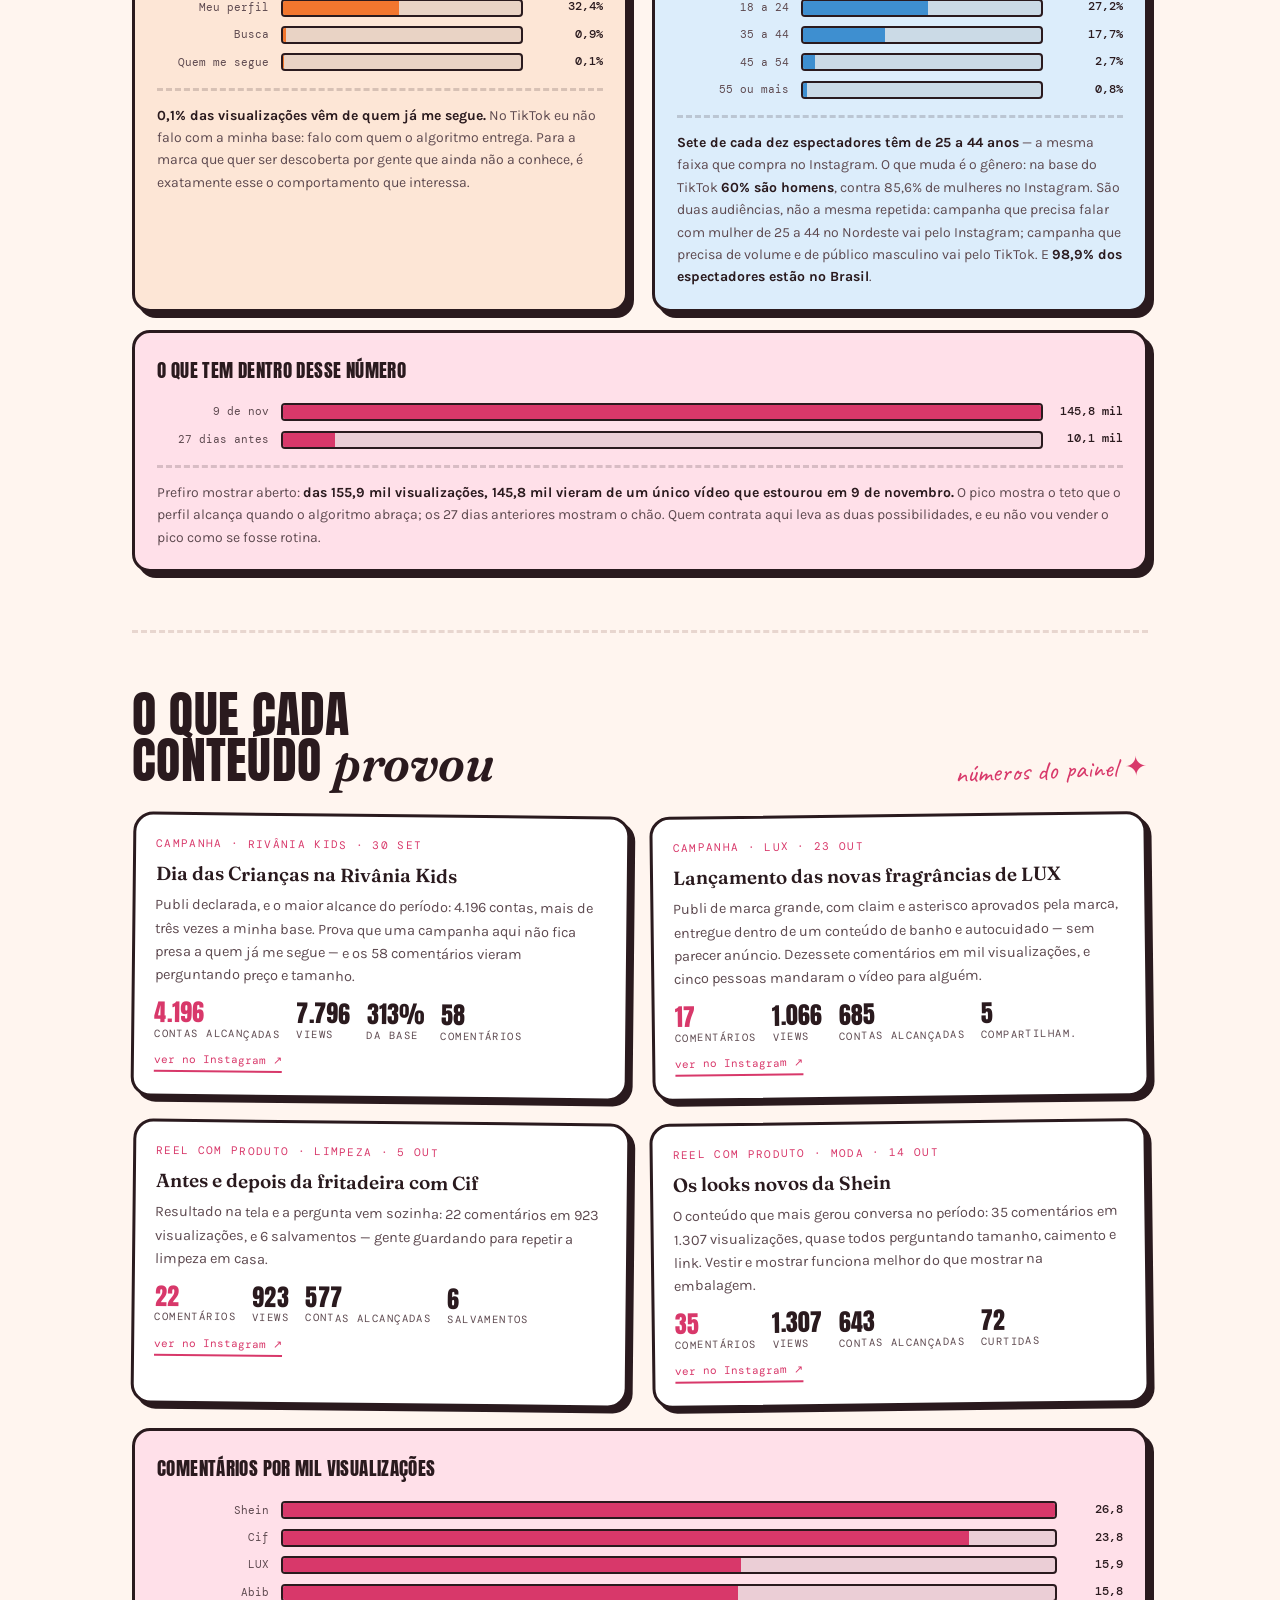
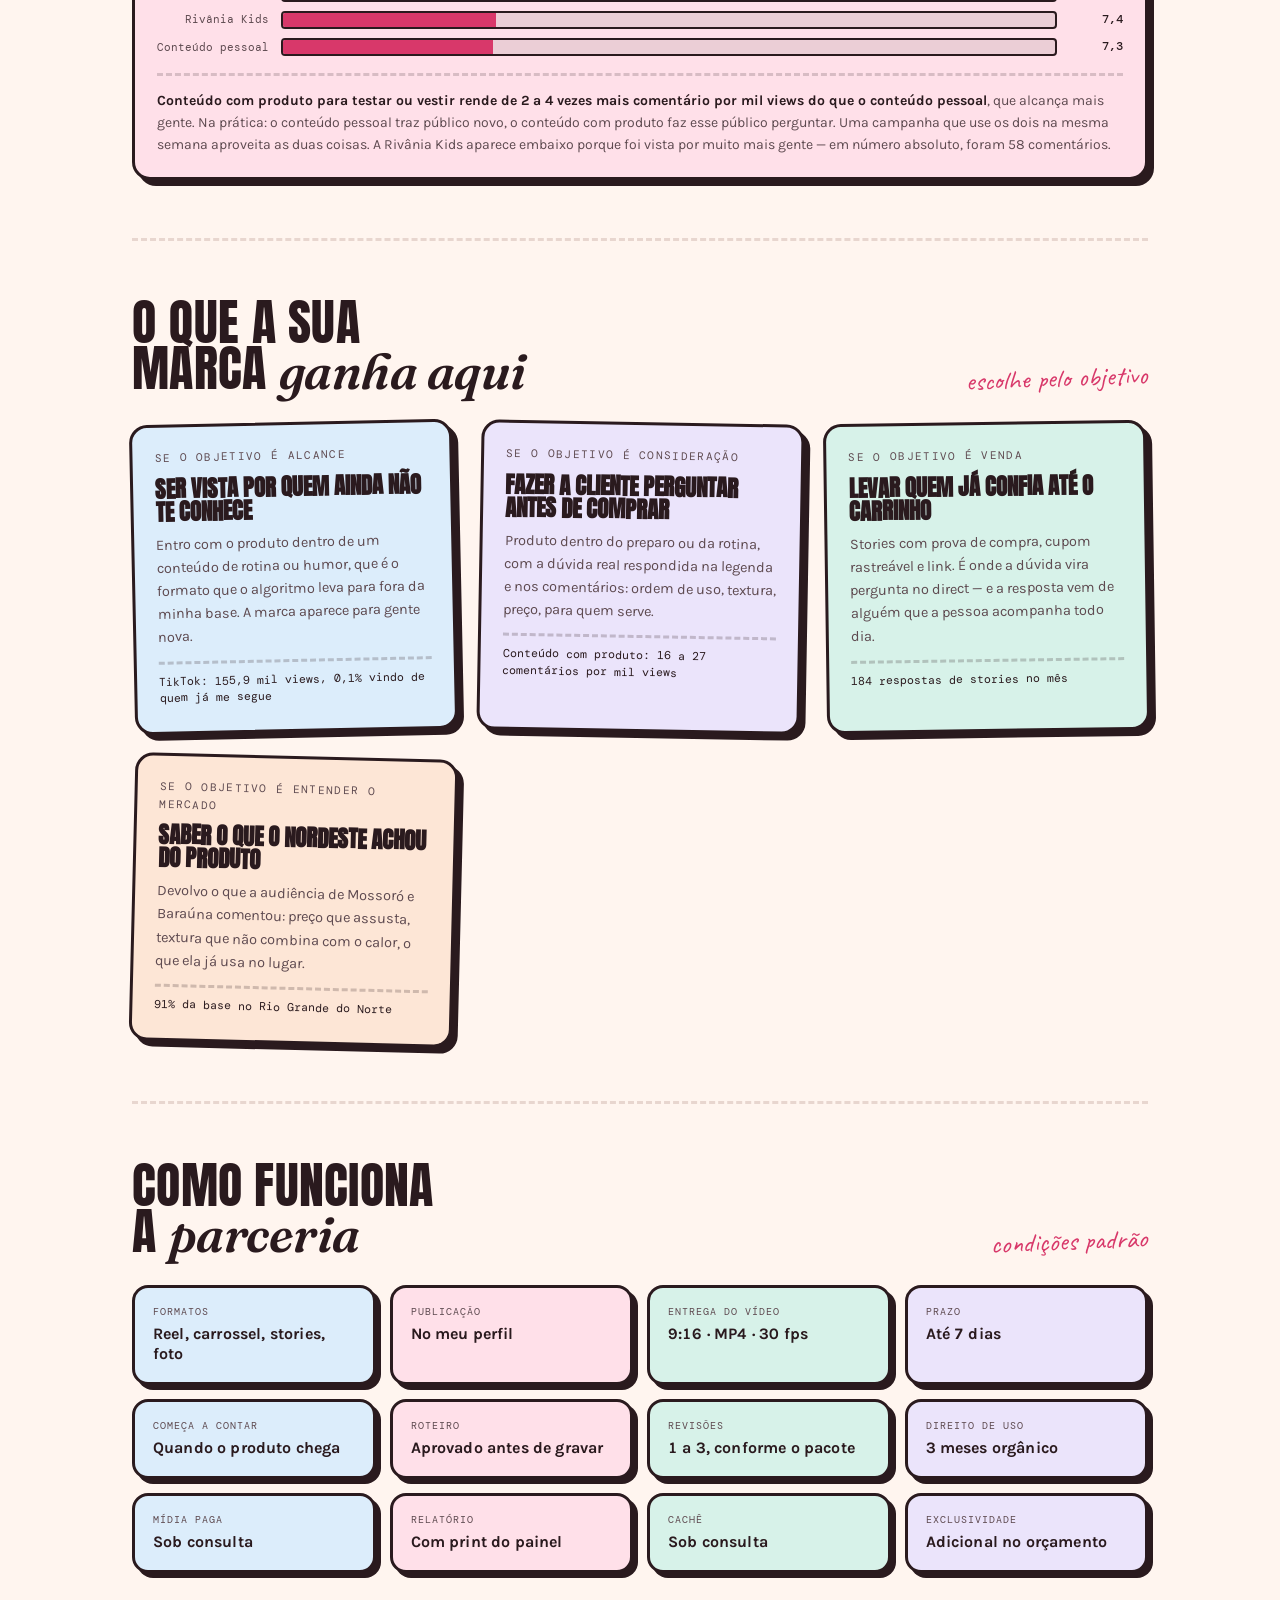
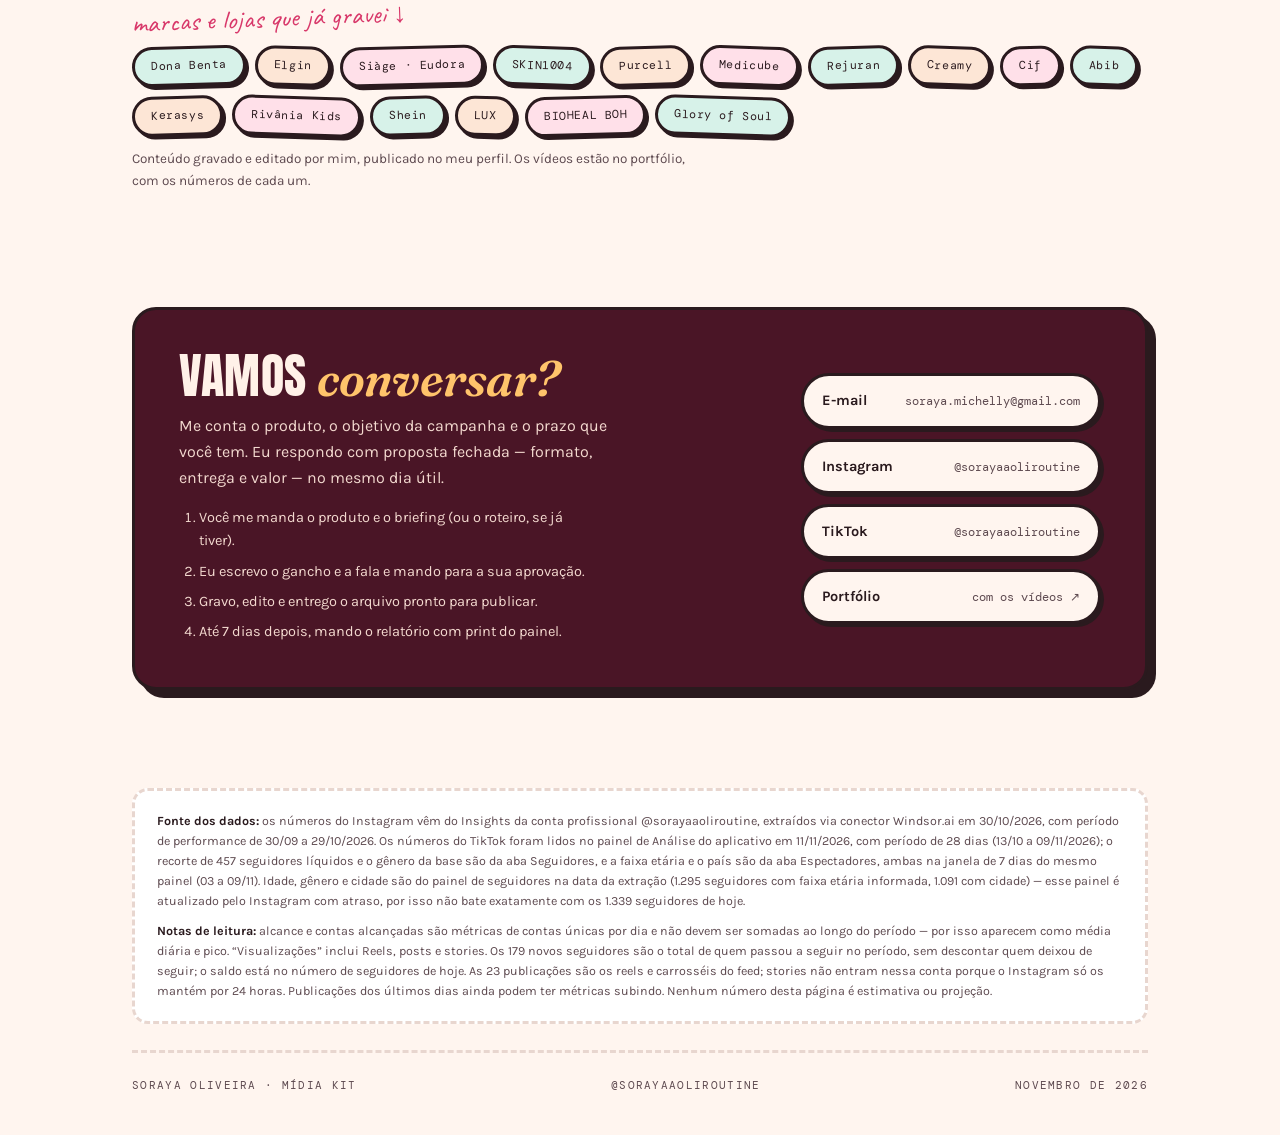
==== commit c6420d9b: "Trata a Glory of Soul como loja, nao como produto A Soraya explicou que e uma loja de skincare. No p" ====
--- a/midia-kit/index.html
+++ b/midia-kit/index.html
@@ -836,7 +836,7 @@
     </dl>
 
     <div class="marcas-bloco">
-      <span class="note">produtos que já gravei ↓</span>
+      <span class="note">marcas e lojas que já gravei ↓</span>
       <div class="chips">
         <span class="chip">Dona Benta</span>
         <span class="chip">Elgin</span>
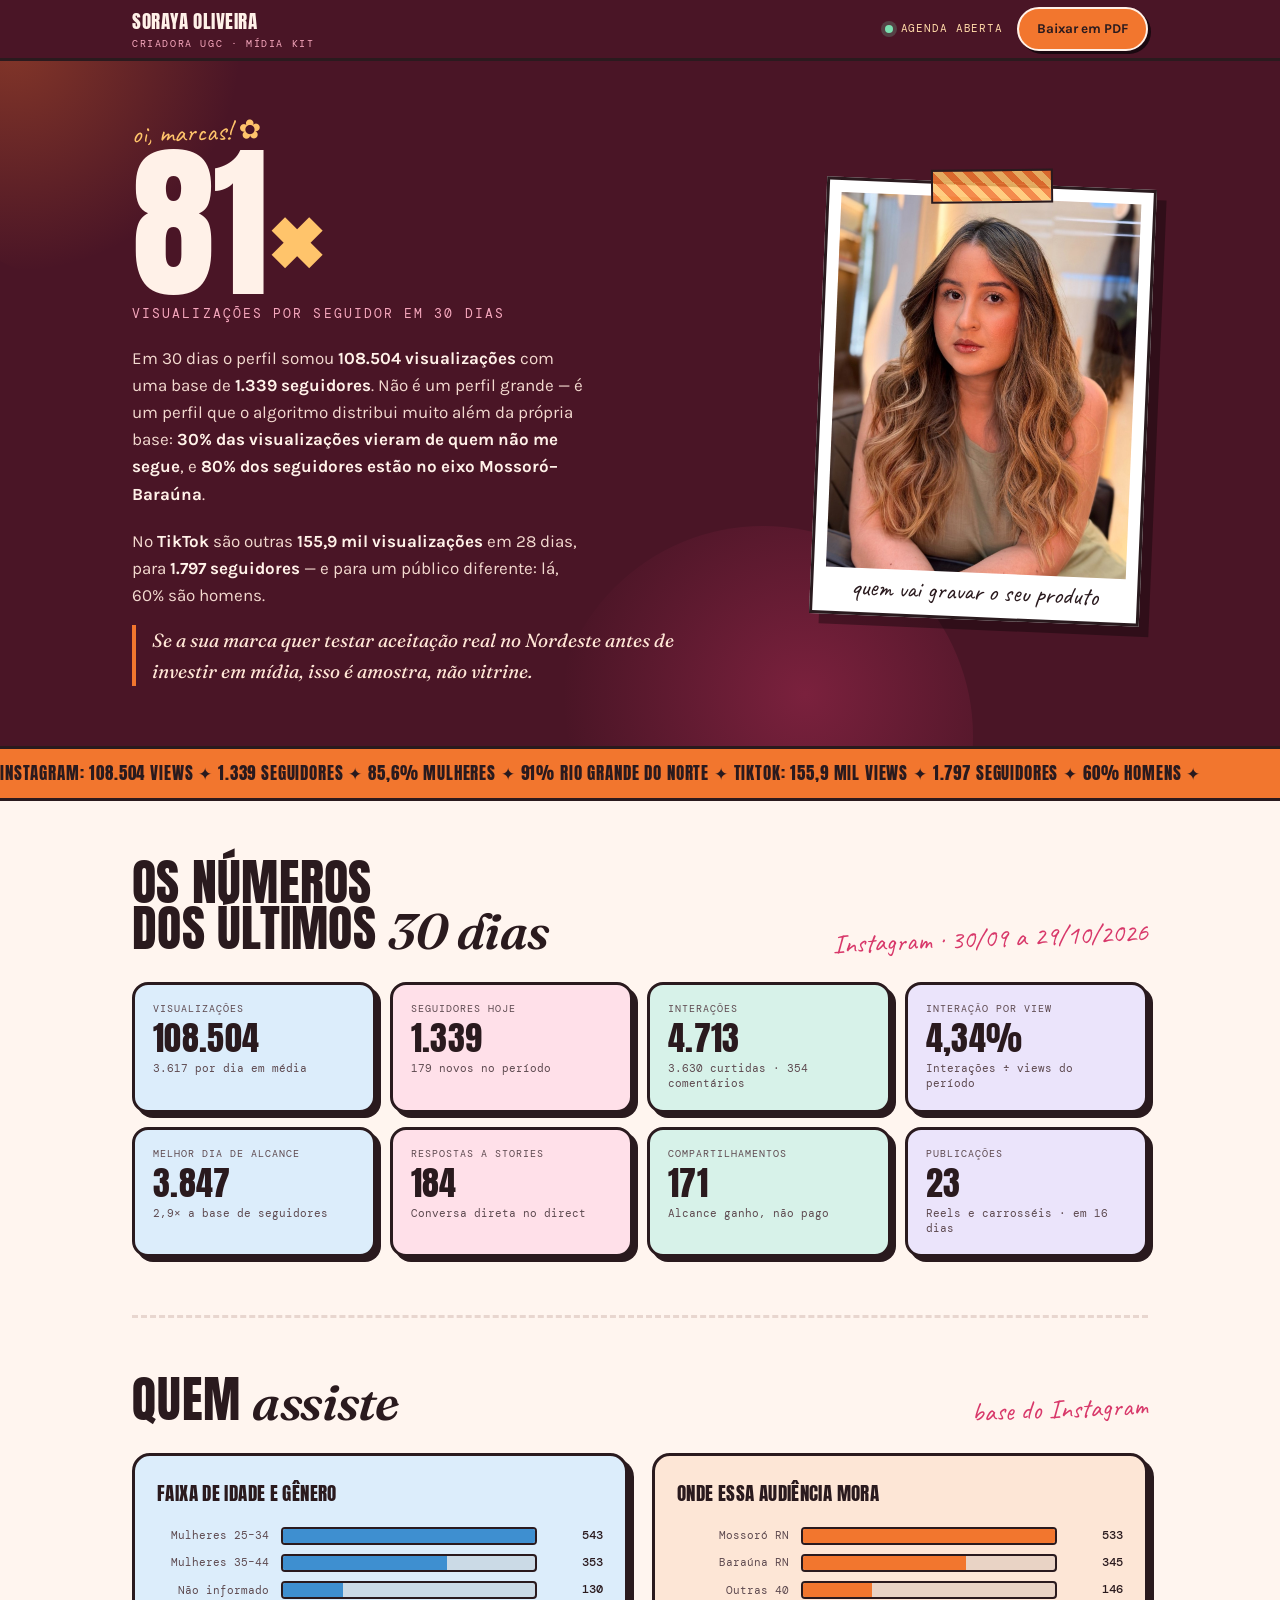
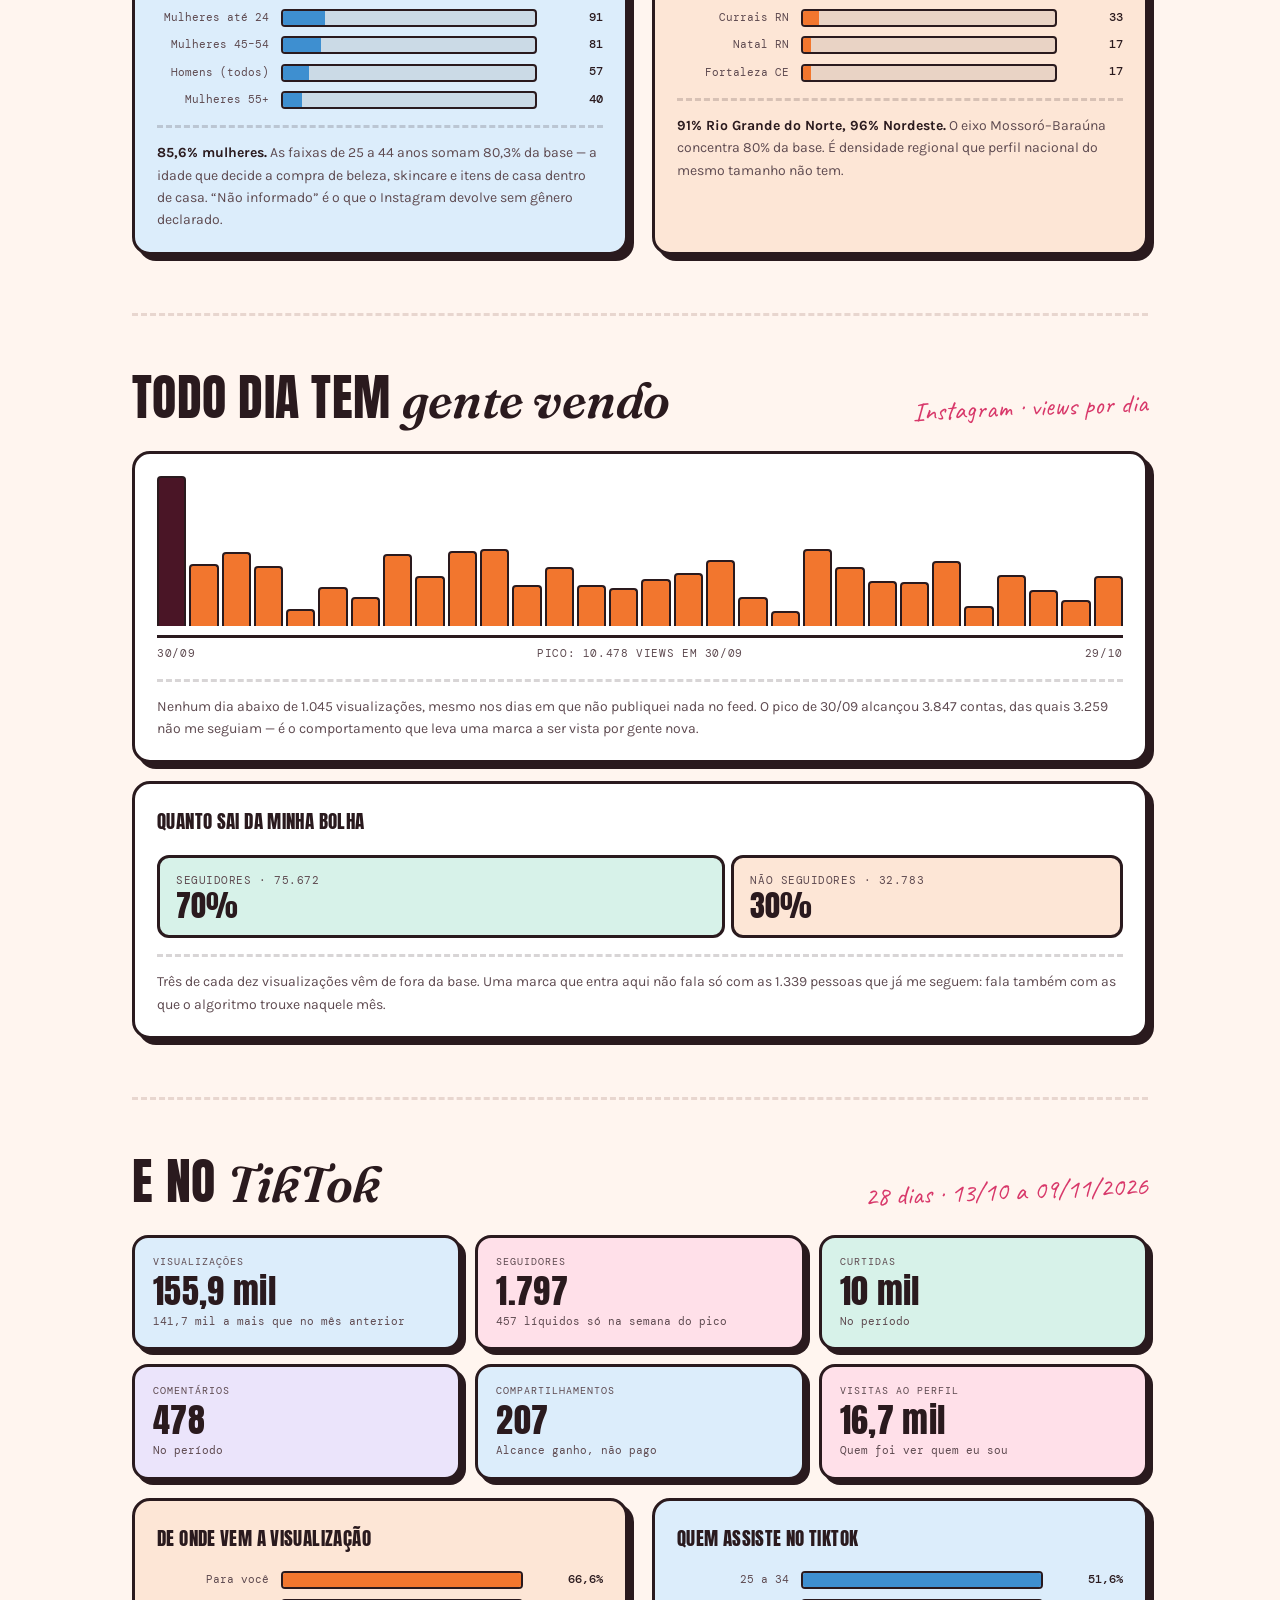
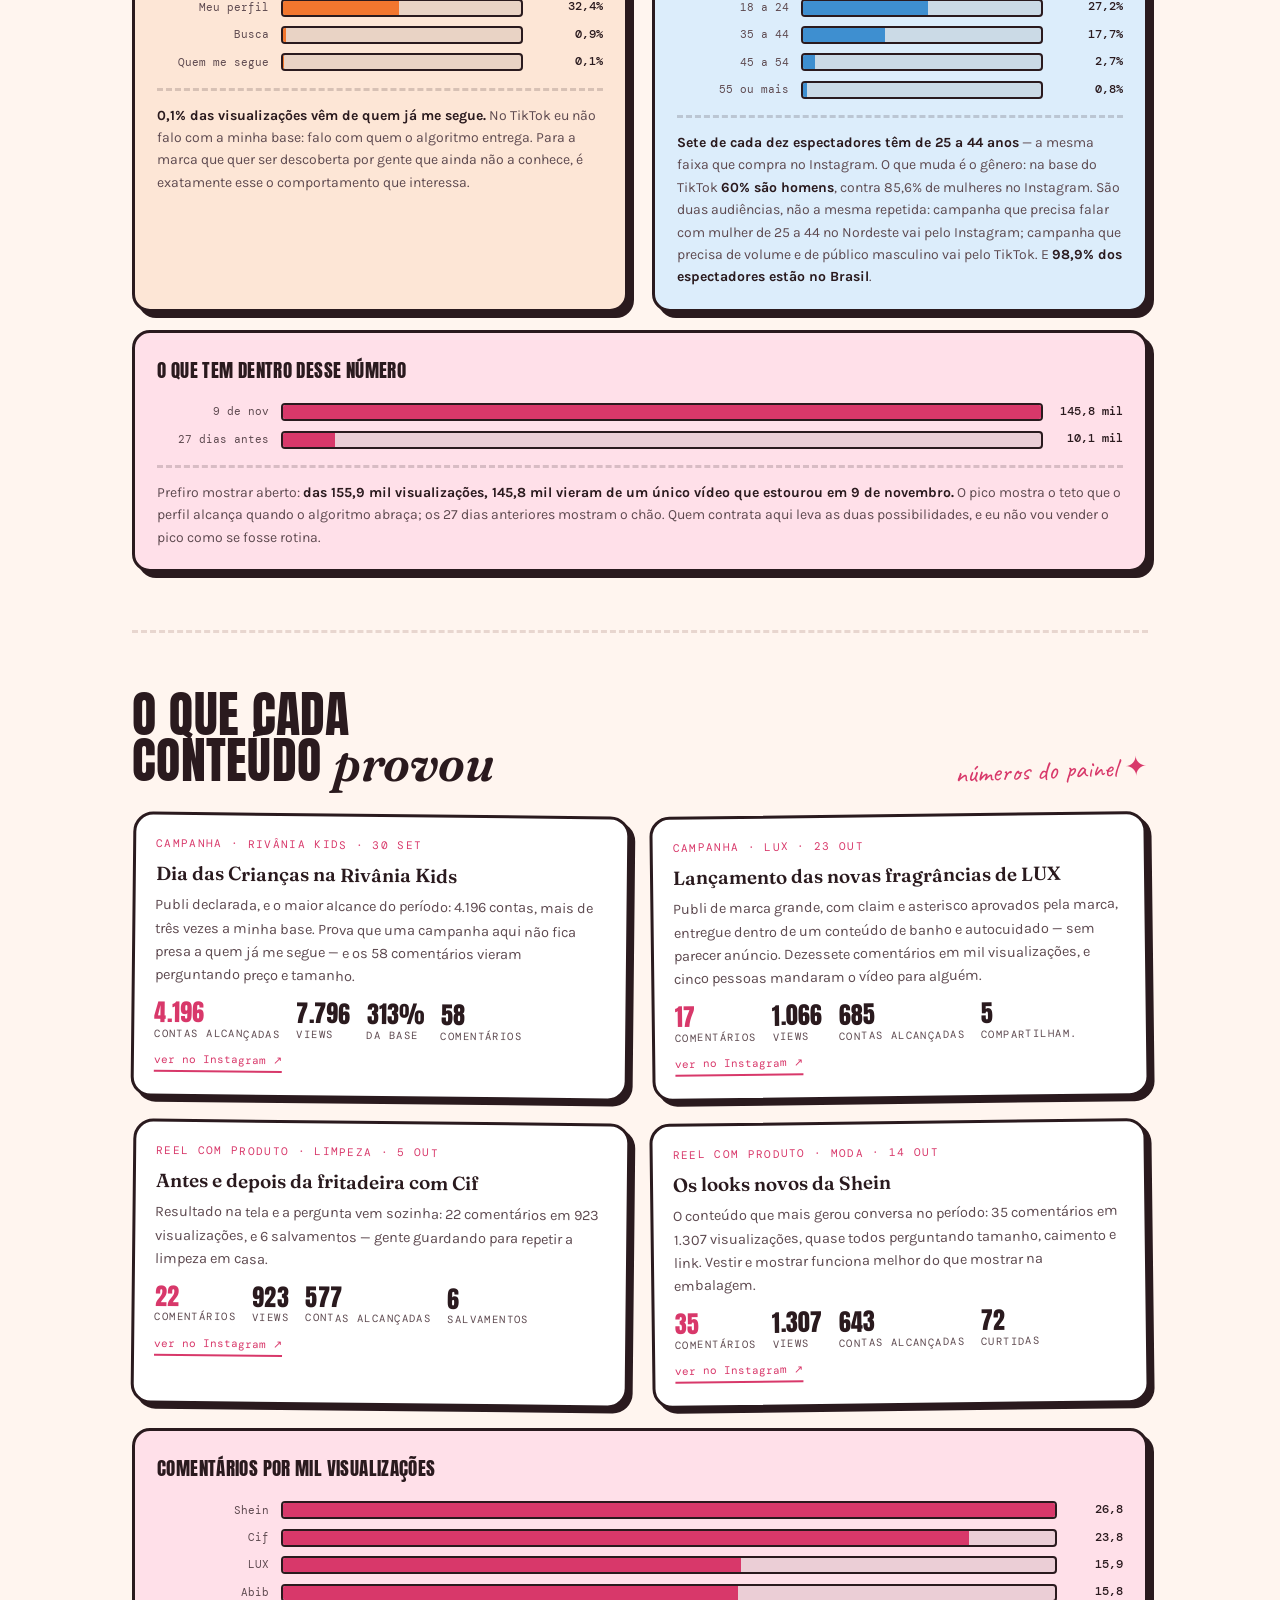
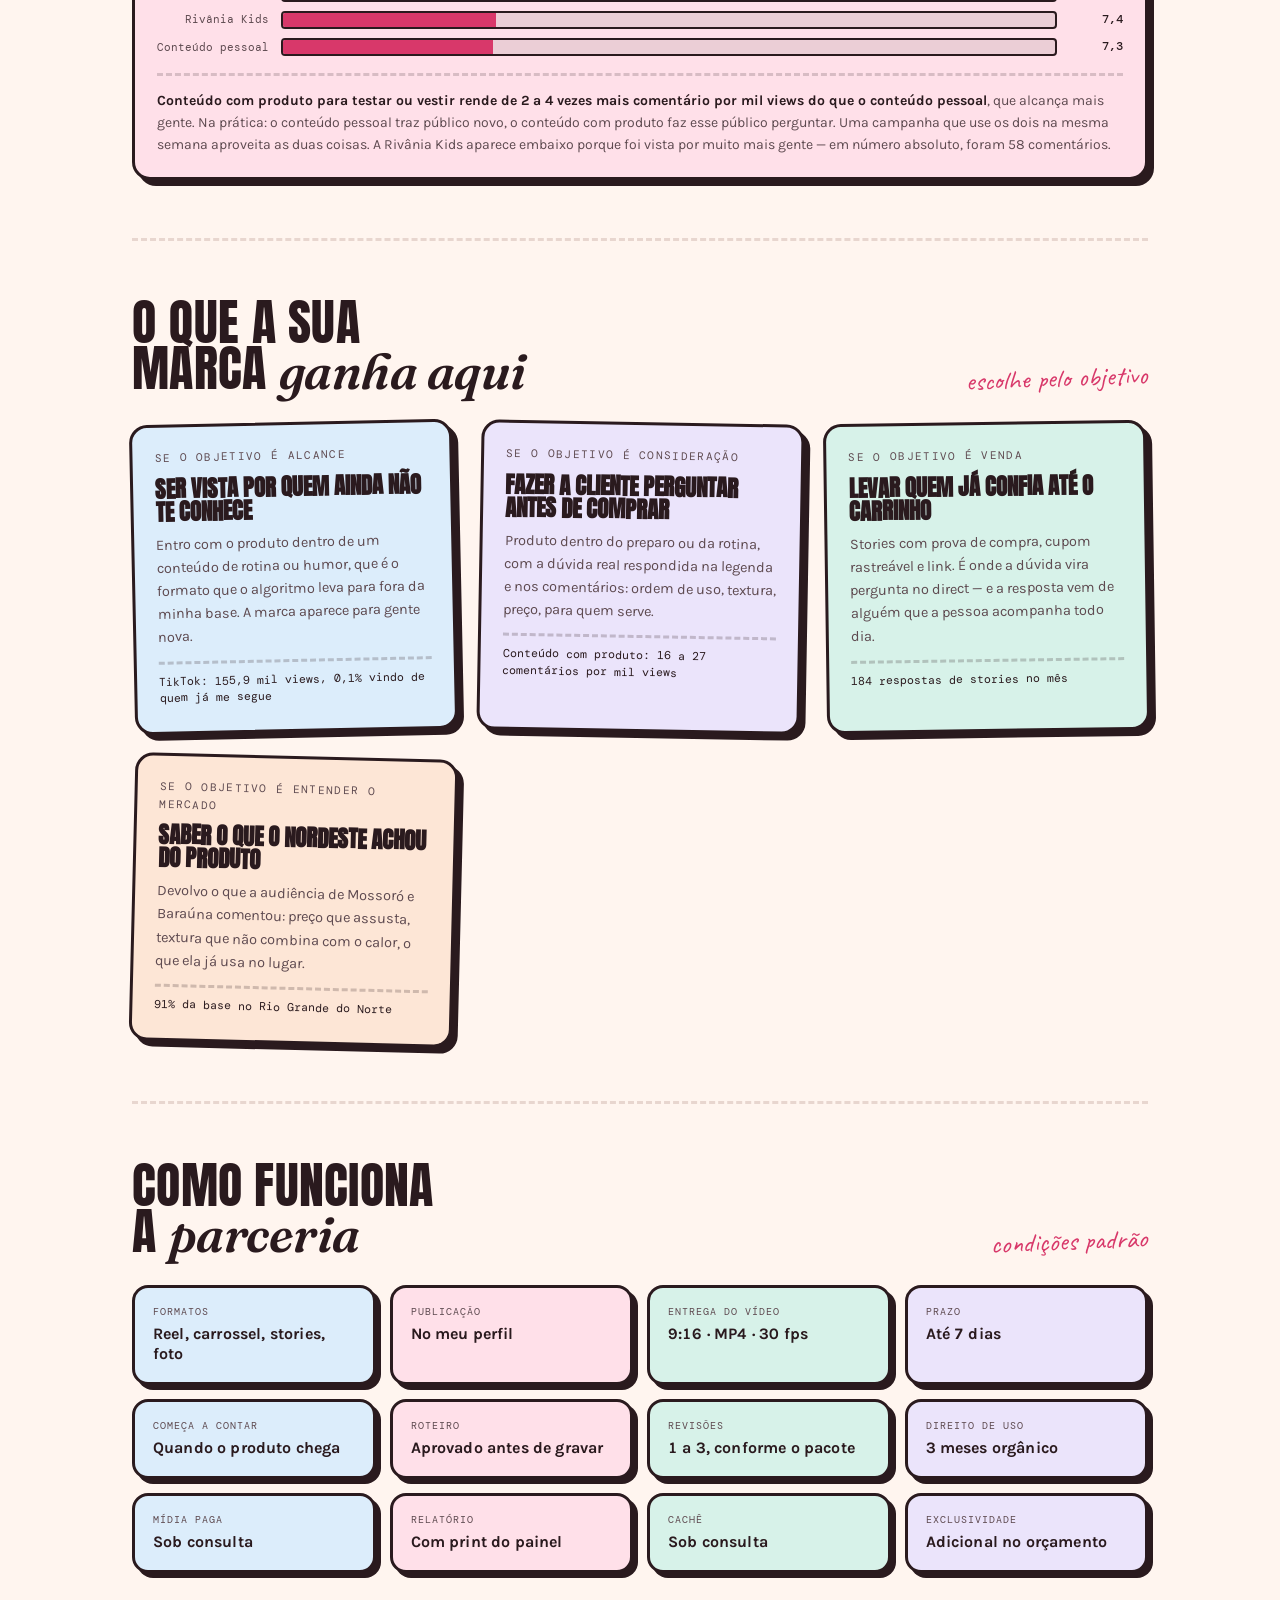
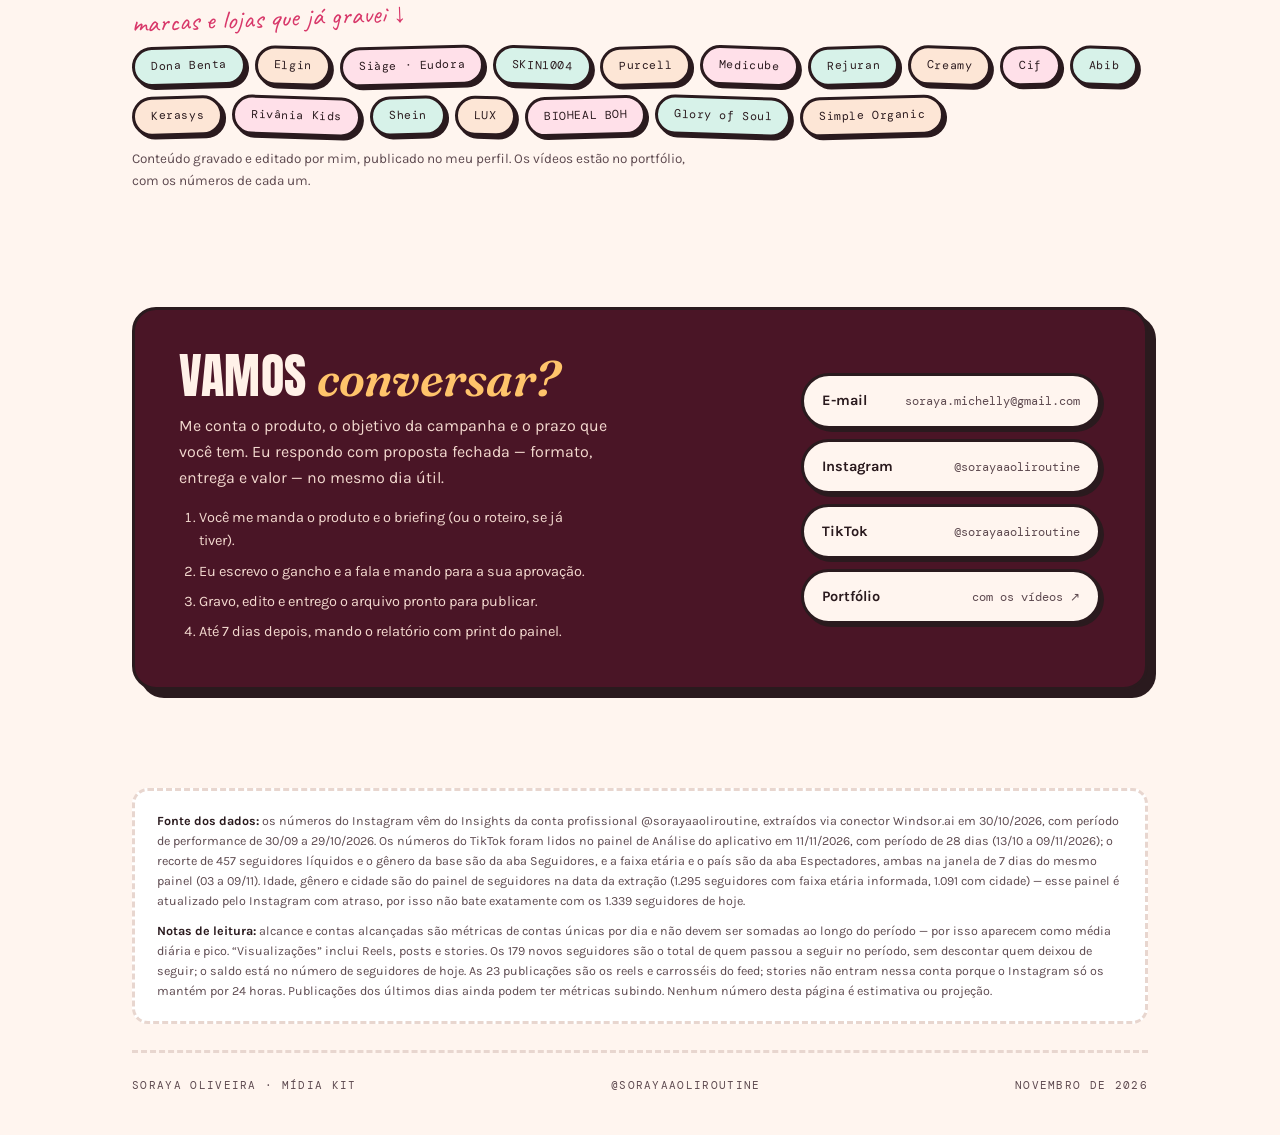
==== commit ce9cbd92: "Acrescenta o video da Simple Organic ao portfolio Reel de 11/11, teste dos produtos, com cupom propr" ====
--- a/midia-kit/index.html
+++ b/midia-kit/index.html
@@ -854,6 +854,7 @@
         <span class="chip">LUX</span>
         <span class="chip">BIOHEAL BOH</span>
         <span class="chip">Glory of Soul</span>
+        <span class="chip">Simple Organic</span>
       </div>
       <p class="rodape-chips">Conteúdo gravado e editado por mim, publicado no meu perfil. Os vídeos estão no portfólio, com os números de cada um.</p>
     </div>
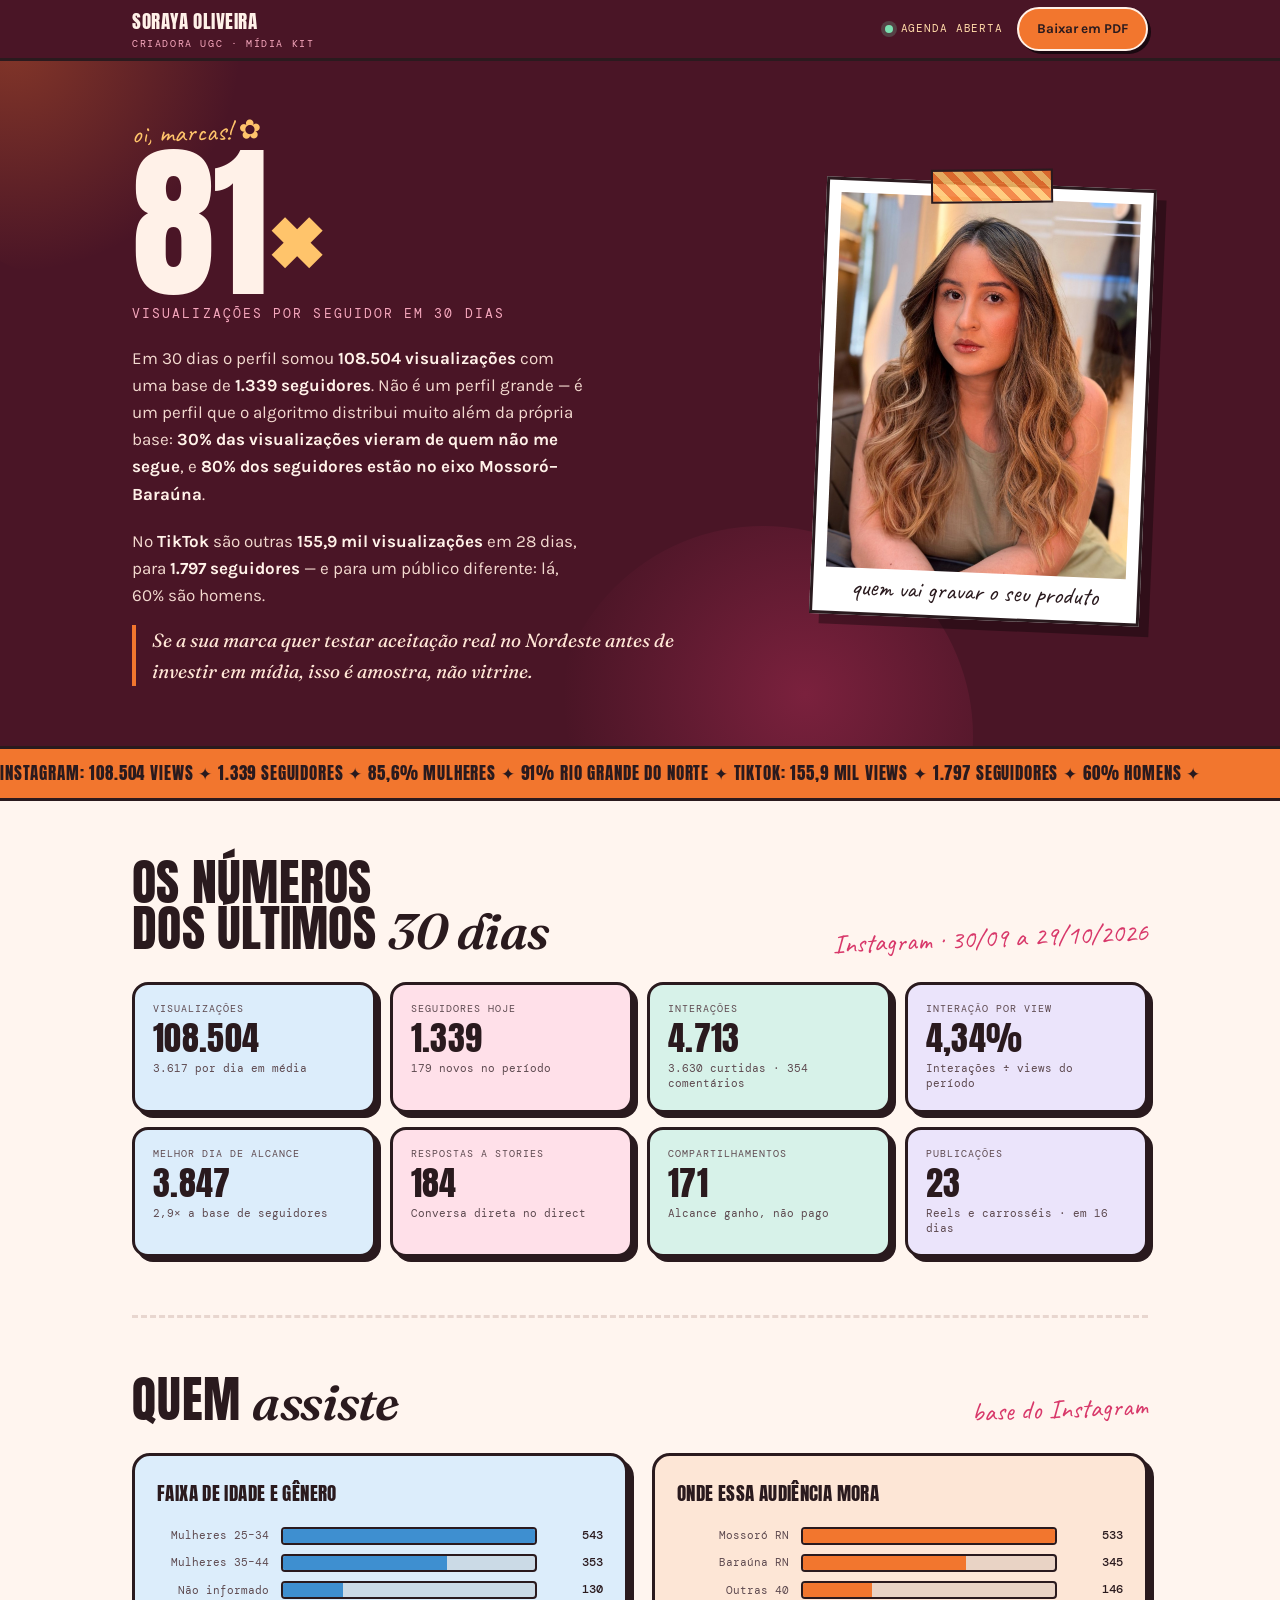
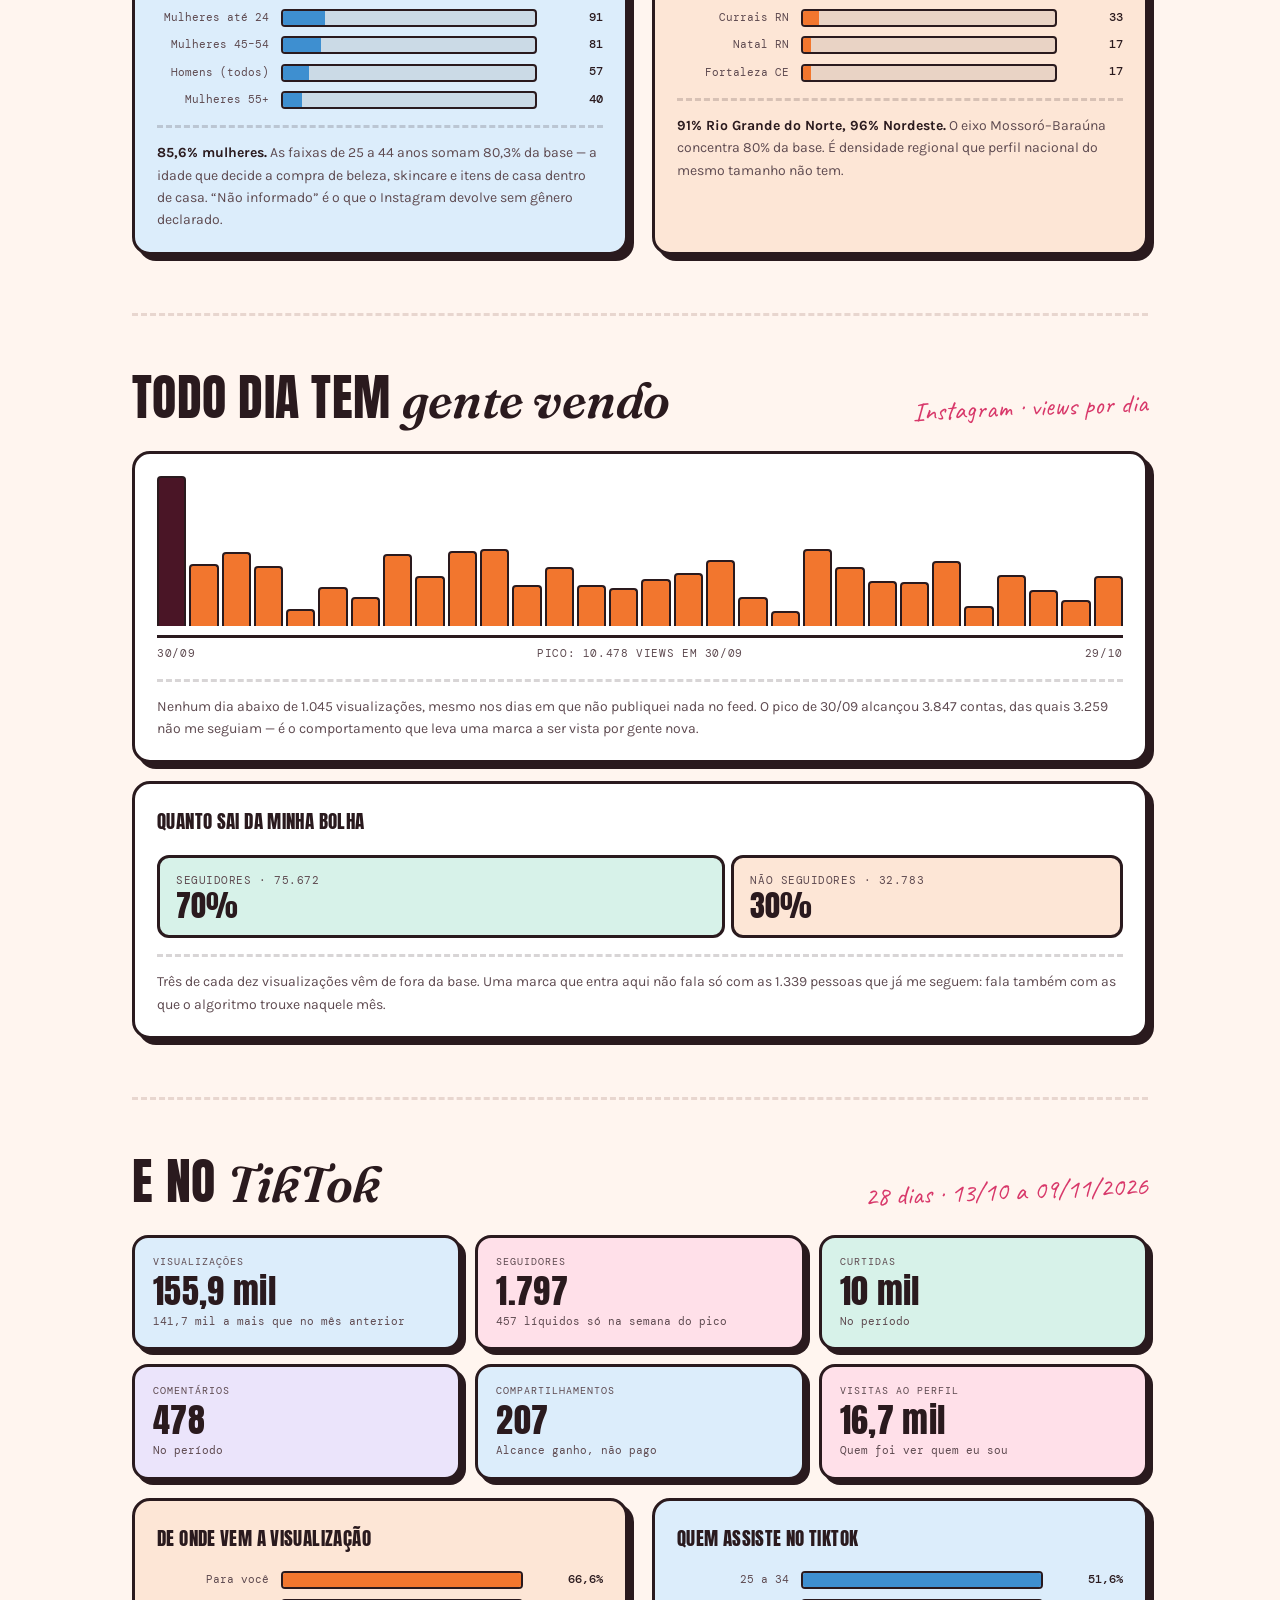
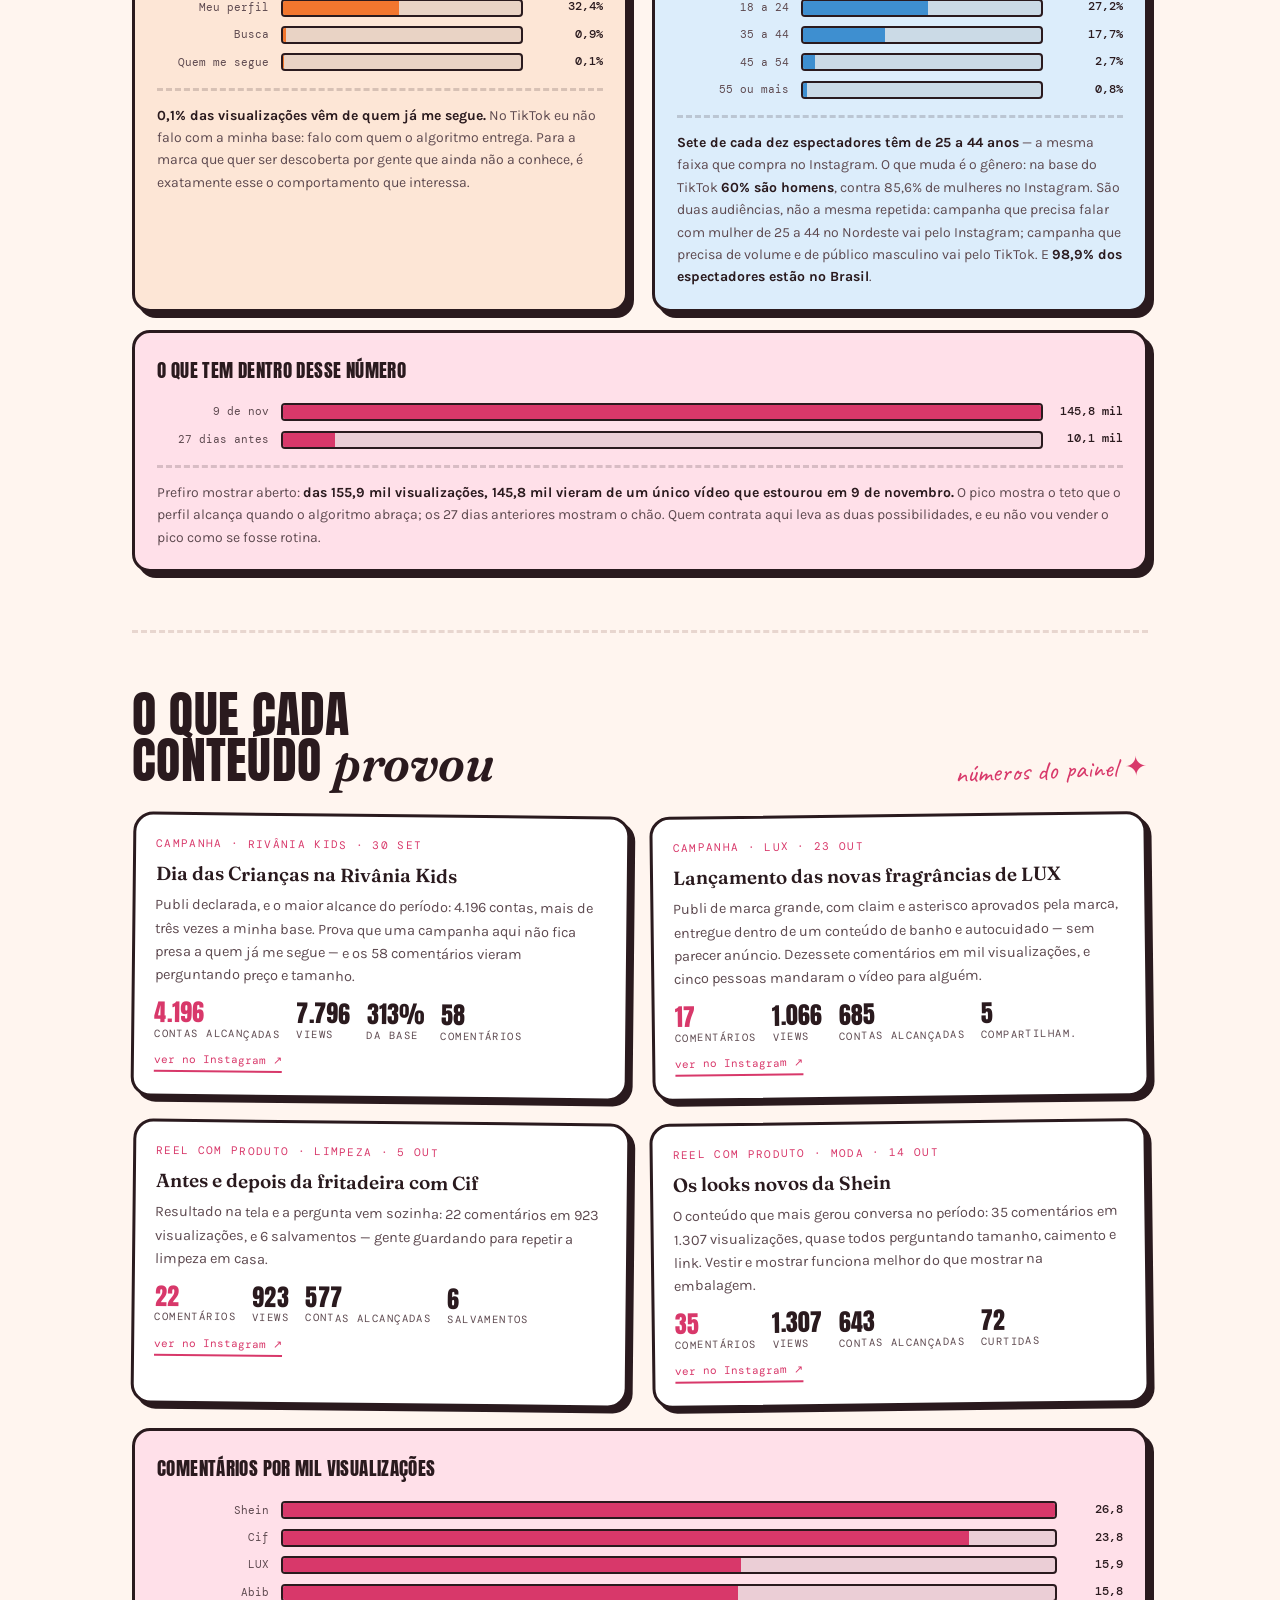
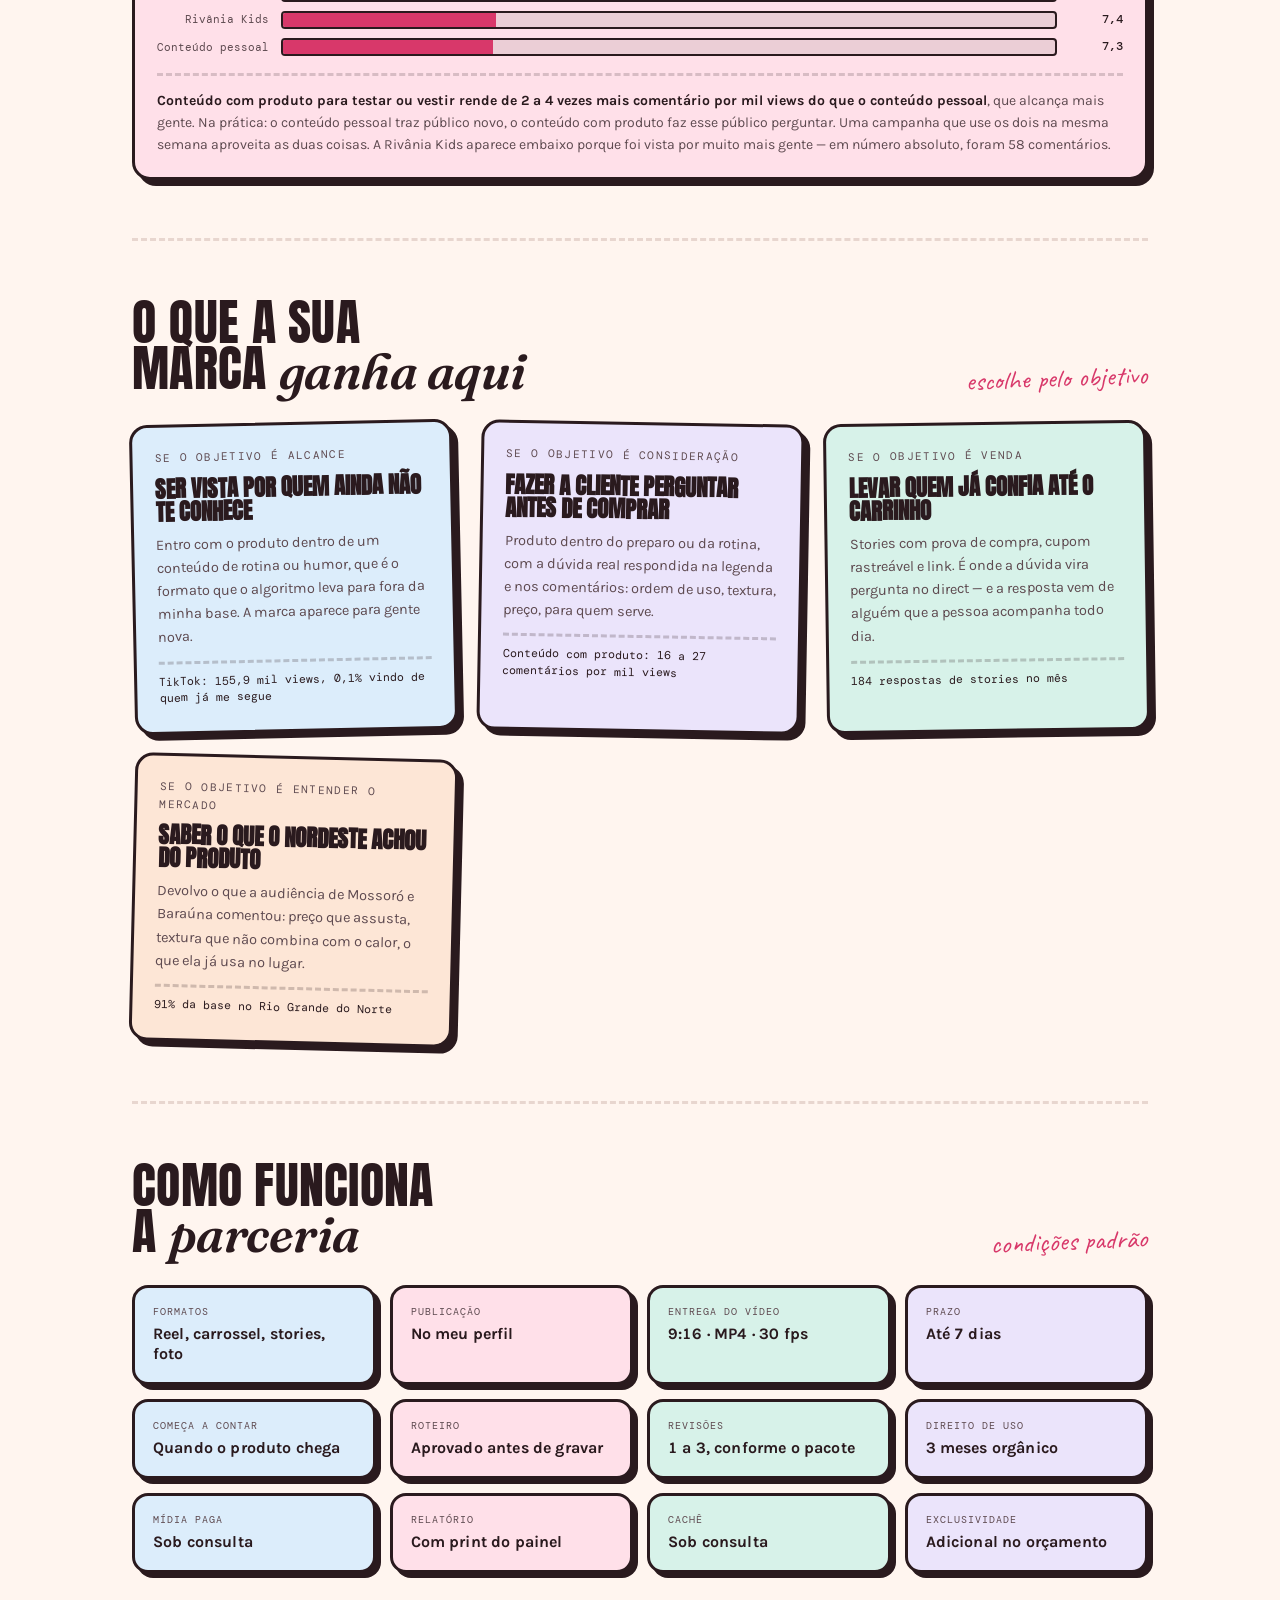
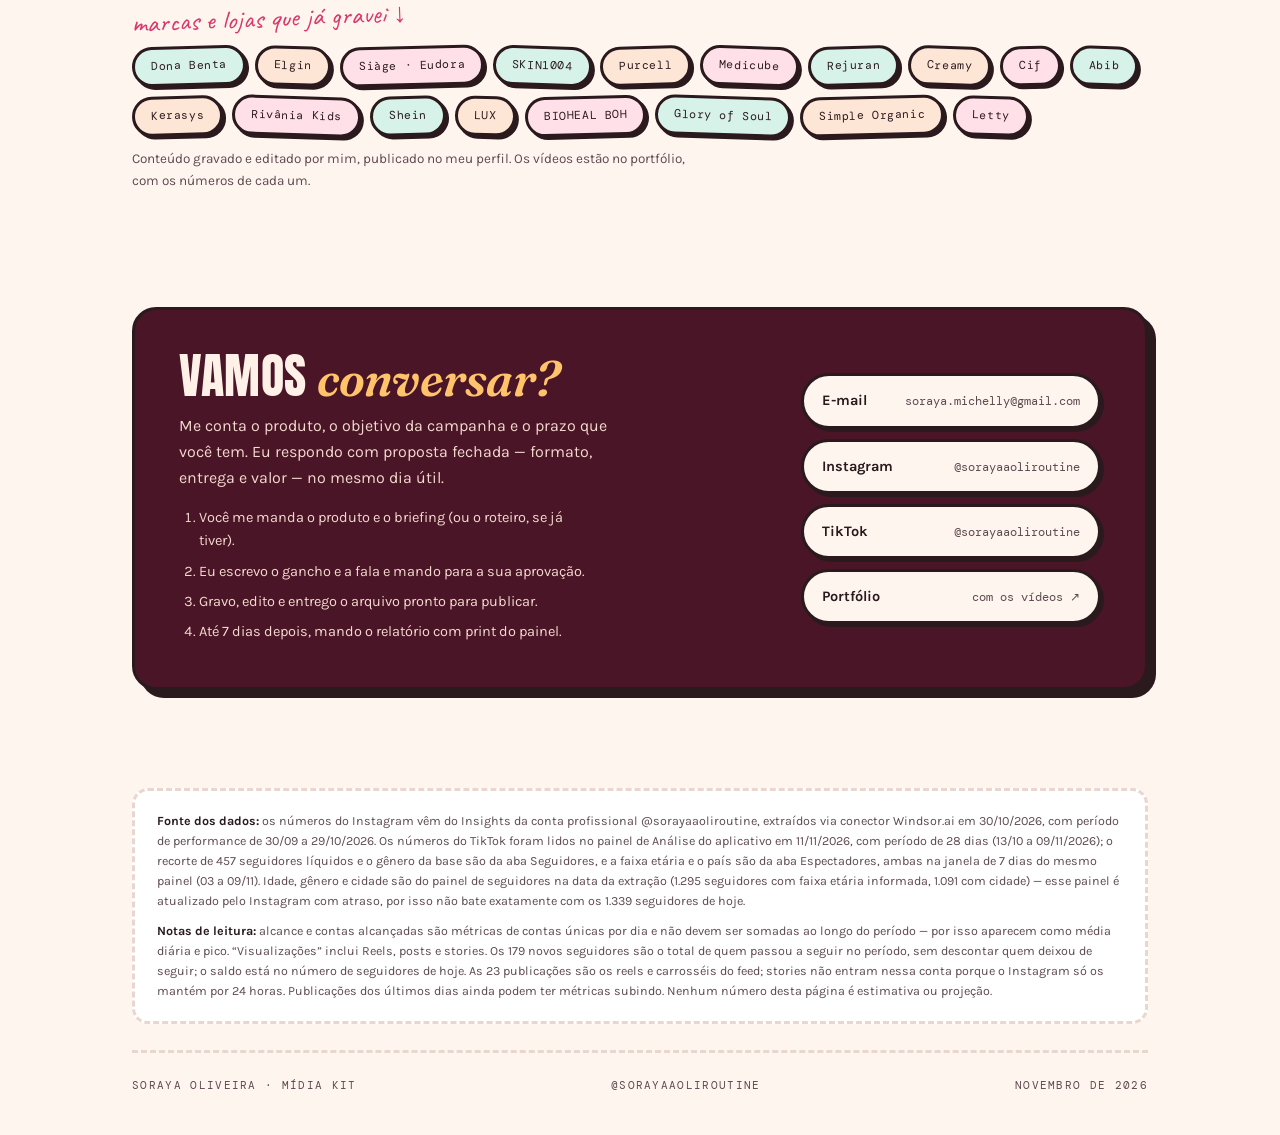
==== commit 8c03aa32: "Acrescenta o video da Letty e move a marca para a lista de gravadas Reel de 14/11, publi com cupom: " ====
--- a/midia-kit/index.html
+++ b/midia-kit/index.html
@@ -855,6 +855,7 @@
         <span class="chip">BIOHEAL BOH</span>
         <span class="chip">Glory of Soul</span>
         <span class="chip">Simple Organic</span>
+        <span class="chip">Letty</span>
       </div>
       <p class="rodape-chips">Conteúdo gravado e editado por mim, publicado no meu perfil. Os vídeos estão no portfólio, com os números de cada um.</p>
     </div>
